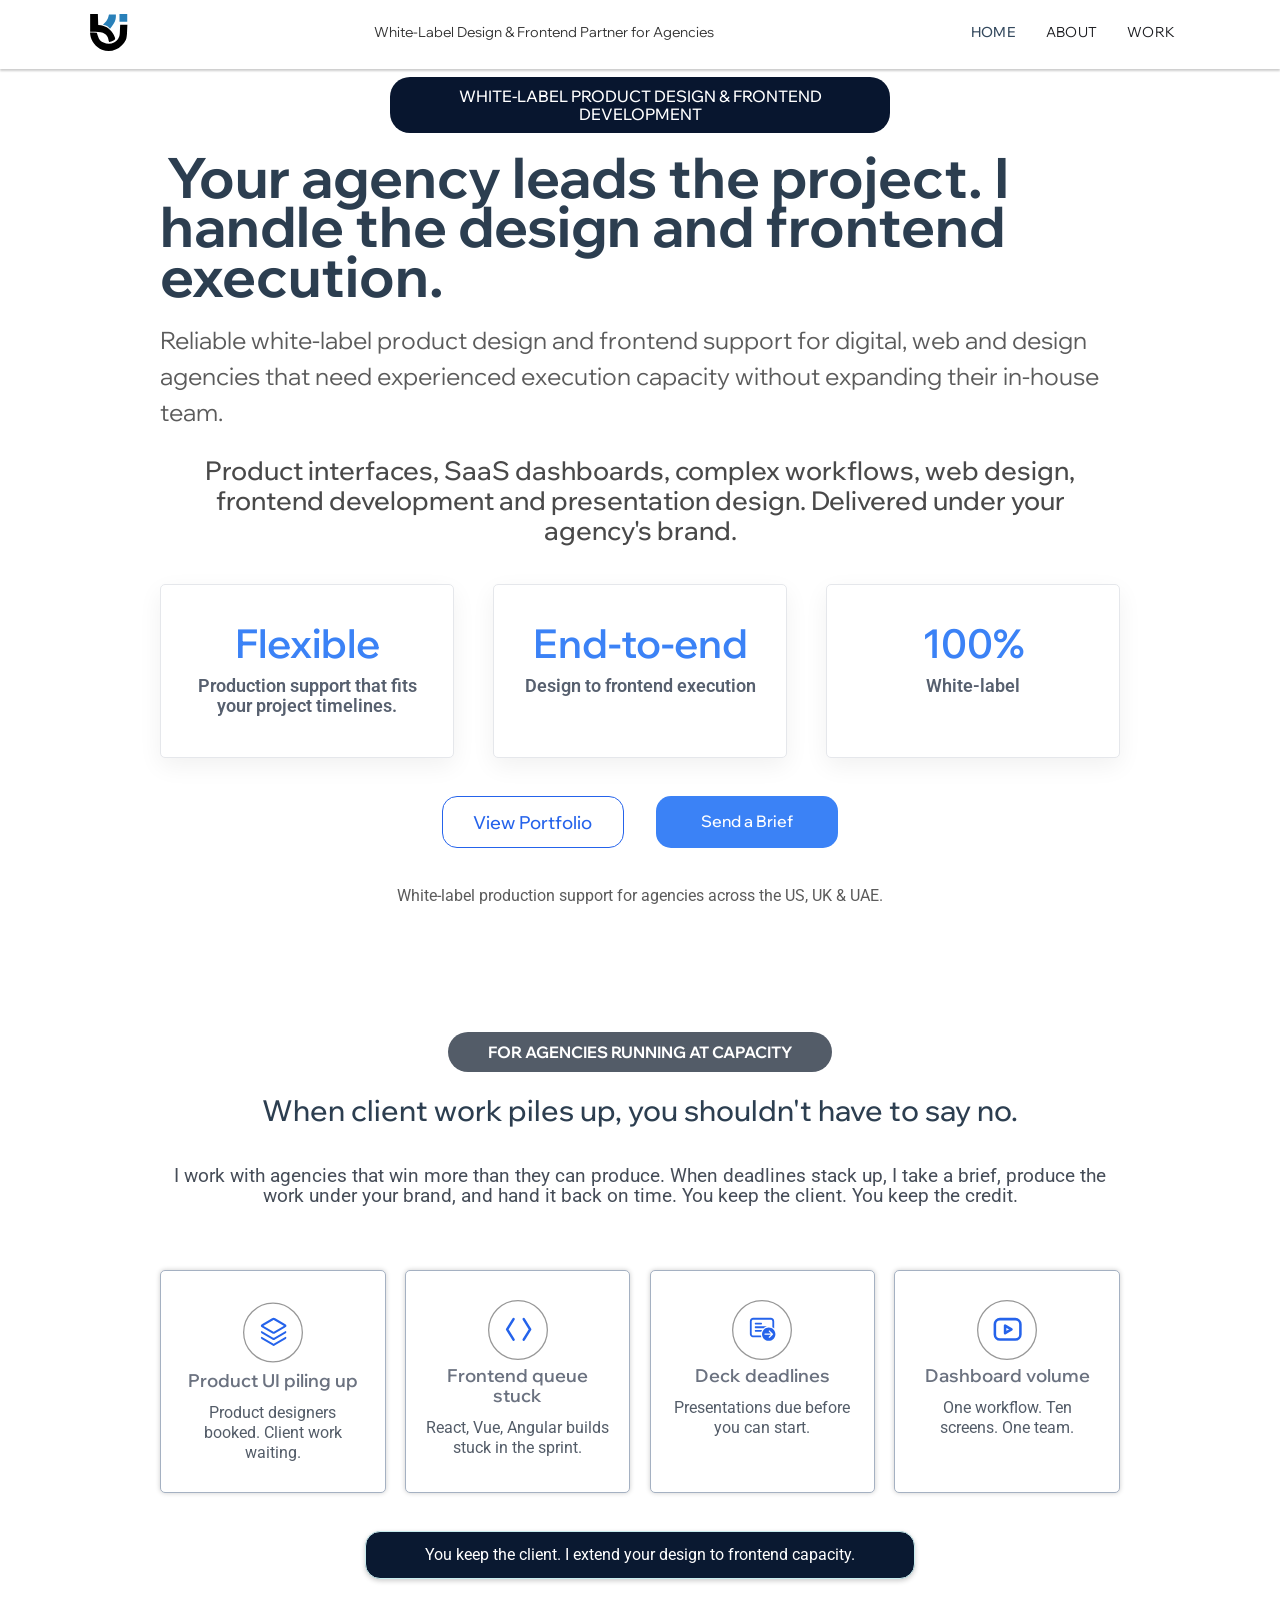
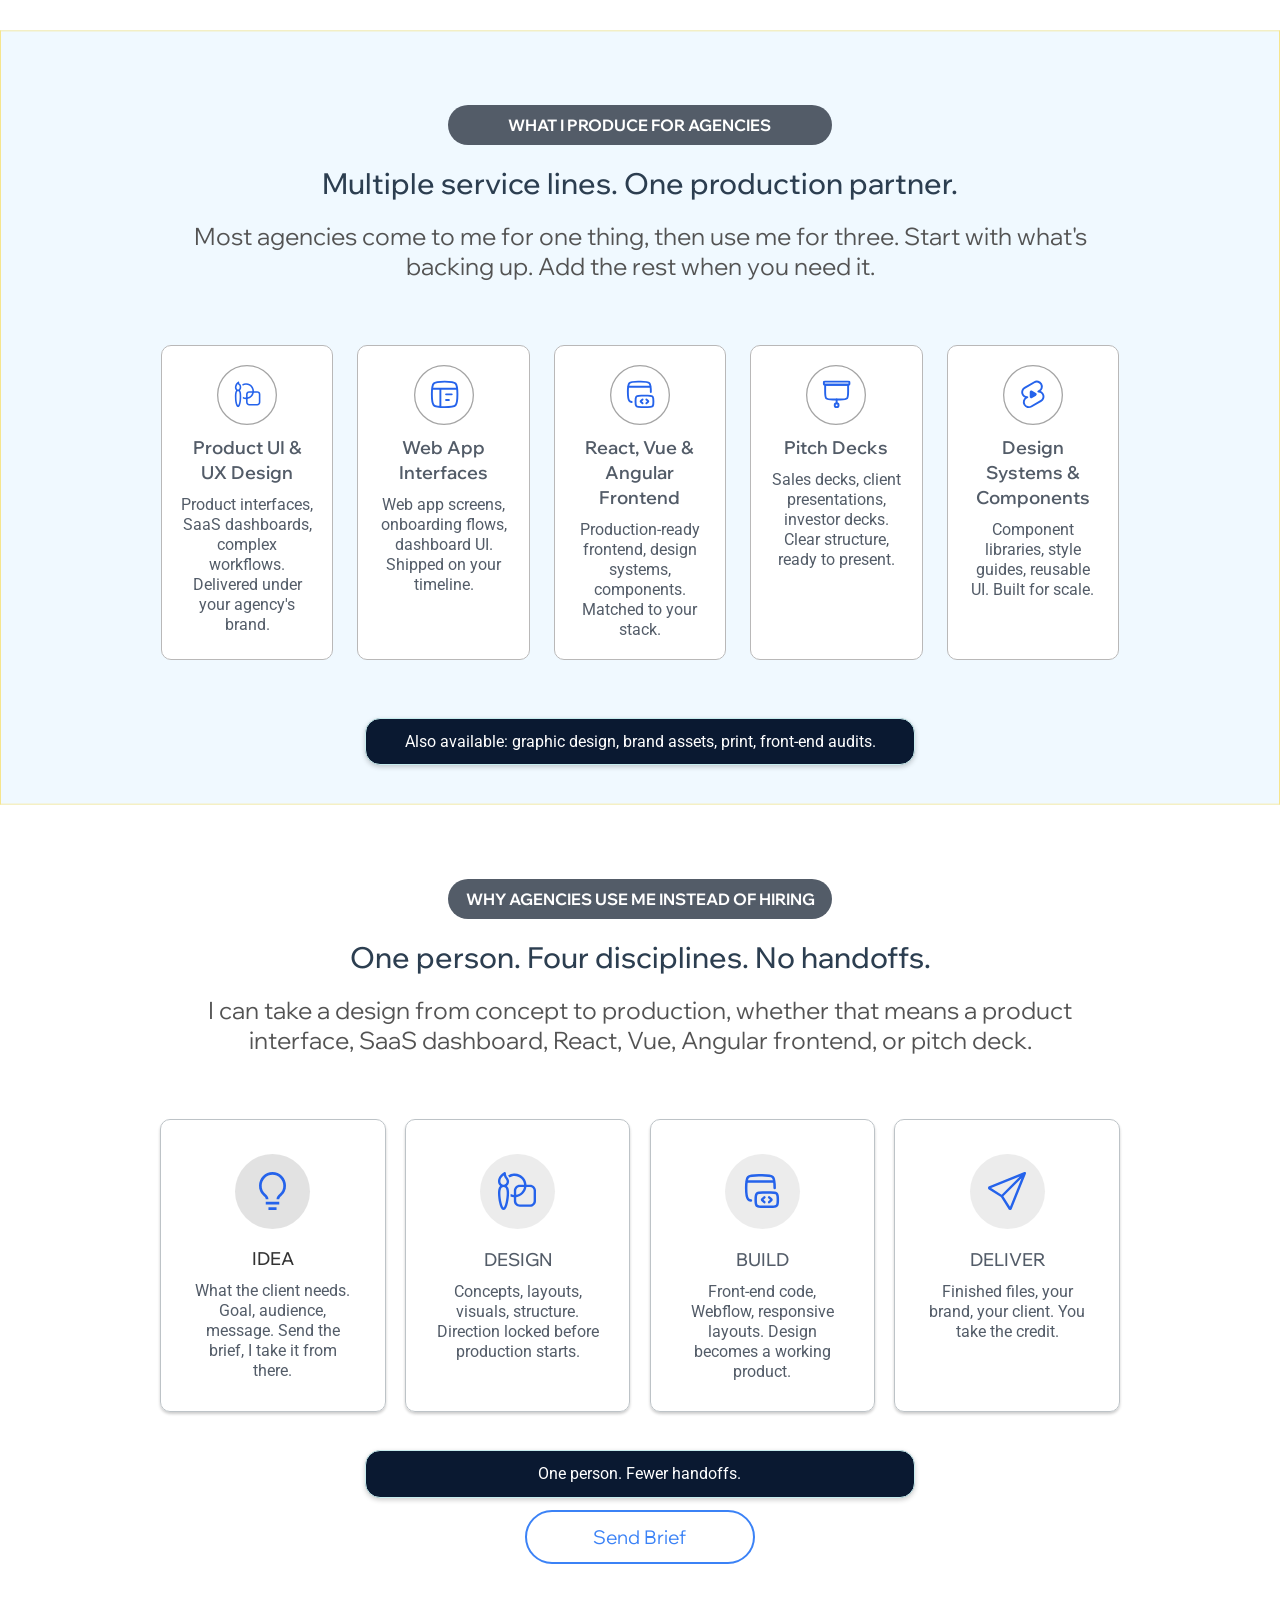
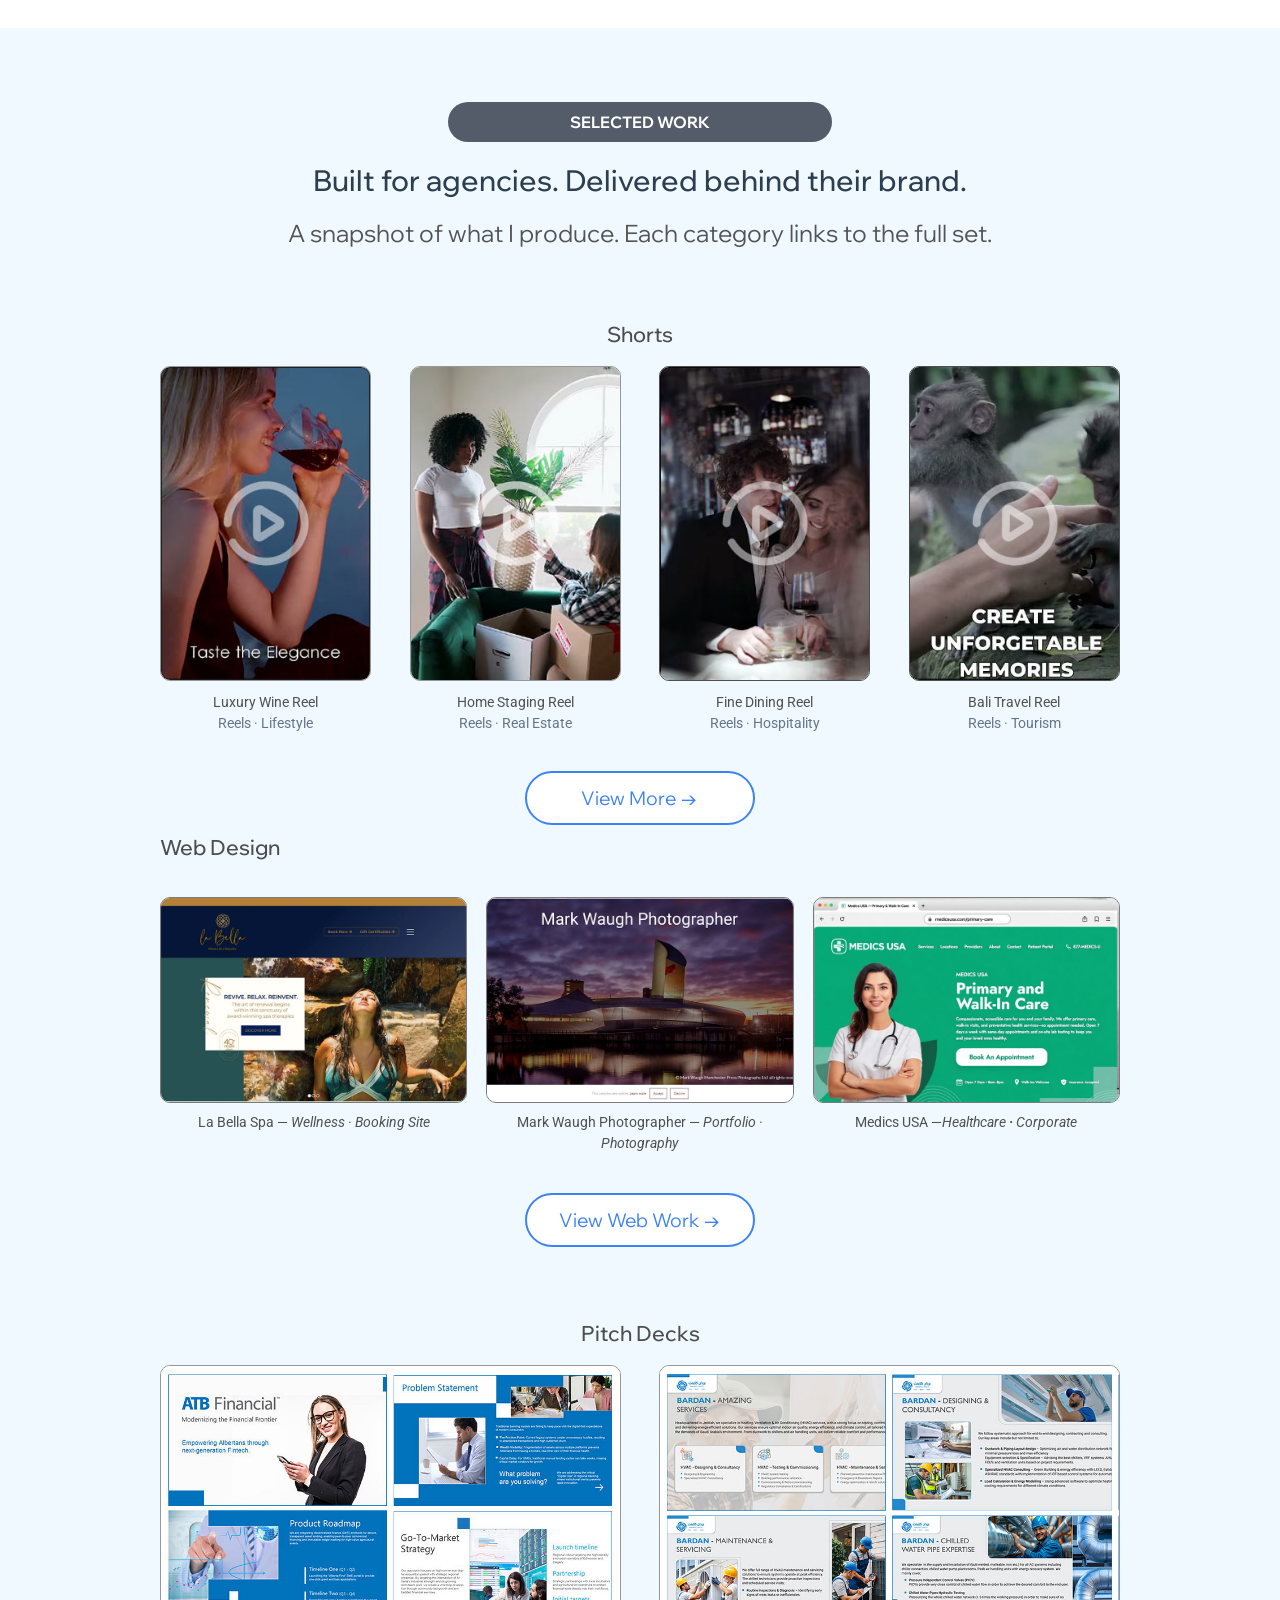
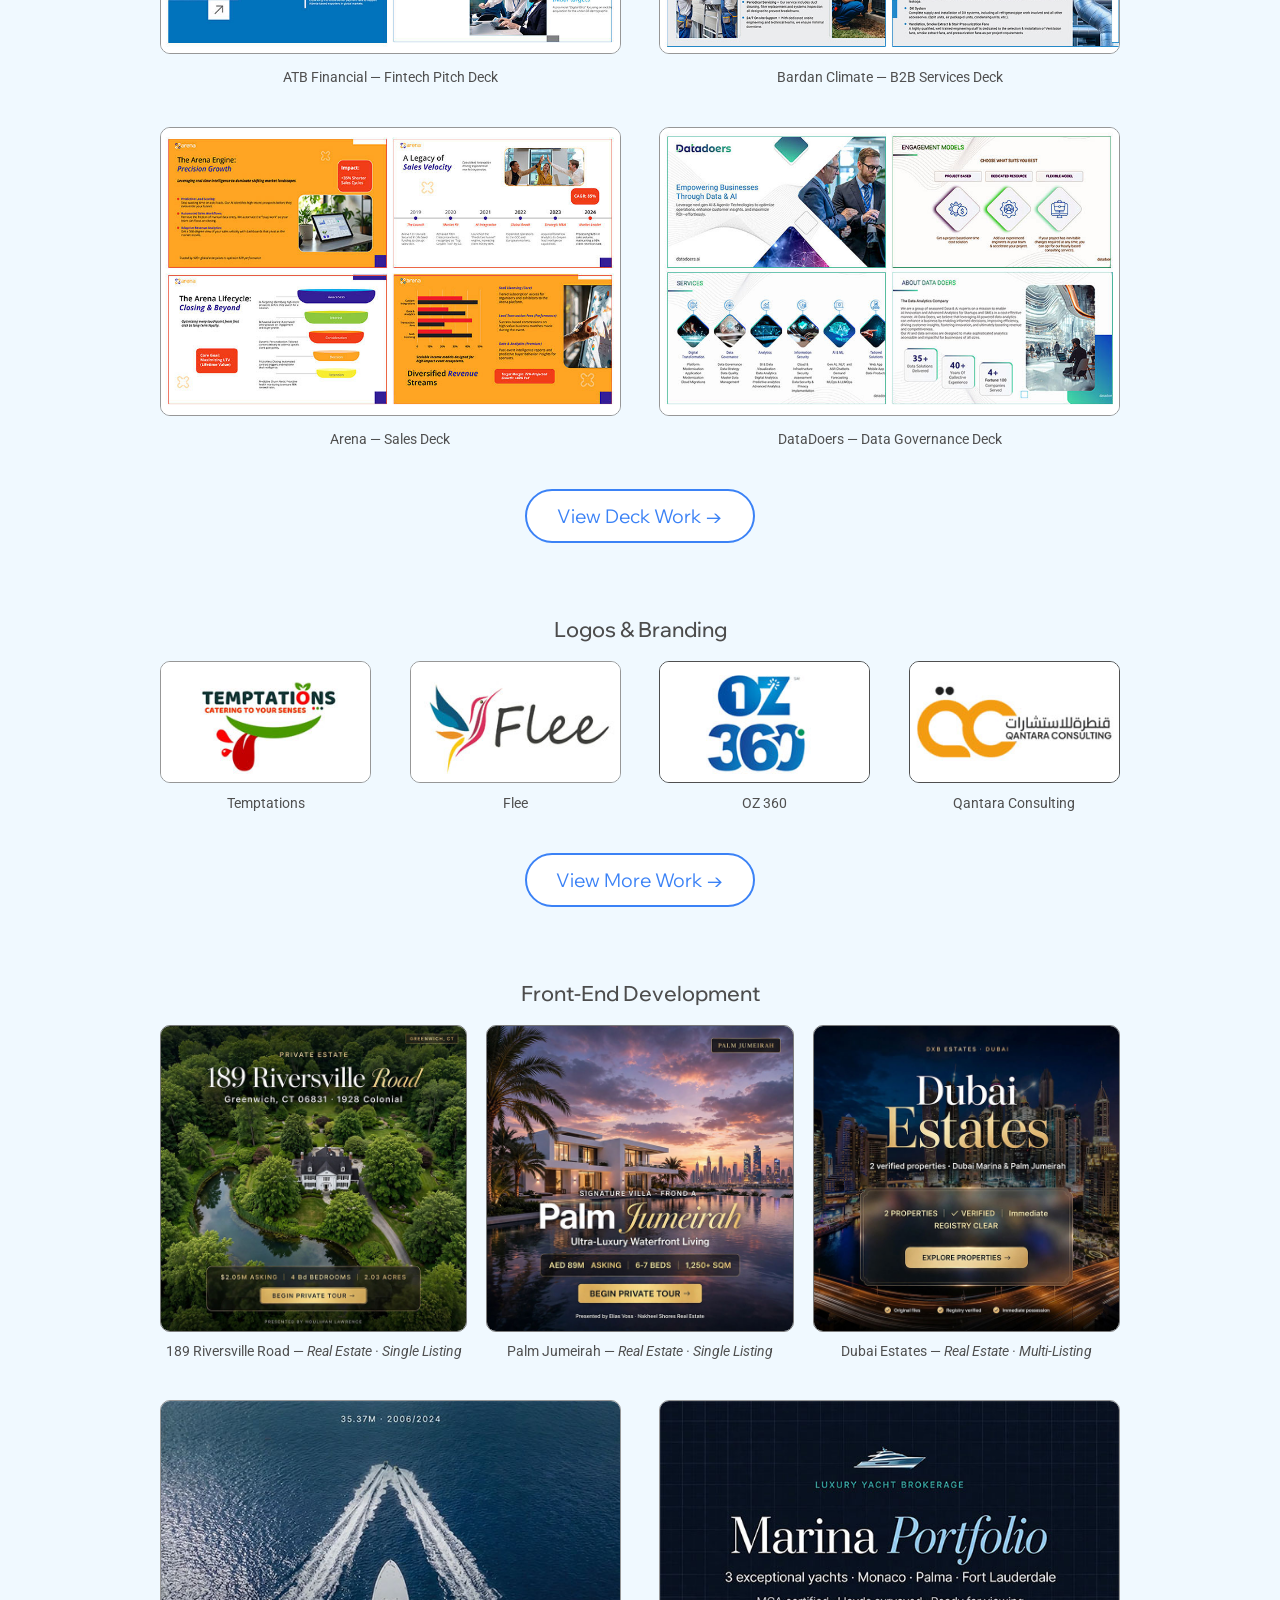
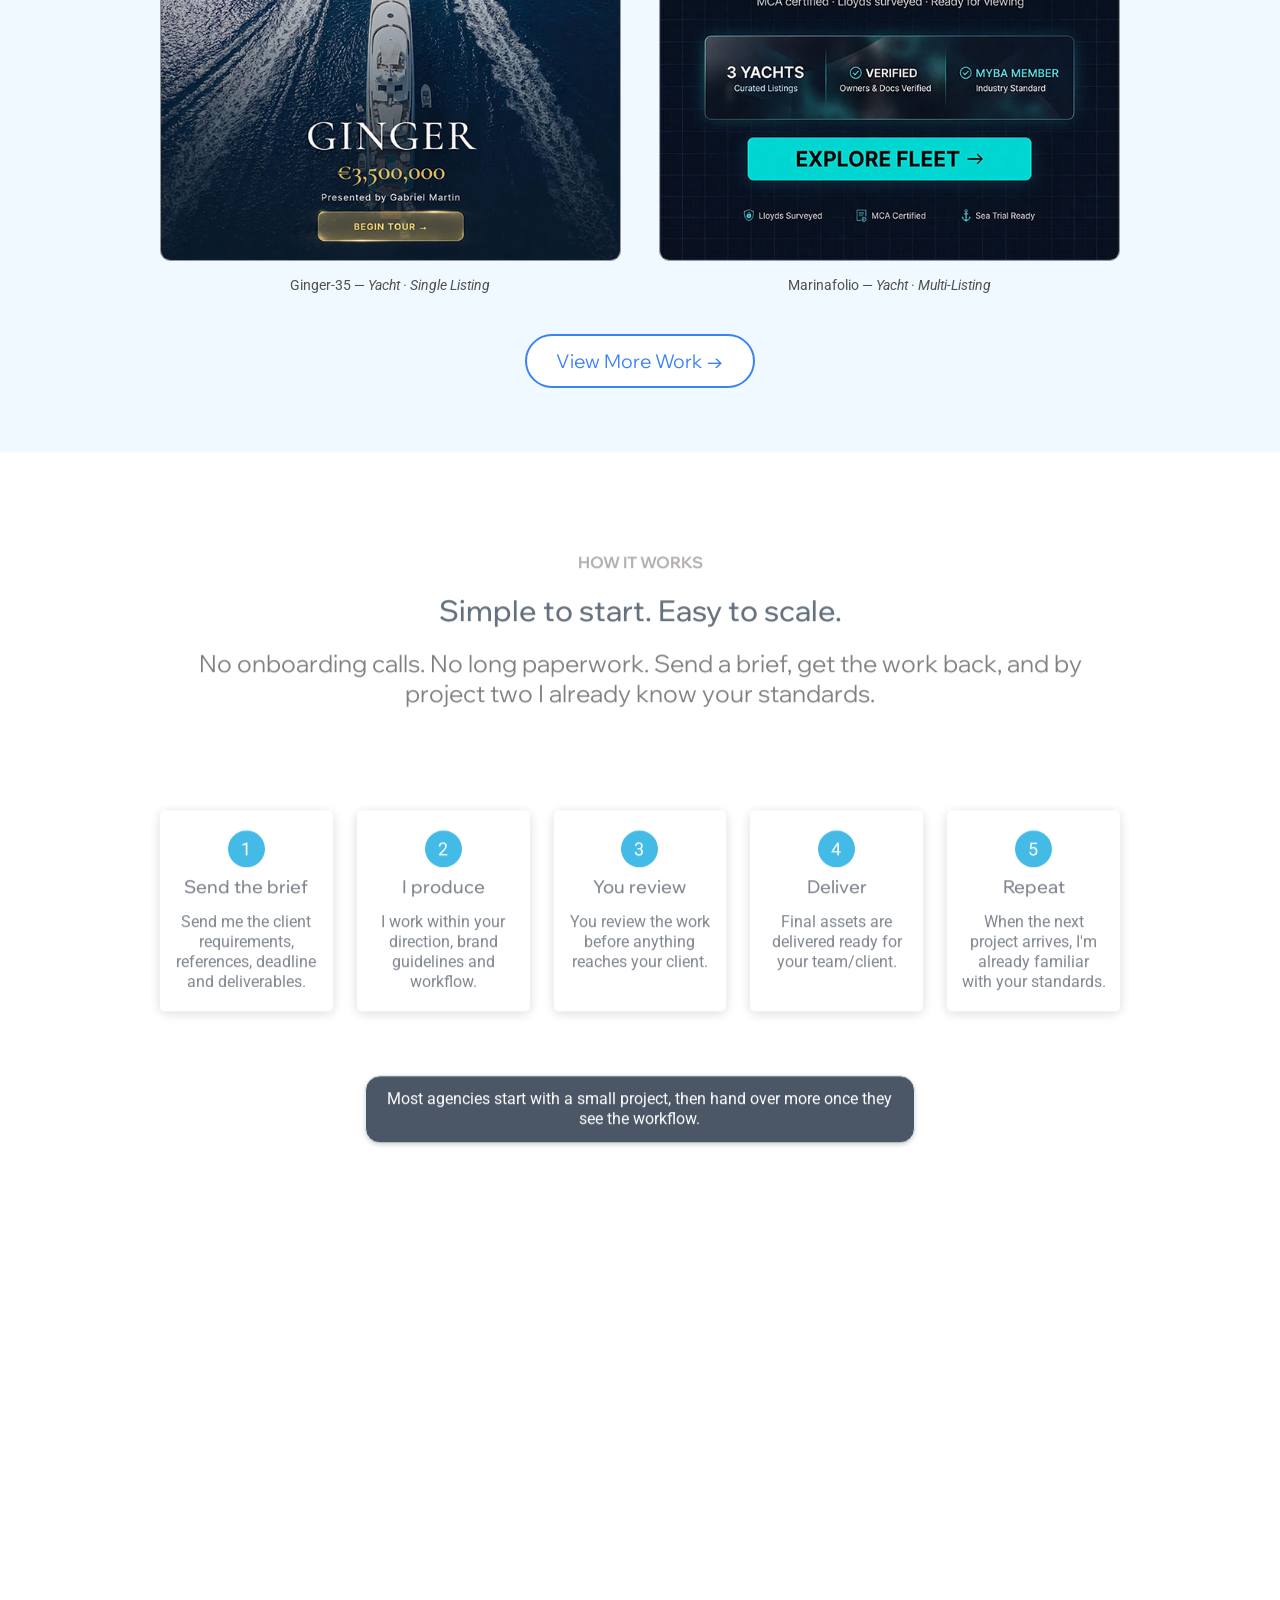
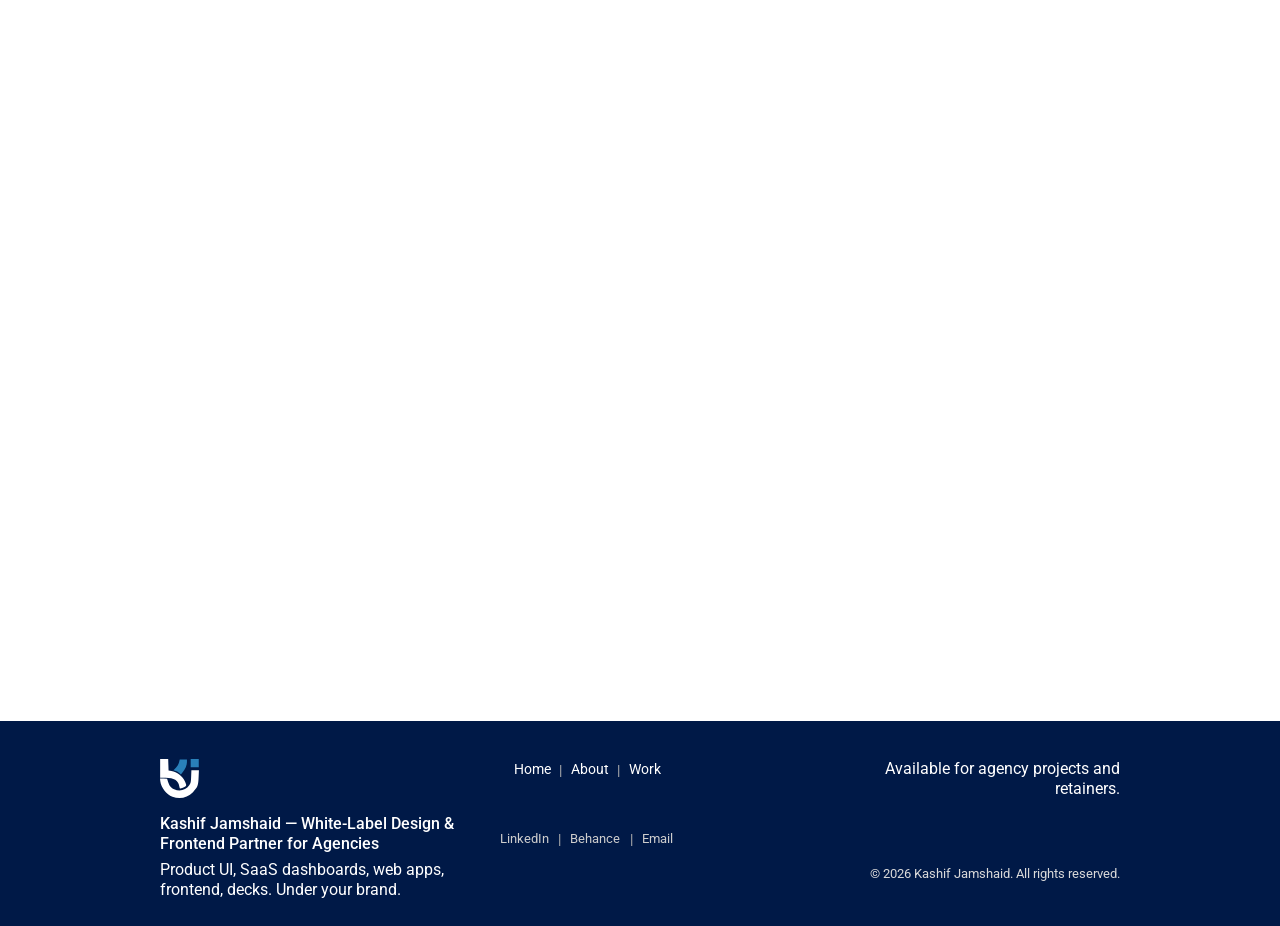
==== index.html @ 4bf3f047 "Add files via upload" ====
<!DOCTYPE html>

<html data-wf-domain="kashifjamshaid.webflow.io" data-wf-page="685d1b3999d178bec601efc9" data-wf-site="685d1b3999d178bec601efbf" data-wf-status="1" class="w-mod-js w-mod-ix wf-wixmadefordisplay-n7-active wf-wixmadefordisplay-n8-active wf-wixmadefordisplay-n6-active wf-wixmadefordisplay-n5-active wf-wixmadefordisplay-n4-active wf-roboto-n7-active wf-roboto-n5-active wf-roboto-n4-active wf-roboto-n8-active wf-roboto-n6-active wf-roboto-n9-active wf-wixmadefortext-n4-active wf-wixmadefortext-n5-active wf-wixmadefortext-n6-active wf-wixmadefortext-n7-active wf-active"><head><meta http-equiv="Content-Type" content="text/html; charset=UTF-8"><style>.wf-force-outline-none[tabindex="-1"]:focus{outline:none;}</style><link href="https://cdn.prod.website-files.com/" rel="preconnect" crossorigin="anonymous"><title>Kashif Jamshaid — Design &amp; Creative Production for Agencies</title><meta content="White-label design &amp; creative production for agencies. Web, front-end, pitch decks, reels, social content, graphics. 24-48h turnaround. Remote worldwide." name="description"><meta content="Kashif Jamshaid — Design &amp; Creative Production for Agencies" property="og:title"><meta content="White-label design &amp; creative production for agencies. Web, front-end, pitch decks, reels, social content, graphics. 24-48h turnaround. Remote worldwide." property="og:description"><meta content="https://cdn.prod.website-files.com/685d1b3999d178bec601efbf/6aba9b14bd0d2b30d4badbf5_0fe92220ddaea55a794698e4a331cbfa_OGI.jpg" property="og:image"><meta content="Kashif Jamshaid — Design &amp; Creative Production for Agencies" name="twitter:title"><meta content="White-label design &amp; creative production for agencies. Web, front-end, pitch decks, reels, social content, graphics. 24-48h turnaround. Remote worldwide." name="twitter:description"><meta property="og:type" content="website"><meta content="summary_large_image" name="twitter:card"><meta content="width=device-width, initial-scale=1" name="viewport"><meta content="Webflow" name="generator">
    <link href="style/kashifjamshaid.webflow.shared.ca302e17a.css" rel="stylesheet" type="text/css">
    
    <link href="https://fonts.googleapis.com/" rel="preconnect"><link href="https://fonts.gstatic.com/" rel="preconnect" crossorigin="anonymous"><script src="js/webfont.js" type="text/javascript"></script><link rel="stylesheet" href="style/css" media="all"><script type="text/javascript">WebFont.load({  google: {    families: ["Roboto:400,500,600,700,800,900","Wix Madefor Display:400,500,600,700,800","Wix Madefor Text:400,500,600,700"]  }});</script><script type="text/javascript">!function(o,c){var n=c.documentElement,t=" w-mod-";n.className+=t+"js",("ontouchstart"in o||o.DocumentTouch&&c instanceof DocumentTouch)&&(n.className+=t+"touch")}(window,document);</script><link href="https://cdn.prod.website-files.com/685d1b3999d178bec601efbf/6892f98ba7c33496df07ad7e_Fav.png" rel="shortcut icon" type="image/x-icon"><link href="https://cdn.prod.website-files.com/img/webclip.png" rel="apple-touch-icon"><link href="https://kashifjamshaid.webflow.io/" rel="canonical"><script src="chrome-extension://liecbddmkiiihnedobmlmillhodjkdmb/js/recordConsoleEvents.js"></script><style>.f1l1o3bf{font-family:Inter, -apple-system, BlinkMacSystemFont, 'Segoe UI', Roboto, Oxygen, Ubuntu, Cantarell, 'Helvetica Neue', sans-serif, Arial;font-style:normal;font-weight:400}.f1l1o3bf button, .f1l1o3bf input, .f1l1o3bf textarea{font-family:inherit}.f4ofdyf{border:0.5px solid var(--origin-color-border-base-subdued);border-radius:8px;cursor:pointer;height:24px;transition:width 150ms cubic-bezier(0.05, 0.6, 0, 1), height 150ms cubic-bezier(0.05, 0.6, 0, 1), border-radius 150ms cubic-bezier(0.05, 0.6, 0, 1);width:24px}.f137tu7e{flex-shrink:0;transform:scale(1);transition:transform 150ms cubic-bezier(0.05, 0.6, 0, 1)}[data-origin-mode="dark"] .f137tu7e{--origin-color-logo-grammarly-light:var(--origin-color-logo-grammarly-dark);--origin-color-logo-grammarly-primary:var(--origin-color-logo-grammarly-default)}.ftwgcg0{-moz-appearance:none;-webkit-appearance:none;align-items:flex-start;appearance:none;background:transparent;border:none;color:inherit;cursor:pointer;display:flex;font:inherit;height:32px;justify-content:flex-start;padding:0;width:32px}.ftwgcg0:hover .f4ofdyf{border-radius:12px;height:32px;width:32px}.ftwgcg0:hover .f137tu7e{transform:scale(1.25)}.f13cnbb7 .f4ofdyf{border-radius:12px;height:32px;width:32px}.f13cnbb7 .f137tu7e{transform:scale(1.25)}.f8ia88a{--origin-color-button-ghost-content-default:#714cb6;--origin-color-button-ghost-content-states:#533192;--origin-color-button-primary-fill-active:#3f256f;--origin-color-button-primary-fill-default:#714cb6;--origin-color-button-primary-fill-hover:#533192;--origin-font-weight-heading-xsmall:600}[data-origin-mode="dark"] .f8ia88a{--origin-color-button-ghost-content-default:#d4c7ff;--origin-color-button-ghost-content-states:#bea1f5;--origin-color-button-primary-content-default:#141413;--origin-color-button-primary-fill-active:#e8e0ff;--origin-color-button-primary-fill-default:#bea1f5;--origin-color-button-primary-fill-hover:#d4c7ff}.f347vxz{font-weight:600}</style></head><body class="body" data-new-gr-c-s-check-loaded="14.1344.0" data-gr-ext-installed=""><div class="navbar-no-shadow"><div data-animation="over-left" data-collapse="medium" data-duration="400" data-easing="ease" data-easing2="ease" role="banner" class="navbar-no-shadow-container w-nav"><div class="container-regular"><div class="navbar-wrapper"><a href="index.html" aria-current="page" class="navbar-brand w-nav-brand w--current" aria-label="home"><img src="images/685d1e4daf87cfb0cd6b408d_c4a777b29526315dcf622f88a6740777_logo-kjuiux.svg" loading="lazy" alt="Kashif Jamshaid" class="image-12"></a><div class="text-block-30">White-Label Design &amp; Frontend Partner for Agencies</div><nav role="navigation" class="nav-menu-wrapper w-nav-menu"><ul role="list" class="nav-menu w-list-unstyled"><li><a href="index.html" aria-current="page" class="nav-link w--current">Home</a></li><li><a href="about.html" class="nav-link">About</a></li><li><a href="work.html" class="nav-link">work</a></li></ul></nav><div class="menu-button w-nav-button" style="-webkit-user-select: text;" aria-label="menu" role="button" tabindex="0" aria-controls="w-nav-overlay-0" aria-haspopup="menu" aria-expanded="false"><div class="icon w-icon-nav-menu"></div></div></div></div><div class="w-nav-overlay" data-wf-ignore="" id="w-nav-overlay-0"></div></div></div><section data-w-id="18d14e07-4c05-92c7-d1db-86e9da027831" style="opacity: 1; transform: translate3d(0px, 0px, 0px) scale3d(1, 1, 1) rotateX(0deg) rotateY(0deg) rotateZ(0deg) skew(0deg, 0deg); transform-style: preserve-3d;" class="hero"><h6 class="heading-51">WHITE-LABEL PRODUCT DESIGN &amp; FRONTEND DEVELOPMENT</h6><h2 id="top" class="heading-28">Your agency leads the project. I handle the design and frontend execution.</h2><h2 class="heading-62">Reliable white-label product design and frontend support for digital, web and design agencies that need experienced execution capacity without expanding their in-house team.</h2><h3 class="heading-29">Product interfaces, SaaS dashboards, complex workflows, web design, frontend development and presentation design. Delivered under your agency's brand.</h3><div class="hero-tiles"><div class="hero-tile"><div class="div-block-83"><div class="text-block-47">Flexible</div><div class="text-block-48">Production support that fits your project timelines.</div></div></div><div class="hero-tile"><div class="div-block-83"><div class="text-block-47">End-to-end</div><div class="text-block-48">Design to frontend execution</div></div></div><div class="hero-tile"><div class="div-block-83"><div class="text-block-47">100%</div><div class="text-block-48">White-label</div></div></div></div><div class="div-block-116"><a href="index.html#portfolio" class="button-17 w-button">View Portfolio</a><a href="mailto:kashifjamshaid@gmail.com?subject=Project%20Inquiry%20%E2%80%94%20Kashif%20Jamshaid" class="button-18 w-button">Send a Brief</a></div><div class="text-block-71">White-label production support for agencies across the US, UK &amp; UAE.</div><div class="div-block-80"></div></section><section data-w-id="6a25ee80-6094-5978-5a41-313133c0f32c" style="opacity: 1; transform: translate3d(0px, 0px, 0px) scale3d(1, 1, 1) rotateX(0deg) rotateY(0deg) rotateZ(0deg) skew(0deg, 0deg); transform-style: preserve-3d;" class="section-2-panels"><h5 class="heading-53">FOR AGENCIES RUNNING AT CAPACITY</h5><h2 class="heading-32">When client work piles up, you shouldn't have to say no.</h2><div class="text-block-52">I work with agencies that win more than they can produce. When deadlines stack up, I take a brief, produce the work under your brand, and hand it back on time. You keep the client. You keep the credit.</div><div class="div-panels-main"><div class="div-block-85"><img src="images/6ac0b995d46e0009ca05ab9a_71f7d42baf55319f1b0b56475d9ed01c_icon-CP.svg" loading="lazy" width="60" height="65" alt="Creative piling up"><div class="text-block-54">Product UI piling up</div><div class="text-block-55">Product designers booked. Client work waiting.</div></div><div class="div-block-85"><img src="images/6ac0b995da4745a95bd22865_9fb70815adf03000dc6964b774becb67_icon-DQ.svg" loading="lazy" width="60" alt="Dev queue stuck"><div class="text-block-54">Frontend queue stuck</div><div class="text-block-53">React, Vue, Angular builds stuck in the sprint.</div></div><div class="div-block-85"><img src="images/6ac0b995be85aba7df0de644_57d822e8a3e1b456bb8ec6de87797335_icon-DD.svg" loading="lazy" width="60" alt="Deck deadlines"><div class="text-block-54">Deck deadlines</div><div class="text-block-51">Presentations due before you can start.</div></div><div class="div-block-85"><img src="images/6ac0b995f973fcb3fbfe12f2_62360fa5d587443b3cdd2aefd14a21d5_icon-CV.svg" loading="lazy" width="60" alt="Content volume"><div class="text-block-54">Dashboard volume</div><div class="text-block-55">One workflow. Ten screens. One team.</div></div></div><div class="text-block-46">You keep the client. I extend your design to frontend capacity.</div></section><section id="Section-3-Services" data-w-id="c18ff7e8-27b8-fc92-3f75-94d51f5e7254" style="opacity: 1; transform: translate3d(0px, 0px, 0px) scale3d(1, 1, 1) rotateX(0deg) rotateY(0deg) rotateZ(0deg) skew(0deg, 0deg); transform-style: preserve-3d;" class="section-9 section-3-services"><h5 class="heading-53">WHAT I PRODUCE FOR AGENCIES</h5><h2 class="heading-32">Multiple service lines. One production partner.</h2><h3 class="heading-52">Most agencies come to me for one thing, then use me for three. Start with what's backing up. Add the rest when you need it.</h3><div class="div-block-128"><div class="div-block-130"><img src="images/6ac0b1a2cb441c0defc8756f_bd502b641acb30a8703ed48e4a23f52d_icon-CD.svg" loading="lazy" width="60" alt="Creative Design"><h4 class="heading-54"><strong class="bold-text-21">Product UI &amp; UX Design</strong></h4><div class="text-block-72">Product interfaces, SaaS dashboards, complex workflows. Delivered under your agency's brand.</div></div><div class="div-block-130"><img src="images/6ac0b1a1f973fcb3fbfd072b_484c9442740426b4c3e1d4f4a87c791c_icon-WD.svg" loading="lazy" width="60" alt="Web Design &amp; Build"><h4 class="heading-54"><strong class="bold-text-21">Web App Interfaces</strong></h4><div class="text-block-72">Web app screens, onboarding flows, dashboard UI. Shipped on your timeline.</div></div><div class="div-block-130"><img src="images/6ac0b1a293b442b828ffbc2b_80b370a514af98598375109a0d447de8_icon-FED.svg" loading="lazy" width="60" alt="Front-end Development"><h4 class="heading-54"><strong class="bold-text-21">React, Vue &amp; Angular Frontend</strong></h4><div class="text-block-72">Production-ready frontend, design systems, components. Matched to your stack.</div></div><div class="div-block-130"><img src="images/6ac0b1a1e8b593358e8a17c1_3c650acf7dffb2703adb60d824ae173f_icon-PD.svg" loading="lazy" width="60" alt="Pitch Decks"><h4 class="heading-54"><strong class="bold-text-21">Pitch Decks</strong></h4><div class="text-block-72">Sales decks, client presentations, investor decks. Clear structure, ready to present.</div></div><div class="div-block-130"><img src="images/6ac0b1a1e1bdf8eccc12b69d_0b70e47ef8b81cee78e0a4333717cd70_icon-Shorts.svg" loading="lazy" width="60" alt="Short-form Video"><h4 class="heading-54"><strong class="bold-text-21">Design Systems &amp; Components</strong></h4><div class="text-block-72">Component libraries, style guides, reusable UI. Built for scale.</div></div></div><div class="text-block-46">Also available: graphic design, brand assets, print, front-end audits.</div></section><section data-w-id="2f285211-24da-ca35-e448-c2ba5167f0a5" style="opacity: 1; transform: translate3d(0px, 0px, 0px) scale3d(1, 1, 1) rotateX(0deg) rotateY(0deg) rotateZ(0deg) skew(0deg, 0deg); transform-style: preserve-3d;" class="section-10"><h5 class="heading-53">WHY AGENCIES USE ME INSTEAD OF HIRING</h5><h2 class="heading-32">One person. Four disciplines. No handoffs.</h2><h3 class="heading-52">I can take a design from concept to production, whether that means a product interface, SaaS dashboard, React, Vue, Angular frontend, or pitch deck.</h3><div class="div-block-131"><div class="div-block-132"><img src="images/6abf5fdf4d34c8b421649b50_icon-idea.svg" loading="lazy" alt="Idea" class="image-35"><h4 class="heading-55"><strong class="bold-text-23">IDEA</strong></h4><div class="text-block-74">What the client needs. Goal, audience, message. Send the brief, I take it from there.</div></div><div class="div-block-132"><img src="images/6abf60007c8f61c6315738e2_icon-design.svg" loading="lazy" alt="Design" class="image-35"><h4 class="heading-55"><strong class="bold-text-22">DESIGN</strong></h4><div class="text-block-74">Concepts, layouts, visuals, structure. Direction locked before production starts.</div></div><div class="div-block-132"><img src="images/6abf5a96174e7779a8dae689_2dd3e5e2b54996f66284a9f9771c1940_icon-produce.svg" loading="lazy" alt="Build" class="image-35"><h4 class="heading-55"><strong class="bold-text-22">BUILD</strong></h4><div class="text-block-74">Front-end code, Webflow, responsive layouts. Design becomes a working product.</div></div><div class="div-block-132"><img src="images/6abf5a962777ec6aef3ece60_f1eab0ebbc08d1458d9e7bd08dfc8045_icon-ship.svg" loading="lazy" alt="Deliver" class="image-35"><h4 class="heading-55"><strong class="bold-text-22">DELIVER</strong></h4><div class="text-block-74">Finished files, your brand, your client. You take the credit.</div></div></div><div class="text-block-46">One person. Fewer handoffs.</div><a href="mailto:kashifjamshaid@gmail.com?subject=Project%20Inquiry" class="button-19 w-button">Send Brief</a></section><section id="portfolio" data-w-id="e01caf0e-e2c3-2ea6-71af-b5be336cae65" style="opacity: 1; transform: translate3d(0px, 0px, 0px) scale3d(1, 1, 1) rotateX(0deg) rotateY(0deg) rotateZ(0deg) skew(0deg, 0deg); transform-style: preserve-3d;" class="section-5-selected-work"><h5 class="heading-53">SELECTED WORK</h5><h2 class="heading-50">Built for agencies. Delivered behind their brand.</h2><h3 class="heading-52">A snapshot of what I produce. Each category links to the full set.</h3><h1 class="heading-56">Shorts</h1><div id="logos-branding" class="div-pitchdecks"><div class="div-block-118"><a href="https://www.youtube.com/shorts/GSlEmQocCHQ" target="_blank" class="link-block-3 w-inline-block"><img src="images/6ab7d0d945ff2d1bd14eadc0_8edd43b08821ecc01701331b51d8091b_Short-1.jpg" loading="lazy" alt="Indulge In A Luxurious Red Wine Adventure" height="Auto" class="image-29"></a><a href="https://www.youtube.com/shorts/GSlEmQocCHQ" target="_blank" class="link-6">Luxury Wine Reel</a><div class="text-block-69">Reels · Lifestyle</div></div><div class="div-block-118"><a href="https://www.youtube.com/shorts/izXYQ3fx9ag" target="_blank" class="link-block-2 w-inline-block"><img src="images/6ab7d34088002367654df253_e4b380302877502d0510985510a61fd2_Short-4.jpg" loading="lazy" alt="Transform Your Space: The Power of Property Staging" class="image-30"></a><a href="https://www.youtube.com/shorts/izXYQ3fx9ag" target="_blank" class="link-6">Home Staging Reel</a><div class="text-block-69">Reels · Real Estate</div></div><div class="div-block-118"><a href="https://www.youtube.com/shorts/GMjNDViV6qw" target="_blank" class="link-block-4 w-inline-block"><img src="images/6ab7d341b1c156bb441190e4_d29d2e33513e3195e6cb70f0687293e5_Short-2.jpg" loading="lazy" alt="Romantic Dining Experience | Cherishing Moments" class="image-31"></a><a href="https://www.youtube.com/shorts/GMjNDViV6qw" target="_blank" class="link-6">Fine Dining Reel</a><div class="text-block-69">Reels · Hospitality</div></div><div class="div-block-118"><a href="https://www.youtube.com/shorts/8m_slnRpg8s" target="_blank" class="link-block-5 w-inline-block"><img src="images/6ab7d3405c6be6656bd4b917_b8cfb99d1bde00544657e5cad44770c0_Short-3.jpg" loading="lazy" alt="Bali Travel Reel" class="image-32 image-31"></a><a href="https://www.youtube.com/shorts/8m_slnRpg8s" target="_blank" class="link-6">Bali Travel Reel</a><div class="text-block-69">Reels · Tourism</div></div></div><a href="work.html#video" class="button-19 w-button">View More →</a><h4 class="pitch-decks otherworkhdg">Web Design</h4><div class="div-block-124"><div class="div-block-125"><a href="https://www.labellaspa.com/" target="_blank" class="link-block-14 w-inline-block"><img src="images/6abb71a11a9ffd53e07e895c_68d7cfc453b1f14cb0c1e87b02d4bc72_thb-web-01.jpg" loading="lazy" alt="La Bella Spa | FL" class="image-33"></a><a href="https://www.labellaspa.com/" target="_blank" class="link-7">La Bella Spa — <em>Wellness · Booking Site</em></a></div><div class="div-block-125"><a href="https://www.markwaugh.net/" target="_blank" class="link-block-14 w-inline-block"><img src="images/6abb733d1de79f8ca955a1d7_a441f90d8fbe016c0faba9d2350dd152_thb-web-03.jpg" loading="lazy" alt="Mark Waugh Photographer" class="image-33"></a><a href="https://www.markwaugh.net/" target="_blank" class="link-7">Mark Waugh Photographer — <em>Portfolio · Photography</em></a></div><div class="div-block-125"><a href="https://medicsusa.com/" target="_blank" class="link-block-14 w-inline-block"><img src="images/6abb73381de79f8ca9559fb9_fd9270d101133f466fa45707af5fdf6b_thb-web-02.jpg" loading="lazy" alt="Medics USA" class="image-33"></a><a href="https://medicsusa.com/" target="_blank" class="link-7">Medics USA —<em>Healthcare</em><strong><em> · </em></strong><em>Corporate</em></a></div></div><a data-w-id="3386df58-2f20-13e7-bf18-59d2493234a3" href="work.html#website" class="button-19 w-button" style="will-change: transform; transform-style: preserve-3d;">View Web Work →</a><h1 class="heading-56">Pitch Decks</h1><div class="div-pitchdecks"><div class="div-block-118"><a href="https://drive.google.com/file/d/1Ibv5d8C9iGn8TJ_ZpySh_C26aq6p9_t1/view?usp=drive_link" target="_blank" class="link-block-12 w-inline-block"><img src="images/6ab7fa7cb1b6eb96b4011650_PD-02.jpg" loading="lazy" alt="ATB Financial | The Proactive Banking Ecosystem" class="image-29"></a><a href="https://drive.google.com/file/d/1Ibv5d8C9iGn8TJ_ZpySh_C26aq6p9_t1/view?usp=drive_link" target="_blank" class="link-6">ATB Financial — Fintech Pitch Deck</a></div><div class="div-block-118"><a href="https://drive.google.com/file/d/1VQufTpYHHB_ZyHgMCYSWz0PRSBSh8RfG/view?usp=drive_link" target="_blank" class="link-block-13 w-inline-block"><img src="images/6ab809de345451158dedaa35_Bardan.jpg" loading="lazy" height="Auto" alt="Bardan Climate" class="image-30"></a><a href="https://drive.google.com/file/d/1VQufTpYHHB_ZyHgMCYSWz0PRSBSh8RfG/view?usp=drive_link" target="_blank" class="link-6">Bardan Climate — B2B Services Deck</a></div></div><div class="div-pitchdecks"><div class="div-block-118"><a href="https://drive.google.com/file/d/1hKv2LBQlT16aa1bwwQ6B_IEbMTjsaPTU/view?usp=drive_link" target="_blank" class="link-block-10 w-inline-block"><img src="images/6ab7fa7c745a194597536c2f_PD-03.jpg" loading="lazy" alt="Areana | Sales Velocity &amp; AI Orchestration" class="image-29"></a><a href="https://drive.google.com/file/d/1hKv2LBQlT16aa1bwwQ6B_IEbMTjsaPTU/view?usp=drive_link" target="_blank" class="link-6">Arena — Sales Deck</a></div><div class="div-block-118"><a href="https://drive.google.com/file/d/12wH4fwkbooibU8GGXt1q7qCmK_cALGIi/view?usp=drive_link" target="_blank" class="link-block-11 w-inline-block"><img src="images/6ab7fa7c599f8e93c923ec4e_PD-01.jpg" loading="lazy" alt="Data Doers" class="image-30"></a><a href="https://drive.google.com/file/d/12wH4fwkbooibU8GGXt1q7qCmK_cALGIi/view?usp=drive_link" target="_blank" class="link-6">DataDoers — Data Governance Deck</a></div></div><a href="work.html#pitch-decks" class="button-19 w-button">View Deck Work →</a><h1 class="heading-56">Logos &amp; Branding</h1><div id="pitch-decks" class="div-pitchdecks"><div class="div-block-118"><a href="https://www.behance.net/gallery/90618683/Temptations" target="_blank" class="link-block-6 w-inline-block"><img src="images/6ab7f680d16264f148415040_Logo-01.jpg" loading="lazy" alt="Temptations Catering" height="Auto" class="image-29"></a><a href="https://www.behance.net/gallery/90618683/Temptations" target="_blank" class="link-6">Temptations</a></div><div class="div-block-118"><a href="https://www.behance.net/gallery/93883395/Flee-Logo-Design" target="_blank" class="link-block-7 w-inline-block"><img src="images/6ab7f680394b229a3fa9ddd6_e060fc8996adf9f1d0a95628269e89e5_Logo-02.jpg" loading="lazy" alt="Flee" class="image-30"></a><a href="https://www.behance.net/gallery/90618683/Temptations" target="_blank" class="link-6">Flee</a></div><div class="div-block-118"><a href="https://www.behance.net/gallery/221427295/OZ-360-Logo-Design-Visual-Identity" target="_blank" class="link-block-8 w-inline-block"><img src="images/6ab7f680ff4bdf6aafdb20d2_a681c674599c059ec427dea664962309_Logo-03.jpg" loading="lazy" alt="OZ 360" class="image-31"></a><a href="work.html#creative" class="link-6">OZ 360</a></div><div class="div-block-118"><a href="work.html#creative" class="link-block-9 w-inline-block"><img src="images/6ab7f6bf00af945014f4d587_d376cb29e54d82da85aaead6a5928ecf_Logo-04.jpg" loading="lazy" alt="Qantara Consulting" class="image-32 image-31"></a><a href="ork.html#creative" class="link-6">Qantara Consulting</a></div></div><a href="ork.html" class="button-19 w-button">View More Work →</a><h1 class="heading-56">Front-End Development</h1><div class="div-block-124"><div class="div-block-125"><a href="https://riversville.vercel.app/" target="_blank" class="link-block-14 w-inline-block"><img src="images/6abb561eff7ad128aeb74dad_7173cbede21bd61f5a1f4dd809277f13_RE-01.jpg" loading="lazy" alt="189 Riversville Road — Real Estate · Single Listing" class="image-33"></a><a href="https://riversville.vercel.app/" target="_blank" class="link-7">189 Riversville Road — <em>Real Estate · Single Listing</em></a></div><div class="div-block-125"><a href="https://palmjumeirah.vercel.app/" target="_blank" class="link-block-14 w-inline-block"><img src="images/6abb561db3edd7525ef1c7cb_b20f6248501be63a535b7e63610ad1fa_RE-02.jpg" loading="lazy" alt="Palm Jumeirah — Real Estate · Single Listing" class="image-33"></a><a href="https://palmjumeirah.vercel.app/" target="_blank" class="link-7">Palm Jumeirah — <em>Real Estate · Single Listing</em></a></div><div class="div-block-125"><a href="https://dxb-estates.vercel.app/" target="_blank" class="link-block-14 w-inline-block"><img src="images/6abb561dff7ad128aeb74d4b_c7546da0227574e2af0fea243f333c9d_RE-03.jpg" loading="lazy" alt="Medics USA" class="image-33"></a><a href="https://dxb-estates.vercel.app/" target="_blank" class="link-7">Dubai Estates — <em>Real Estate · Multi-Listing</em></a></div></div><div class="div-pitchdecks"><div class="div-block-118"><a href="http://ginger-35.vercel.app/" target="_blank" class="link-block-12 w-inline-block"><img src="images/6abb561df9b5bcdccfff31e9_8e8e5bbe4d8056ba24f6df9f2db42d82_YA-01.jpg" loading="lazy" alt="ATB Financial | The Proactive Banking Ecosystem" class="image-29"></a><a href="http://ginger-35.vercel.app/" target="_blank" class="link-6">Ginger-35 — <em>Yacht · Single Listing</em></a></div><div class="div-block-118"><a href="https://marinafolio.vercel.app/" target="_blank" class="link-block-13 w-inline-block"><img src="images/6abb561c9b5a419950bae056_6bfba2cfc67ee77c92704e8b075c0fc3_YA-02.jpg" loading="lazy" height="Auto" alt="Bardan Climate" class="image-30"></a><a href="https://marinafolio.vercel.app/" target="_blank" class="link-6">Marinafolio — <em>Yacht · Multi-Listing</em></a></div></div><a href="work.html#frontend" class="button-19 w-button">View More Work →</a></section><section data-w-id="d2fff200-03b1-a96a-4b9c-7cf9fd4c7a1b" style="opacity: 1;" class="section-howiwork"><h5 class="heading-57">HOW IT WORKS</h5><h2 class="hdgotherwork">Simple to start. Easy to scale.</h2><h3 class="heading-52">No onboarding calls. No long paperwork. Send a brief, get the work back, and by project two I already know your standards.</h3><div class="div-block-109"><div class="div-block-110"><img src="images/6ac0771117c04dbca5057aef_1.svg" loading="lazy" alt="1"><h6 class="heading-58">Send the brief</h6><div class="text-block-68">Send me the client requirements, references, deadline and deliverables.</div></div><div class="div-block-110"><img src="images/6ac077119465518f1236ddf4_2.svg" loading="lazy" alt="2"><h6 class="heading-58">I produce</h6><div class="text-block-68">I work within your direction, brand guidelines and workflow.</div></div><div class="div-block-110"><img src="images/6ac077119f3d34c66666d886_3.svg" loading="lazy" alt="3"><h6 class="heading-58">You review</h6><div class="text-block-68">You review the work before anything reaches your client.</div></div><div class="div-block-110"><img src="images/6ac0771141c8920e092b5ec4_4.svg" loading="lazy" alt="4"><h6 class="heading-58">Deliver</h6><div class="text-block-68">Final assets are delivered ready for your team/client.</div></div><div class="div-block-110"><img src="images/6ac077113b58576098b0536a_5.svg" loading="lazy" alt="5"><h6 class="heading-58">Repeat</h6><div class="text-block-68">When the next project arrives, I'm already familiar with your standards.</div></div></div><div class="text-block-46">Most agencies start with a small project, then hand over more once they see the workflow.</div></section><section data-w-id="111ab684-ee8a-0e36-2be7-ea6d4e20e0bf" style="opacity: 1;" class="section-11"><h5 class="heading-57">WHY AGENCIES WORK WITH ME</h5><h2 class="hdgotherwork">Not another freelancer to manage.</h2><h3 class="heading-52">A production partner that fits inside how you already work.</h3><div class="div-block-134"><div class="div-block-133"><img src="images/6ac08643be85aba7df070795_01.svg" loading="lazy" width="45" alt="01"><h5 class="heading-59">White-label by default</h5><div class="text-block-75">Your client never knows I'm involved. Everything ships under your brand.</div></div><div class="div-block-133"><img src="images/6ac088927889adb27ec7d75d_02.svg" loading="lazy" width="45" alt="02"><h5 class="heading-59">Capacity on demand</h5><div class="text-block-75">Use me when your team is overloaded. Scale up and down without hiring.</div></div></div><div class="div-block-134"><div class="div-block-133"><img src="images/6ac08dd493c31641544c23bb_03.svg" loading="lazy" width="45" alt="01"><h5 class="heading-59">Multi-disciplinary</h5><div class="text-block-75">Design, web, front-end, decks, content. One brief, multiple outputs.</div></div><div class="div-block-133"><img src="images/6ac08dfa97ebd2aa1d071eef_04.svg" loading="lazy" width="45" alt="04"><h5 class="heading-59">Direct communication</h5><div class="text-block-75">You talk to the person doing the work. No account manager. No middleman.</div></div></div><div class="text-block-46">Simple enough to start today. Reliable enough to keep on speed dial.</div></section><section data-w-id="b389da38-cda9-82c2-8c0a-a029148c2b1a" style="opacity: 1;" class="section-cta-2"><h2 class="heading-48">Your agency leads the project. I handle the design and frontend execution.</h2><h3 class="heading-49">White-label product design and frontend support for agencies. Project or retainer. Remote worldwide.</h3><div class="div-block-113"><div class="div-block-114"><a href="mailto:kashifjamshaid@gmail.com?subject=Project%20Inquiry%20%E2%80%94%20Kashif%20Jamshaid" class="button-16 w-button">Send a Brief</a></div><div class="div-block-115"><a href="work.html" class="button-15 w-button">View Work</a></div></div></section><a href="index.html#top" class="scroll-up w-inline-block"></a><a href="https://api.whatsapp.com/send?phone=971507234941" target="_blank" class="whatsapp w-inline-block"></a><section class="section-7 linkedin"><div class="div-block-70"><div class="div-block-71"><a href="index.html" aria-current="page" class="link-block w-inline-block w--current"><img src="images/68aaafd456eccb06cc26a601_logo-footer.svg" loading="lazy" alt="KJ - Kashif Jamshaid" height="39" class="image-17"></a><div class="text-block-41">Kashif Jamshaid — White-Label Design &amp; Frontend Partner for Agencies</div><div class="text-block-42">Product UI, SaaS dashboards, web apps, frontend, decks. Under your brand.</div></div><div class="div-block-73"><div class="div-block-7"><a href="index.html" aria-current="page" class="link-2 hme w--current">Home</a><div class="text-block-9">|</div><a href="about.html" class="link-3">About</a><div class="text-block-9">|</div><a href="work.html" class="link-3">Work</a></div><div class="div-block-74"><div class="div-block-7 socials"><a href="https://www.linkedin.com/in/kashif-jamshaid/" target="_blank" class="link-2 linked">LinkedIn</a><div class="text-block-9">|</div><a href="https://behance.net/kjuiux/" target="_blank" class="link-3 be">Behance</a><div class="text-block-9">|</div><a href="mailto:kashifjamshaid@gmail.com?subject=Inquiry" class="link-3 email">Email</a></div></div></div><div class="div-block-75"><div class="text-block-44">Available for agency projects and retainers.</div><div class="text-block-43">© 2026 Kashif Jamshaid. All rights reserved.</div></div></div></section><script src="js/jquery-3.5.1.min.dc5e7f18c8.js" type="text/javascript"></script><script src="js/webflow.schunk.36b8fb49256177c8.js" type="text/javascript"></script><script src="js/webflow.schunk.56cc6380bad280e6.js" type="text/javascript"></script><script src="js/webflow.f6f92b1a.8646ae4e3d009bab.js" type="text/javascript"></script>

</body><grammarly-desktop-integration data-grammarly-shadow-root="true" style="visibility: visible !important;"><template shadowrootmode="open"><style>
      div.grammarly-desktop-integration {
        position: absolute;
        width: 1px;
        height: 1px;
        padding: 0;
        margin: -1px;
        overflow: hidden;
        clip: rect(0, 0, 0, 0);
        white-space: nowrap;
        border: 0;
        -moz-user-select: none;
        -webkit-user-select: none;
        -ms-user-select:none;
        user-select:none;
      }

      div.grammarly-desktop-integration:before {
        content: attr(data-content);
      }
    </style><div aria-label="grammarly-integration" role="group" tabindex="-1" class="grammarly-desktop-integration" data-content="{&quot;mode&quot;:&quot;full&quot;,&quot;isActive&quot;:true,&quot;isUserDisabled&quot;:false}"></div></template></grammarly-desktop-integration></html>
---- style/kashifjamshaid.webflow.shared.ca302e17a.css ----
html {
  -webkit-text-size-adjust: 100%;
  -ms-text-size-adjust: 100%;
  font-family: sans-serif;
}

body {
  margin: 0;
}

article, aside, details, figcaption, figure, footer, header, hgroup, main, menu, nav, section, summary {
  display: block;
}

audio, canvas, progress, video {
  vertical-align: baseline;
  display: inline-block;
}

audio:not([controls]) {
  height: 0;
  display: none;
}

[hidden], template {
  display: none;
}

a {
  background-color: #0000;
}

a:active, a:hover {
  outline: 0;
}

abbr[title] {
  border-bottom: 1px dotted;
}

b, strong {
  font-weight: bold;
}

dfn {
  font-style: italic;
}

h1 {
  margin: .67em 0;
  font-size: 2em;
}

mark {
  color: #000;
  background: #ff0;
}

small {
  font-size: 80%;
}

sub, sup {
  vertical-align: baseline;
  font-size: 75%;
  line-height: 0;
  position: relative;
}

sup {
  top: -.5em;
}

sub {
  bottom: -.25em;
}

img {
  border: 0;
}

svg:not(:root) {
  overflow: hidden;
}

hr {
  box-sizing: content-box;
  height: 0;
}

pre {
  overflow: auto;
}

code, kbd, pre, samp {
  font-family: monospace;
  font-size: 1em;
}

button, input, optgroup, select, textarea {
  color: inherit;
  font: inherit;
  margin: 0;
}

button {
  overflow: visible;
}

button, select {
  text-transform: none;
}

button, html input[type="button"], input[type="reset"] {
  -webkit-appearance: button;
  cursor: pointer;
}

button[disabled], html input[disabled] {
  cursor: default;
}

button::-moz-focus-inner, input::-moz-focus-inner {
  border: 0;
  padding: 0;
}

input {
  line-height: normal;
}

input[type="checkbox"], input[type="radio"] {
  box-sizing: border-box;
  padding: 0;
}

input[type="number"]::-webkit-inner-spin-button, input[type="number"]::-webkit-outer-spin-button {
  height: auto;
}

input[type="search"] {
  -webkit-appearance: none;
}

input[type="search"]::-webkit-search-cancel-button, input[type="search"]::-webkit-search-decoration {
  -webkit-appearance: none;
}

legend {
  border: 0;
  padding: 0;
}

textarea {
  overflow: auto;
}

optgroup {
  font-weight: bold;
}

table {
  border-collapse: collapse;
  border-spacing: 0;
}

td, th {
  padding: 0;
}

@font-face {
  font-family: webflow-icons;
  src: url("[data-uri]") format("truetype");
  font-weight: normal;
  font-style: normal;
}

[class^="w-icon-"], [class*=" w-icon-"] {
  speak: none;
  font-variant: normal;
  text-transform: none;
  -webkit-font-smoothing: antialiased;
  -moz-osx-font-smoothing: grayscale;
  font-style: normal;
  font-weight: normal;
  line-height: 1;
  font-family: webflow-icons !important;
}

.w-icon-slider-right:before {
  content: "";
}

.w-icon-slider-left:before {
  content: "";
}

.w-icon-nav-menu:before {
  content: "";
}

.w-icon-arrow-down:before, .w-icon-dropdown-toggle:before {
  content: "";
}

.w-icon-file-upload-remove:before {
  content: "";
}

.w-icon-file-upload-icon:before {
  content: "";
}

* {
  box-sizing: border-box;
}

html {
  height: 100%;
}

body {
  color: #333;
  background-color: #fff;
  min-height: 100%;
  margin: 0;
  font-family: Arial, sans-serif;
  font-size: 14px;
  line-height: 20px;
}

img {
  vertical-align: middle;
  max-width: 100%;
  display: inline-block;
}

html.w-mod-touch * {
  background-attachment: scroll !important;
}

.w-block {
  display: block;
}

.w-inline-block {
  max-width: 100%;
  display: inline-block;
}

.w-clearfix:before, .w-clearfix:after {
  content: " ";
  grid-area: 1 / 1 / 2 / 2;
  display: table;
}

.w-clearfix:after {
  clear: both;
}

.w-hidden {
  display: none;
}

.w-button {
  color: #fff;
  line-height: inherit;
  cursor: pointer;
  background-color: #3898ec;
  border: 0;
  border-radius: 0;
  padding: 9px 15px;
  text-decoration: none;
  display: inline-block;
}

input.w-button {
  -webkit-appearance: button;
}

:where(button.w-popover-trigger), :where(button.w-modal-trigger) {
  color: inherit;
  cursor: pointer;
  font: inherit;
  line-height: inherit;
  text-align: inherit;
  -webkit-text-decoration: inherit;
  text-decoration: inherit;
  background-color: #0000;
  border: 0;
  margin: 0;
  padding: 0;
}

:where(.w-popover) {
  position-anchor: auto;
  position-area: top;
}

:where(.w-popover[data-w-popover-backdrop-animated], .w-modal[data-w-popover-backdrop-animated])::backdrop {
  animation: var(--w-backdrop-animation, none);
}

:where(.w-popover, .w-modal) {
  --w-backdrop-animation: initial;
}

.w-popover-mask {
  opacity: 0 !important;
  clip-path: none !important;
  pointer-events: auto !important;
  border: 0 !important;
  width: auto !important;
  max-width: none !important;
  height: auto !important;
  max-height: none !important;
  margin: 0 !important;
  padding: 0 !important;
  position: fixed !important;
  inset: 0 !important;
  transform: none !important;
}

.w-popover-mask[popover] {
  translate: none !important;
  rotate: none !important;
  scale: none !important;
}

.w-popover-mask::backdrop {
  display: none !important;
}

.w-popover-mask:not(:popover-open) {
  display: none !important;
}

@supports not selector(:popover-open) {
  .w-popover-mask {
    display: none !important;
  }
}

.w-popover[popover]:not(:popover-open) {
  display: none;
}

.w-modal:not([open]):not([popover]) {
  display: none;
}

.w-modal[popover]:not(:popover-open) {
  display: none;
}

:where(.w-modal[data-w-modal-lock-scroll]) {
  overscroll-behavior: contain;
}

html[data-w-dynpage] [data-w-cloak] {
  color: #0000 !important;
}

.w-code-block {
  margin: unset;
}

pre.w-code-block code {
  all: inherit;
}

pre.w-code-block code > span {
  display: block !important;
}

.w-optimization {
  display: contents;
}

.w-webflow-badge, .w-webflow-badge > img {
  box-sizing: unset;
  width: unset;
  height: unset;
  max-height: unset;
  max-width: unset;
  min-height: unset;
  min-width: unset;
  margin: unset;
  padding: unset;
  float: unset;
  clear: unset;
  border: unset;
  border-radius: unset;
  background: unset;
  background-image: unset;
  background-position: unset;
  background-size: unset;
  background-repeat: unset;
  background-origin: unset;
  background-clip: unset;
  background-attachment: unset;
  background-color: unset;
  box-shadow: unset;
  transform: unset;
  direction: unset;
  font-family: unset;
  font-weight: unset;
  color: unset;
  font-size: unset;
  line-height: unset;
  font-style: unset;
  font-variant: unset;
  text-align: unset;
  letter-spacing: unset;
  -webkit-text-decoration: unset;
  text-decoration: unset;
  text-indent: unset;
  text-transform: unset;
  list-style-type: unset;
  text-shadow: unset;
  vertical-align: unset;
  cursor: unset;
  white-space: unset;
  word-break: unset;
  word-spacing: unset;
  word-wrap: unset;
  transition: unset;
}

.w-webflow-badge {
  white-space: nowrap;
  cursor: pointer;
  box-shadow: 0 0 0 1px #0000001a, 0 1px 3px #0000001a;
  visibility: visible !important;
  opacity: 1 !important;
  z-index: 2147483647 !important;
  color: #aaadb0 !important;
  width: auto !important;
  height: auto !important;
  overflow: unset !important;
  background-color: #fff !important;
  border-radius: 3px !important;
  margin: 0 !important;
  padding: 6px !important;
  font-size: 12px !important;
  line-height: 14px !important;
  text-decoration: none !important;
  display: inline-block !important;
  position: fixed !important;
  inset: auto 12px 12px auto !important;
  transform: none !important;
     display: none !important;
}

.w-webflow-badge > img {
  position: unset;
  visibility: unset !important;
  opacity: 1 !important;
  vertical-align: middle !important;
  display: inline-block !important;
}

h1, h2, h3, h4, h5, h6 {
  margin-bottom: 10px;
  font-weight: bold;
}

h1 {
  margin-top: 20px;
  font-size: 38px;
  line-height: 44px;
}

h2 {
  margin-top: 20px;
  font-size: 32px;
  line-height: 36px;
}

h3 {
  margin-top: 20px;
  font-size: 24px;
  line-height: 30px;
}

h4 {
  margin-top: 10px;
  font-size: 18px;
  line-height: 24px;
}

h5 {
  margin-top: 10px;
  font-size: 14px;
  line-height: 20px;
}

h6 {
  margin-top: 10px;
  font-size: 12px;
  line-height: 18px;
}

p {
  margin-top: 0;
  margin-bottom: 10px;
}

blockquote {
  border-left: 5px solid #e2e2e2;
  margin: 0 0 10px;
  padding: 10px 20px;
  font-size: 18px;
  line-height: 22px;
}

figure {
  margin: 0 0 10px;
}

figcaption {
  text-align: center;
  margin-top: 5px;
}

ul, ol {
  margin-top: 0;
  margin-bottom: 10px;
  padding-left: 40px;
}

.w-list-unstyled {
  padding-left: 0;
  list-style: none;
}

.w-embed:before, .w-embed:after {
  content: " ";
  grid-area: 1 / 1 / 2 / 2;
  display: table;
}

.w-embed:after {
  clear: both;
}

.w-video {
  width: 100%;
  padding: 0;
  position: relative;
}

.w-video iframe, .w-video object, .w-video embed {
  border: none;
  width: 100%;
  height: 100%;
  position: absolute;
  top: 0;
  left: 0;
}

fieldset {
  border: 0;
  margin: 0;
  padding: 0;
}

button, [type="button"], [type="reset"] {
  cursor: pointer;
  -webkit-appearance: button;
  border: 0;
}

.w-form {
  margin: 0 0 15px;
}

.w-form-done {
  text-align: center;
  background-color: #ddd;
  padding: 20px;
  display: none;
}

.w-form-fail {
  background-color: #ffdede;
  margin-top: 10px;
  padding: 10px;
  display: none;
}

label {
  margin-bottom: 5px;
  font-weight: bold;
  display: block;
}

.w-input, .w-select {
  color: #333;
  vertical-align: middle;
  background-color: #fff;
  border: 1px solid #ccc;
  width: 100%;
  height: 38px;
  margin-bottom: 10px;
  padding: 8px 12px;
  font-size: 14px;
  line-height: 1.42857;
  display: block;
}

.w-input::placeholder, .w-select::placeholder {
  color: #999;
}

.w-input:focus, .w-select:focus {
  border-color: #3898ec;
  outline: 0;
}

.w-input[disabled], .w-select[disabled], .w-input[readonly], .w-select[readonly], fieldset[disabled] .w-input, fieldset[disabled] .w-select {
  cursor: not-allowed;
}

.w-input[disabled]:not(.w-input-disabled), .w-select[disabled]:not(.w-input-disabled), .w-input[readonly], .w-select[readonly], fieldset[disabled]:not(.w-input-disabled) .w-input, fieldset[disabled]:not(.w-input-disabled) .w-select {
  background-color: #eee;
}

textarea.w-input, textarea.w-select {
  height: auto;
}

.w-select {
  background-color: #f3f3f3;
}

.w-select[multiple] {
  height: auto;
}

.w-form-label {
  cursor: pointer;
  margin-bottom: 0;
  font-weight: normal;
  display: inline-block;
}

.w-radio {
  margin-bottom: 5px;
  padding-left: 20px;
  display: block;
}

.w-radio:before, .w-radio:after {
  content: " ";
  grid-area: 1 / 1 / 2 / 2;
  display: table;
}

.w-radio:after {
  clear: both;
}

.w-radio-input {
  float: left;
  margin: 3px 0 0 -20px;
  line-height: normal;
}

.w-file-upload {
  margin-bottom: 10px;
  display: block;
}

.w-file-upload-input {
  opacity: 0;
  z-index: -100;
  width: .1px;
  height: .1px;
  position: absolute;
  overflow: hidden;
}

.w-file-upload-default, .w-file-upload-uploading, .w-file-upload-success {
  color: #333;
  display: inline-block;
}

.w-file-upload-error {
  margin-top: 10px;
  display: block;
}

.w-file-upload-default.w-hidden, .w-file-upload-uploading.w-hidden, .w-file-upload-error.w-hidden, .w-file-upload-success.w-hidden {
  display: none;
}

.w-file-upload-uploading-btn {
  cursor: pointer;
  background-color: #fafafa;
  border: 1px solid #ccc;
  margin: 0;
  padding: 8px 12px;
  font-size: 14px;
  font-weight: normal;
  display: flex;
}

.w-file-upload-file {
  background-color: #fafafa;
  border: 1px solid #ccc;
  flex-grow: 1;
  justify-content: space-between;
  margin: 0;
  padding: 8px 9px 8px 11px;
  display: flex;
}

.w-file-upload-file-name {
  font-size: 14px;
  font-weight: normal;
  display: block;
}

.w-file-remove-link {
  cursor: pointer;
  width: auto;
  height: auto;
  margin-top: 3px;
  margin-left: 10px;
  padding: 3px;
  display: block;
}

.w-icon-file-upload-remove {
  margin: auto;
  font-size: 10px;
}

.w-file-upload-error-msg {
  color: #ea384c;
  padding: 2px 0;
  display: inline-block;
}

.w-file-upload-info {
  padding: 0 12px;
  line-height: 38px;
  display: inline-block;
}

.w-file-upload-label {
  cursor: pointer;
  background-color: #fafafa;
  border: 1px solid #ccc;
  margin: 0;
  padding: 8px 12px;
  font-size: 14px;
  font-weight: normal;
  display: inline-block;
}

.w-icon-file-upload-icon, .w-icon-file-upload-uploading {
  width: 20px;
  margin-right: 8px;
  display: inline-block;
}

.w-icon-file-upload-uploading {
  height: 20px;
}

.w-container {
  max-width: 940px;
  margin-left: auto;
  margin-right: auto;
}

.w-container:before, .w-container:after {
  content: " ";
  grid-area: 1 / 1 / 2 / 2;
  display: table;
}

.w-container:after {
  clear: both;
}

.w-container .w-row {
  margin-left: -10px;
  margin-right: -10px;
}

.w-row:before, .w-row:after {
  content: " ";
  grid-area: 1 / 1 / 2 / 2;
  display: table;
}

.w-row:after {
  clear: both;
}

.w-row .w-row {
  margin-left: 0;
  margin-right: 0;
}

.w-col {
  float: left;
  width: 100%;
  min-height: 1px;
  padding-left: 10px;
  padding-right: 10px;
  position: relative;
}

.w-col .w-col {
  padding-left: 0;
  padding-right: 0;
}

.w-col-1 {
  width: 8.33333%;
}

.w-col-2 {
  width: 16.6667%;
}

.w-col-3 {
  width: 25%;
}

.w-col-4 {
  width: 33.3333%;
}

.w-col-5 {
  width: 41.6667%;
}

.w-col-6 {
  width: 50%;
}

.w-col-7 {
  width: 58.3333%;
}

.w-col-8 {
  width: 66.6667%;
}

.w-col-9 {
  width: 75%;
}

.w-col-10 {
  width: 83.3333%;
}

.w-col-11 {
  width: 91.6667%;
}

.w-col-12 {
  width: 100%;
}

.w-hidden-main {
  display: none !important;
}

@media screen and (max-width: 991px) {
  .w-container {
    max-width: 728px;
  }

  .w-hidden-main {
    display: inherit !important;
  }

  .w-hidden-medium {
    display: none !important;
  }

  .w-col-medium-1 {
    width: 8.33333%;
  }

  .w-col-medium-2 {
    width: 16.6667%;
  }

  .w-col-medium-3 {
    width: 25%;
  }

  .w-col-medium-4 {
    width: 33.3333%;
  }

  .w-col-medium-5 {
    width: 41.6667%;
  }

  .w-col-medium-6 {
    width: 50%;
  }

  .w-col-medium-7 {
    width: 58.3333%;
  }

  .w-col-medium-8 {
    width: 66.6667%;
  }

  .w-col-medium-9 {
    width: 75%;
  }

  .w-col-medium-10 {
    width: 83.3333%;
  }

  .w-col-medium-11 {
    width: 91.6667%;
  }

  .w-col-medium-12 {
    width: 100%;
  }

  .w-col-stack {
    width: 100%;
    left: auto;
    right: auto;
  }
}

@media screen and (max-width: 767px) {
  .w-hidden-main, .w-hidden-medium {
    display: inherit !important;
  }

  .w-hidden-small {
    display: none !important;
  }

  .w-row, .w-container .w-row {
    margin-left: 0;
    margin-right: 0;
  }

  .w-col {
    width: 100%;
    left: auto;
    right: auto;
  }

  .w-col-small-1 {
    width: 8.33333%;
  }

  .w-col-small-2 {
    width: 16.6667%;
  }

  .w-col-small-3 {
    width: 25%;
  }

  .w-col-small-4 {
    width: 33.3333%;
  }

  .w-col-small-5 {
    width: 41.6667%;
  }

  .w-col-small-6 {
    width: 50%;
  }

  .w-col-small-7 {
    width: 58.3333%;
  }

  .w-col-small-8 {
    width: 66.6667%;
  }

  .w-col-small-9 {
    width: 75%;
  }

  .w-col-small-10 {
    width: 83.3333%;
  }

  .w-col-small-11 {
    width: 91.6667%;
  }

  .w-col-small-12 {
    width: 100%;
  }
}

@media screen and (max-width: 479px) {
  .w-container {
    max-width: none;
  }

  .w-hidden-main, .w-hidden-medium, .w-hidden-small {
    display: inherit !important;
  }

  .w-hidden-tiny {
    display: none !important;
  }

  .w-col {
    width: 100%;
  }

  .w-col-tiny-1 {
    width: 8.33333%;
  }

  .w-col-tiny-2 {
    width: 16.6667%;
  }

  .w-col-tiny-3 {
    width: 25%;
  }

  .w-col-tiny-4 {
    width: 33.3333%;
  }

  .w-col-tiny-5 {
    width: 41.6667%;
  }

  .w-col-tiny-6 {
    width: 50%;
  }

  .w-col-tiny-7 {
    width: 58.3333%;
  }

  .w-col-tiny-8 {
    width: 66.6667%;
  }

  .w-col-tiny-9 {
    width: 75%;
  }

  .w-col-tiny-10 {
    width: 83.3333%;
  }

  .w-col-tiny-11 {
    width: 91.6667%;
  }

  .w-col-tiny-12 {
    width: 100%;
  }
}

.w-widget {
  position: relative;
}

.w-widget-map {
  width: 100%;
  height: 400px;
}

.w-widget-map label {
  width: auto;
  display: inline;
}

.w-widget-map img {
  max-width: inherit;
}

.w-widget-map .gm-style-iw {
  text-align: center;
}

.w-widget-map .gm-style-iw > button {
  display: none !important;
}

.w-widget-twitter {
  overflow: hidden;
}

.w-widget-twitter-count-shim {
  vertical-align: top;
  text-align: center;
  background: #fff;
  border: 1px solid #758696;
  border-radius: 3px;
  width: 28px;
  height: 20px;
  display: inline-block;
  position: relative;
}

.w-widget-twitter-count-shim * {
  pointer-events: none;
  -webkit-user-select: none;
  user-select: none;
}

.w-widget-twitter-count-shim .w-widget-twitter-count-inner {
  text-align: center;
  color: #999;
  font-family: serif;
  font-size: 15px;
  line-height: 12px;
  position: relative;
}

.w-widget-twitter-count-shim .w-widget-twitter-count-clear {
  display: block;
  position: relative;
}

.w-widget-twitter-count-shim.w--large {
  width: 36px;
  height: 28px;
}

.w-widget-twitter-count-shim.w--large .w-widget-twitter-count-inner {
  font-size: 18px;
  line-height: 18px;
}

.w-widget-twitter-count-shim:not(.w--vertical) {
  margin-left: 5px;
  margin-right: 8px;
}

.w-widget-twitter-count-shim:not(.w--vertical).w--large {
  margin-left: 6px;
}

.w-widget-twitter-count-shim:not(.w--vertical):before, .w-widget-twitter-count-shim:not(.w--vertical):after {
  content: " ";
  pointer-events: none;
  border: solid #0000;
  width: 0;
  height: 0;
  position: absolute;
  top: 50%;
  left: 0;
}

.w-widget-twitter-count-shim:not(.w--vertical):before {
  border-width: 4px;
  border-color: #75869600 #5d6c7b #75869600 #75869600;
  margin-top: -4px;
  margin-left: -9px;
}

.w-widget-twitter-count-shim:not(.w--vertical).w--large:before {
  border-width: 5px;
  margin-top: -5px;
  margin-left: -10px;
}

.w-widget-twitter-count-shim:not(.w--vertical):after {
  border-width: 4px;
  border-color: #fff0 #fff #fff0 #fff0;
  margin-top: -4px;
  margin-left: -8px;
}

.w-widget-twitter-count-shim:not(.w--vertical).w--large:after {
  border-width: 5px;
  margin-top: -5px;
  margin-left: -9px;
}

.w-widget-twitter-count-shim.w--vertical {
  width: 61px;
  height: 33px;
  margin-bottom: 8px;
}

.w-widget-twitter-count-shim.w--vertical:before, .w-widget-twitter-count-shim.w--vertical:after {
  content: " ";
  pointer-events: none;
  border: solid #0000;
  width: 0;
  height: 0;
  position: absolute;
  top: 100%;
  left: 50%;
}

.w-widget-twitter-count-shim.w--vertical:before {
  border-width: 5px;
  border-color: #5d6c7b #75869600 #75869600;
  margin-left: -5px;
}

.w-widget-twitter-count-shim.w--vertical:after {
  border-width: 4px;
  border-color: #fff #fff0 #fff0;
  margin-left: -4px;
}

.w-widget-twitter-count-shim.w--vertical .w-widget-twitter-count-inner {
  font-size: 18px;
  line-height: 22px;
}

.w-widget-twitter-count-shim.w--vertical.w--large {
  width: 76px;
}

.w-background-video {
  color: #fff;
  height: 500px;
  position: relative;
  overflow: hidden;
}

.w-background-video > video {
  object-fit: cover;
  z-index: -100;
  background-position: 50%;
  background-size: cover;
  width: 100%;
  height: 100%;
  margin: auto;
  position: absolute;
  inset: -100%;
}

.w-background-video > video::-webkit-media-controls-start-playback-button {
  -webkit-appearance: none;
  display: none !important;
}

.w-background-video--control {
  background-color: #0000;
  padding: 0;
  position: absolute;
  bottom: 1em;
  right: 1em;
}

.w-background-video--control > [hidden] {
  display: none !important;
}

.w-slider {
  text-align: center;
  clear: both;
  -webkit-tap-highlight-color: #0000;
  tap-highlight-color: #0000;
  background: #ddd;
  height: 300px;
  position: relative;
}

.w-slider-mask {
  z-index: 1;
  white-space: nowrap;
  height: 100%;
  display: block;
  position: relative;
  left: 0;
  right: 0;
  overflow: hidden;
}

.w-slide {
  vertical-align: top;
  white-space: normal;
  text-align: left;
  width: 100%;
  height: 100%;
  display: inline-block;
  position: relative;
}

.w-slider-nav {
  z-index: 2;
  text-align: center;
  -webkit-tap-highlight-color: #0000;
  tap-highlight-color: #0000;
  height: 40px;
  margin: auto;
  padding-top: 10px;
  position: absolute;
  inset: auto 0 0;
}

.w-slider-nav.w-round > div {
  border-radius: 100%;
}

.w-slider-nav.w-num > div {
  width: auto;
  height: auto;
  font-size: inherit;
  line-height: inherit;
  padding: .2em .5em;
}

.w-slider-nav.w-shadow > div {
  box-shadow: 0 0 3px #3336;
}

.w-slider-nav-invert {
  color: #fff;
}

.w-slider-nav-invert > div {
  background-color: #2226;
}

.w-slider-nav-invert > div.w-active {
  background-color: #222;
}

.w-slider-dot {
  cursor: pointer;
  background-color: #fff6;
  width: 1em;
  height: 1em;
  margin: 0 3px .5em;
  transition: background-color .1s, color .1s;
  display: inline-block;
  position: relative;
}

.w-slider-dot.w-active {
  background-color: #fff;
}

.w-slider-dot:focus {
  outline: none;
  box-shadow: 0 0 0 2px #fff;
}

.w-slider-dot:focus.w-active {
  box-shadow: none;
}

.w-slider-arrow-left, .w-slider-arrow-right {
  cursor: pointer;
  color: #fff;
  -webkit-tap-highlight-color: #0000;
  tap-highlight-color: #0000;
  -webkit-user-select: none;
  user-select: none;
  width: 80px;
  margin: auto;
  font-size: 40px;
  position: absolute;
  inset: 0;
  overflow: hidden;
}

.w-slider-arrow-left [class^="w-icon-"], .w-slider-arrow-right [class^="w-icon-"], .w-slider-arrow-left [class*=" w-icon-"], .w-slider-arrow-right [class*=" w-icon-"] {
  position: absolute;
}

.w-slider-arrow-left:focus, .w-slider-arrow-right:focus {
  outline: 0;
}

.w-slider-arrow-left {
  z-index: 3;
  right: auto;
}

.w-slider-arrow-right {
  z-index: 4;
  left: auto;
}

.w-icon-slider-left, .w-icon-slider-right {
  width: 1em;
  height: 1em;
  margin: auto;
  inset: 0;
}

.w-slider-aria-label {
  clip: rect(0 0 0 0);
  border: 0;
  width: 1px;
  height: 1px;
  margin: -1px;
  padding: 0;
  position: absolute;
  overflow: hidden;
}

.w-slider-force-show {
  display: block !important;
}

.w-dropdown {
  text-align: left;
  z-index: 900;
  margin-left: auto;
  margin-right: auto;
  display: inline-block;
  position: relative;
}

.w-dropdown-btn, .w-dropdown-toggle, .w-dropdown-link {
  vertical-align: top;
  color: #222;
  text-align: left;
  white-space: nowrap;
  margin-left: auto;
  margin-right: auto;
  padding: 20px;
  text-decoration: none;
  position: relative;
}

.w-dropdown-toggle {
  -webkit-user-select: none;
  user-select: none;
  cursor: pointer;
  padding-right: 40px;
  display: inline-block;
}

.w-dropdown-toggle:focus {
  outline: 0;
}

.w-icon-dropdown-toggle {
  width: 1em;
  height: 1em;
  margin: auto 20px auto auto;
  position: absolute;
  top: 0;
  bottom: 0;
  right: 0;
}

.w-dropdown-list {
  background: #ddd;
  min-width: 100%;
  display: none;
  position: absolute;
}

.w-dropdown-list.w--open {
  display: block;
}

.w-dropdown-link {
  color: #222;
  padding: 10px 20px;
  display: block;
}

.w-dropdown-link.w--current {
  color: #0082f3;
}

.w-dropdown-link:focus {
  outline: 0;
}

.w-lightbox-backdrop {
  cursor: auto;
  letter-spacing: normal;
  text-indent: 0;
  text-shadow: none;
  text-transform: none;
  visibility: visible;
  white-space: normal;
  word-break: normal;
  word-spacing: normal;
  word-wrap: normal;
  color: #fff;
  text-align: center;
  z-index: 2000;
  opacity: 0;
  -webkit-user-select: none;
  -moz-user-select: none;
  -webkit-tap-highlight-color: transparent;
  background: #000000e6;
  outline: 0;
  font-family: Helvetica Neue, Helvetica, Ubuntu, Segoe UI, Verdana, sans-serif;
  font-size: 17px;
  font-style: normal;
  font-weight: 300;
  line-height: 1.2;
  list-style: disc;
  position: fixed;
  inset: 0;
  -webkit-transform: translate(0);
}

.w-lightbox-backdrop, .w-lightbox-container {
  -webkit-overflow-scrolling: touch;
  height: 100%;
  overflow: auto;
}

.w-lightbox-content {
  height: 100vh;
  position: relative;
  overflow: hidden;
}

.w-lightbox-view {
  opacity: 0;
  width: 100vw;
  height: 100vh;
  position: absolute;
}

.w-lightbox-view:before {
  content: "";
  height: 100vh;
}

.w-lightbox-group, .w-lightbox-group .w-lightbox-view, .w-lightbox-group .w-lightbox-view:before {
  height: 86vh;
}

.w-lightbox-frame, .w-lightbox-view:before {
  vertical-align: middle;
  display: inline-block;
}

.w-lightbox-figure {
  margin: 0;
  position: relative;
}

.w-lightbox-group .w-lightbox-figure {
  cursor: pointer;
}

.w-lightbox-img {
  width: auto;
  max-width: none;
  height: auto;
}

.w-lightbox-image {
  float: none;
  max-width: 100vw;
  max-height: 100vh;
  display: block;
}

.w-lightbox-group .w-lightbox-image {
  max-height: 86vh;
}

.w-lightbox-caption {
  text-align: left;
  text-overflow: ellipsis;
  white-space: nowrap;
  background: #0006;
  padding: .5em 1em;
  position: absolute;
  bottom: 0;
  left: 0;
  right: 0;
  overflow: hidden;
}

.w-lightbox-embed {
  width: 100%;
  height: 100%;
  position: absolute;
  inset: 0;
}

.w-lightbox-control {
  cursor: pointer;
  background-position: center;
  background-repeat: no-repeat;
  background-size: 24px;
  width: 4em;
  transition: all .3s;
  position: absolute;
  top: 0;
}

.w-lightbox-left {
  background-image: url("[data-uri]");
  display: none;
  bottom: 0;
  left: 0;
}

.w-lightbox-right {
  background-image: url("[data-uri]");
  display: none;
  bottom: 0;
  right: 0;
}

.w-lightbox-close {
  background-image: url("[data-uri]");
  background-size: 18px;
  height: 2.6em;
  right: 0;
}

.w-lightbox-strip {
  white-space: nowrap;
  padding: 0 1vh;
  line-height: 0;
  position: absolute;
  bottom: 0;
  left: 0;
  right: 0;
  overflow: auto hidden;
}

.w-lightbox-item {
  box-sizing: content-box;
  cursor: pointer;
  width: 10vh;
  padding: 2vh 1vh;
  display: inline-block;
  -webkit-transform: translate3d(0, 0, 0);
}

.w-lightbox-active {
  opacity: .3;
}

.w-lightbox-thumbnail {
  background: #222;
  height: 10vh;
  position: relative;
  overflow: hidden;
}

.w-lightbox-thumbnail-image {
  position: absolute;
  top: 0;
  left: 0;
}

.w-lightbox-thumbnail .w-lightbox-tall {
  width: 100%;
  top: 50%;
  transform: translate(0, -50%);
}

.w-lightbox-thumbnail .w-lightbox-wide {
  height: 100%;
  left: 50%;
  transform: translate(-50%);
}

.w-lightbox-spinner {
  box-sizing: border-box;
  border: 5px solid #0006;
  border-radius: 50%;
  width: 40px;
  height: 40px;
  margin-top: -20px;
  margin-left: -20px;
  animation: .8s linear infinite spin;
  position: absolute;
  top: 50%;
  left: 50%;
}

.w-lightbox-spinner:after {
  content: "";
  border: 3px solid #0000;
  border-bottom-color: #fff;
  border-radius: 50%;
  position: absolute;
  inset: -4px;
}

.w-lightbox-hide {
  display: none;
}

.w-lightbox-noscroll {
  overflow: hidden;
}

@media (min-width: 768px) {
  .w-lightbox-content {
    height: 96vh;
    margin-top: 2vh;
  }

  .w-lightbox-view, .w-lightbox-view:before {
    height: 96vh;
  }

  .w-lightbox-group, .w-lightbox-group .w-lightbox-view, .w-lightbox-group .w-lightbox-view:before {
    height: 84vh;
  }

  .w-lightbox-image {
    max-width: 96vw;
    max-height: 96vh;
  }

  .w-lightbox-group .w-lightbox-image {
    max-width: 82.3vw;
    max-height: 84vh;
  }

  .w-lightbox-left, .w-lightbox-right {
    opacity: .5;
    display: block;
  }

  .w-lightbox-close {
    opacity: .8;
  }

  .w-lightbox-control:hover {
    opacity: 1;
  }
}

.w-lightbox-inactive, .w-lightbox-inactive:hover {
  opacity: 0;
}

.w-richtext:before, .w-richtext:after {
  content: " ";
  grid-area: 1 / 1 / 2 / 2;
  display: table;
}

.w-richtext:after {
  clear: both;
}

.w-richtext[contenteditable="true"]:before, .w-richtext[contenteditable="true"]:after {
  white-space: initial;
}

.w-richtext ol, .w-richtext ul {
  overflow: hidden;
}

.w-richtext .w-richtext-figure-selected.w-richtext-figure-type-video div:after, .w-richtext .w-richtext-figure-selected[data-rt-type="video"] div:after, .w-richtext .w-richtext-figure-selected.w-richtext-figure-type-image div, .w-richtext .w-richtext-figure-selected[data-rt-type="image"] div {
  outline: 2px solid #2895f7;
}

.w-richtext figure.w-richtext-figure-type-video > div:after, .w-richtext figure[data-rt-type="video"] > div:after {
  content: "";
  display: none;
  position: absolute;
  inset: 0;
}

.w-richtext figure {
  max-width: 60%;
  position: relative;
}

.w-richtext figure > div:before {
  cursor: default !important;
}

.w-richtext figure img {
  width: 100%;
}

.w-richtext figure figcaption.w-richtext-figcaption-placeholder {
  opacity: .6;
}

.w-richtext figure div {
  color: #0000;
  font-size: 0;
}

.w-richtext figure.w-richtext-figure-type-image, .w-richtext figure[data-rt-type="image"] {
  display: table;
}

.w-richtext figure.w-richtext-figure-type-image > div, .w-richtext figure[data-rt-type="image"] > div {
  display: inline-block;
}

.w-richtext figure.w-richtext-figure-type-image > figcaption, .w-richtext figure[data-rt-type="image"] > figcaption {
  caption-side: bottom;
  display: table-caption;
}

.w-richtext figure.w-richtext-figure-type-video, .w-richtext figure[data-rt-type="video"] {
  width: 60%;
  height: 0;
}

.w-richtext figure.w-richtext-figure-type-video iframe, .w-richtext figure[data-rt-type="video"] iframe {
  width: 100%;
  height: 100%;
  position: absolute;
  top: 0;
  left: 0;
}

.w-richtext figure.w-richtext-figure-type-video > div, .w-richtext figure[data-rt-type="video"] > div {
  width: 100%;
}

.w-richtext figure.w-richtext-align-center {
  clear: both;
  margin-left: auto;
  margin-right: auto;
}

.w-richtext figure.w-richtext-align-center.w-richtext-figure-type-image > div, .w-richtext figure.w-richtext-align-center[data-rt-type="image"] > div {
  max-width: 100%;
}

.w-richtext figure.w-richtext-align-normal {
  clear: both;
}

.w-richtext figure.w-richtext-align-fullwidth {
  text-align: center;
  clear: both;
  width: 100%;
  max-width: 100%;
  margin-left: auto;
  margin-right: auto;
  display: block;
}

.w-richtext figure.w-richtext-align-fullwidth > div {
  padding-bottom: inherit;
  display: inline-block;
}

.w-richtext figure.w-richtext-align-fullwidth > figcaption {
  display: block;
}

.w-richtext figure.w-richtext-align-floatleft {
  float: left;
  clear: none;
  margin-right: 15px;
}

.w-richtext figure.w-richtext-align-floatright {
  float: right;
  clear: none;
  margin-left: 15px;
}

.w-nav {
  z-index: 1000;
  background: #ddd;
  position: relative;
}

.w-nav:before, .w-nav:after {
  content: " ";
  grid-area: 1 / 1 / 2 / 2;
  display: table;
}

.w-nav:after {
  clear: both;
}

.w-nav-brand {
  float: left;
  color: #333;
  text-decoration: none;
  position: relative;
}

.w-nav-link {
  vertical-align: top;
  color: #222;
  text-align: left;
  margin-left: auto;
  margin-right: auto;
  padding: 20px;
  text-decoration: none;
  display: inline-block;
  position: relative;
}

.w-nav-link.w--current {
  color: #0082f3;
}

.w-nav-menu {
  float: right;
  position: relative;
}

[data-nav-menu-open] {
  text-align: center;
  background: #c8c8c8;
  min-width: 200px;
  position: absolute;
  top: 100%;
  left: 0;
  right: 0;
  overflow: visible;
  display: block !important;
}

.w--nav-link-open {
  display: block;
  position: relative;
}

.w-nav-overlay {
  width: 100%;
  display: none;
  position: absolute;
  top: 100%;
  left: 0;
  right: 0;
  overflow: hidden;
}

.w-nav-overlay [data-nav-menu-open] {
  top: 0;
}

.w-nav[data-animation="over-left"] .w-nav-overlay {
  width: auto;
}

.w-nav[data-animation="over-left"] .w-nav-overlay, .w-nav[data-animation="over-left"] [data-nav-menu-open] {
  z-index: 1;
  top: 0;
  right: auto;
}

.w-nav[data-animation="over-right"] .w-nav-overlay {
  width: auto;
}

.w-nav[data-animation="over-right"] .w-nav-overlay, .w-nav[data-animation="over-right"] [data-nav-menu-open] {
  z-index: 1;
  top: 0;
  left: auto;
}

.w-nav-button {
  float: right;
  cursor: pointer;
  -webkit-tap-highlight-color: #0000;
  tap-highlight-color: #0000;
  -webkit-user-select: none;
  user-select: none;
  padding: 18px;
  font-size: 24px;
  display: none;
  position: relative;
}

.w-nav-button:focus {
  outline: 0;
}

.w-nav-button.w--open {
  color: #fff;
  background-color: #c8c8c8;
}

.w-nav[data-collapse="all"] .w-nav-menu {
  display: none;
}

.w-nav[data-collapse="all"] .w-nav-button, .w--nav-dropdown-open, .w--nav-dropdown-toggle-open {
  display: block;
}

.w--nav-dropdown-list-open {
  position: static;
}

@media screen and (max-width: 991px) {
  .w-nav[data-collapse="medium"] .w-nav-menu {
    display: none;
  }

  .w-nav[data-collapse="medium"] .w-nav-button {
    display: block;
  }
}

@media screen and (max-width: 767px) {
  .w-nav[data-collapse="small"] .w-nav-menu {
    display: none;
  }

  .w-nav[data-collapse="small"] .w-nav-button {
    display: block;
  }

  .w-nav-brand {
    padding-left: 10px;
  }
}

@media screen and (max-width: 479px) {
  .w-nav[data-collapse="tiny"] .w-nav-menu {
    display: none;
  }

  .w-nav[data-collapse="tiny"] .w-nav-button {
    display: block;
  }
}

.w-tabs {
  position: relative;
}

.w-tabs:before, .w-tabs:after {
  content: " ";
  grid-area: 1 / 1 / 2 / 2;
  display: table;
}

.w-tabs:after {
  clear: both;
}

.w-tab-menu {
  position: relative;
}

.w-tab-link {
  vertical-align: top;
  text-align: left;
  cursor: pointer;
  color: #222;
  background-color: #ddd;
  padding: 9px 30px;
  text-decoration: none;
  display: inline-block;
  position: relative;
}

.w-tab-link.w--current {
  background-color: #c8c8c8;
}

.w-tab-link:focus {
  outline: 0;
}

.w-tab-content {
  display: block;
  position: relative;
  overflow: hidden;
}

.w-tab-pane {
  display: none;
  position: relative;
}

.w--tab-active {
  display: block;
}

@media screen and (max-width: 479px) {
  .w-tab-link {
    display: block;
  }
}

.w-ix-emptyfix:after {
  content: "";
}

@keyframes spin {
  0% {
    transform: rotate(0);
  }

  100% {
    transform: rotate(360deg);
  }
}

.w-dyn-empty {
  background-color: #ddd;
  padding: 10px;
}

.w-dyn-hide, .w-dyn-bind-empty, .w-condition-invisible {
  display: none !important;
}

.wf-layout-layout {
  display: grid;
}

.w-layout-grid {
  grid-row-gap: 16px;
  grid-column-gap: 16px;
  grid-template-rows: auto auto;
  grid-template-columns: 1fr 1fr;
  grid-auto-columns: 1fr;
  display: grid;
}

.image {
  margin-left: 2rem;
}

.section {
  background-color: #ecf0f1;
  border: 1px solid #ccc;
  justify-content: center;
  align-items: center;
  display: flex;
}

.div-block {
  width: 10%;
  margin-top: 1%;
  margin-bottom: 1%;
}

.div-block-2 {
  flex: 0 auto;
  width: 69%;
  margin-bottom: 0%;
}

.text-block {
  text-align: center;
  font-family: Roboto, sans-serif;
  font-size: 1rem;
}

.div-block-3 {
  flex: 1;
  justify-content: flex-end;
  align-items: center;
  padding-right: 1rem;
  display: flex;
}

.home {
  color: #000;
  text-transform: uppercase;
  margin-right: .5rem;
  font-family: Roboto, sans-serif;
  text-decoration: none;
}

.home:hover {
  color: #c30000;
  text-decoration: none;
}

.text-block-2 {
  margin-right: .2rem;
}

.text-block-3 {
  font-size: 12px;
}

.section-2 {
  cursor: pointer;
  background-color: #000;
  margin-top: 1rem;
  padding-top: 1rem;
  padding-bottom: 1rem;
  padding-left: 2rem;
}

.section-about-me {
  background-color: #f6f6f7;
  background-image: url("https://cdn.prod.website-files.com/685d1b3999d178bec601efbf/693461e6b7880b2b60d4c464_6fe2152ab46c1feac6372cca97338172_bg-hero.jpg");
  background-position: 50% 100%;
  background-size: auto;
  border-style: none;
  border-color: #0000;
  margin-top: 3rem;
  margin-bottom: 3rem;
  padding-top: 5%;
  padding-bottom: 5%;
}

.text-block-4 {
  font-size: 24px;
  line-height: 20px;
}

.text-block-5 {
  font-size: 24px;
}

.text-block-about {
  color: #fff;
  text-align: center;
  justify-content: center;
  align-items: flex-start;
  margin-top: 1rem;
  font-family: Roboto, sans-serif;
  font-size: 3rem;
  line-height: 63px;
  display: block;
}

.utility-page-wrap {
  justify-content: center;
  align-items: center;
  width: 100vw;
  max-width: 100%;
  height: 100vh;
  max-height: 100%;
  display: flex;
}

.utility-page-content {
  text-align: center;
  flex-direction: column;
  width: 260px;
  display: flex;
}

.utility-page-form {
  flex-direction: column;
  align-items: stretch;
  display: flex;
}

.case-studies-thumbnails {
  background-color: #cad3c8;
  border: 1px solid #2c3e50;
  margin-top: 0;
  margin-bottom: 6rem;
  padding-top: 3rem;
  padding-bottom: 4rem;
}

.container {
  display: flex;
}

.div-block-4 {
  text-align: center;
  cursor: pointer;
  background-color: #fff;
  border: 1px solid #7f7f7f;
  border-radius: 5px;
  width: 30%;
  margin-right: 2%;
  padding-top: 1.5%;
  padding-bottom: 1.5%;
}

.div-block-4:hover {
  background-color: #e3e3e3;
}

.div-block-5 {
  text-align: center;
  background-color: #fff;
  border: 1px solid #7f7f7f;
  border-radius: 5px;
  width: 30%;
  margin-right: 2%;
  padding-top: 1rem;
  padding-bottom: 1rem;
}

.div-block-6 {
  text-align: center;
  background-color: #fff;
  border: 1px solid #7f7f7f;
  border-radius: 5px;
  width: 30%;
  padding-top: 1rem;
  padding-bottom: 1rem;
}

.text-block-7 {
  text-align: center;
  margin-right: 2%;
  padding-top: 1rem;
  padding-bottom: 1rem;
}

.link {
  color: #4e4e4e;
  text-align: center;
  font-family: Roboto, sans-serif;
  font-size: 16px;
  text-decoration: none;
}

.link:hover {
  color: #c03137;
}

.container-2 {
  border: 1px #0000;
  display: flex;
}

.div-block-7 {
  text-align: center;
  border: 1px solid #0000;
  order: 0;
  width: 91%;
  margin-left: auto;
  margin-right: auto;
  display: flex;
}

.div-block-7.socials {
  width: 100%;
}

.div-block-8 {
  text-align: right;
  order: 1;
  width: 50%;
}

.text-block-8 {
  font-size: 12px;
}

.link-2 {
  color: #cdcdcd;
  margin-right: 3%;
  font-family: Roboto, sans-serif;
  font-size: .9rem;
  text-decoration: none;
}

.link-2:hover {
  color: #acdeff;
  text-decoration: underline;
}

.link-2.linked {
  font-size: .8rem;
}

.link-2.hme {
  color: #fff;
}

.text-block-9 {
  color: #b0b0b0;
  margin-right: 3%;
}

.link-3 {
  color: #fff;
  margin-right: 3%;
  font-family: Roboto, sans-serif;
  font-size: .9rem;
  text-decoration: none;
}

.link-3:hover {
  color: #acdeff;
  text-decoration: underline;
}

.link-3.be, .link-3.email, .link-3.whatsapp {
  color: #cdcdcd;
  font-size: .8rem;
}

.text-block-10 {
  color: #a6a6a6;
  font-family: Roboto, sans-serif;
  font-size: 13px;
}

.div-block-skill-icons {
  text-align: center;
  margin-top: 2%;
  margin-bottom: 5%;
  display: flex;
}

.div-block-9 {
  text-align: center;
  width: 25%;
}

.div-block-10, .div-block-11 {
  width: 25%;
}

.div-block-skills {
  grid-column-gap: 2%;
  grid-row-gap: 2%;
  width: 75%;
  margin-left: auto;
  margin-right: auto;
  display: flex;
}

.heading-skills {
  color: #34495e;
  text-align: center;
  max-width: 940px;
  margin-bottom: 5%;
  margin-left: auto;
  margin-right: auto;
  font-family: Roboto, sans-serif;
  font-weight: 400;
}

.heading-skills.hdg-lw {
  color: #fff;
  margin-bottom: 2%;
}

.div-block-12 {
  width: 25%;
  height: 0;
}

.text-block-11 {
  font-family: Roboto, sans-serif;
}

.text-block-12, .text-block-13, .text-block-14 {
  font-family: Roboto, sans-serif;
  font-size: 13px;
}

.image-2, .image-3, .image-4, .image-5 {
  margin-bottom: 3%;
}

.div-block-13 {
  width: 25%;
}

.image-6 {
  margin-bottom: 3%;
}

.text-block-15 {
  font-family: Roboto, sans-serif;
  font-size: 13px;
}

.section-4 {
  cursor: pointer;
  background-color: #0000;
  background-image: url("https://cdn.prod.website-files.com/685d1b3999d178bec601efbf/688fa864e6dcb5f1e1f9aab9_bg-2.jpg");
  background-position: 0 0;
  background-size: auto;
  margin-top: 4%;
  padding-top: 4rem;
  padding-bottom: 5rem;
}

.text-block-16 {
  color: #ecf0f1;
  text-align: center;
  margin-bottom: 2%;
  font-family: Roboto, sans-serif;
  font-size: 1.8rem;
  font-weight: 400;
  line-height: 38px;
}

.link-4 {
  text-align: center;
}

.text-block-17 {
  margin-bottom: 4%;
  font-family: Roboto, sans-serif;
  font-weight: 500;
}

.div-block-14 {
  text-align: center;
  justify-content: center;
  align-items: center;
  display: flex;
}

.button {
  background-color: #3498db;
  padding-top: 15px;
  padding-bottom: 15px;
  font-family: Roboto, sans-serif;
}

.button:hover {
  color: #000;
  background-color: #fff;
}

.section-intro {
  text-align: center;
  background-image: url("https://cdn.prod.website-files.com/685d1b3999d178bec601efbf/6ac31d44cad381b6da60abcf_b33e120c58cc6e34078585b1a2324a3e_bg-dots.webp");
  background-position: 100% 0;
  background-size: contain;
  padding-top: 12%;
  padding-bottom: 2%;
  font-family: Roboto, sans-serif;
}

.heading {
  color: #2d3436;
  text-align: center;
  font-family: Roboto, sans-serif;
  font-size: 4.1rem;
  font-weight: 600;
  line-height: 3rem;
}

.text-block-18 {
  font-family: Roboto, sans-serif;
  font-size: 1.2rem;
  line-height: 28px;
}

.container-3 {
  border-top: 1px solid #d2dae2;
}

.heading-2 {
  text-align: center;
  font-family: Roboto, sans-serif;
}

.heading-3 {
  text-align: center;
  font-family: Roboto, sans-serif;
  font-weight: 400;
}

.section-6 {
  background-color: #0000;
}

.image-7 {
  text-align: center;
  margin-top: 5%;
}

.div-block-15 {
  background-color: #ecf0f1;
  border: 1px solid #bdc3c7;
  border-radius: 11px;
  justify-content: center;
  align-items: flex-start;
  margin-bottom: 5%;
  padding: 2%;
  display: flex;
}

.div-block-16 {
  width: 25%;
}

.text-block-19 {
  font-family: Roboto, sans-serif;
  font-size: 1rem;
  font-weight: 500;
}

.heading-4 {
  font-family: Roboto, sans-serif;
  font-weight: 400;
}

.text-block-20 {
  margin-bottom: 5%;
  font-family: Roboto, sans-serif;
  font-weight: 400;
}

.div-block-17 {
  flex-flow: wrap;
  justify-content: flex-start;
  align-items: flex-start;
  margin-bottom: 5%;
  display: flex;
}

.div-block-18 {
  order: -1;
  width: 49%;
  padding-top: 2%;
}

.div-block-19 {
  text-align: center;
  order: 1;
  width: 49%;
}

.bold-text, .bold-text-2 {
  font-weight: 400;
}

.text-block-21 {
  font-family: Roboto, sans-serif;
  font-size: 14px;
}

.div-block-20 {
  grid-column-gap: 2%;
  grid-row-gap: 2%;
  justify-content: center;
  align-items: flex-start;
  display: flex;
}

.div-block-21, .div-block-22, .div-block-23 {
  width: 33%;
}

.div-block-24 {
  justify-content: center;
  align-items: flex-start;
  display: flex;
}

.div-block-25, .div-block-26 {
  width: 49%;
}

.heading-5 {
  font-family: Roboto, sans-serif;
  font-weight: 400;
}

.list-item {
  font-family: Roboto, sans-serif;
}

.heading-6 {
  font-family: Roboto, sans-serif;
  font-weight: 400;
}

.div-block-27 {
  order: -1;
  width: 48%;
  font-family: Roboto, sans-serif;
}

.div-block-28 {
  text-align: center;
  order: 1;
  width: 48%;
  font-family: Roboto, sans-serif;
}

.div-block-29 {
  text-align: center;
}

.heading-7 {
  font-family: Roboto, sans-serif;
  font-size: 25px;
  font-weight: 400;
}

.list-item-2, .list-item-3, .list-item-4 {
  text-align: left;
}

.text-block-22 {
  color: #2c3e50;
  margin-bottom: 2%;
}

.text-block-23 {
  color: #2c3e50;
  margin-bottom: 1rem;
}

.section-cta {
  text-align: center;
  background-color: #fff;
  border: 1px solid #0000;
  padding-top: 7%;
  padding-bottom: 7%;
  font-family: Roboto, sans-serif;
}

.section-cta.cta-new {
  background-color: #fff;
  background-image: none;
  margin-top: 0%;
  padding-top: 5%;
  padding-bottom: 5%;
}

.heading-8 {
  color: #2d3436;
  margin-bottom: 10px;
  font-family: Wix Madefor Display, sans-serif;
  font-size: 2rem;
  font-weight: 600;
}

.heading-9 {
  color: #333;
  width: 75%;
  margin: auto auto 2rem;
  font-size: 1.4rem;
  font-weight: 400;
}

.button-2 {
  border-radius: 20rem;
  margin-left: auto;
  margin-right: auto;
  padding: 15px 25px;
  font-family: Wix Madefor Display, sans-serif;
  font-size: 1.1rem;
  font-weight: 500;
}

.button-2:hover {
  background-color: #2980b9;
}

.button-2.view-all {
  background-color: #34495e;
}

.button-2.view-all:hover {
  background-color: #3498db;
}

.div-block-30 {
  margin-bottom: 1.5%;
  display: flex;
}

.div-block-31 {
  margin-right: 3%;
}

.div-block-32 {
  padding-top: 1.5%;
}

.text-block-24, .text-block-25 {
  font-size: 16px;
}

.text-block-26 {
  font-size: 17px;
}

.tab-link-medsync {
  background-color: #ecf0f1;
}

.heading-10 {
  color: #bdc3c7;
  text-align: center;
  font-family: Roboto, sans-serif;
  font-size: 4.1rem;
  font-weight: 600;
  line-height: 3rem;
}

.text-block-27 {
  color: #34495e;
  text-align: center;
  margin-top: 2%;
  margin-bottom: 5%;
  font-family: Roboto, sans-serif;
  font-size: 1.1rem;
  line-height: 1.5rem;
}

.text-block-27.desc-all-projects {
  margin-top: 0%;
  margin-bottom: 4%;
}

.heading-11 {
  color: #2d3436;
  text-align: center;
  text-transform: none;
  border: 1px solid #0000;
  margin-bottom: 2%;
  font-family: Wix Madefor Display, sans-serif;
  font-size: 1.6rem;
  font-weight: 600;
}

.heading-11.latest-projects {
  color: #2d3436;
  text-align: center;
  text-transform: none;
  margin-top: 4rem;
  margin-bottom: 4%;
  font-family: Wix Madefor Display, sans-serif;
  font-size: 1.8rem;
  font-weight: 600;
}

.heading-11.all-projects {
  margin-top: 20px;
  margin-bottom: 2%;
  font-size: 2rem;
}

.div-block-fd {
  grid-column-gap: 2%;
  grid-row-gap: 2%;
  flex-flow: row;
  display: flex;
}

.div-block-fd.fd-2 {
  margin-top: 5%;
  margin-bottom: 15%;
}

.div-block-34 {
  order: -1;
  width: 48%;
}

.div-block-35 {
  order: 1;
  width: 48%;
}

.div-block-ap {
  grid-column-gap: 10%;
  grid-row-gap: 10%;
  margin-bottom: 5%;
  display: flex;
}

.div-block-36 {
  text-align: center;
  order: -1;
  width: 30%;
}

.container-4 {
  max-width: 1140px;
}

.btn-view-details:hover {
  background-color: #2980b9;
}

.section-featured {
  background-color: #ecf0f1;
  background-image: url("https://cdn.prod.website-files.com/685d1b3999d178bec601efbf/689bb9e6abd745e7436906a8_e538e0c598de9726b1d79a10b0663bb8_white-background-with-wavy-line_361591-1216.jpg");
  background-position: 50% 0;
  background-size: cover;
  padding-top: 5%;
  padding-bottom: 5%;
  font-family: Roboto, sans-serif;
}

.container-5 {
  grid-column-gap: 2%;
  grid-row-gap: 2%;
  flex-flow: row;
  justify-content: flex-start;
  align-items: flex-start;
  max-width: 1140px;
  margin-bottom: 5%;
  font-family: Roboto, sans-serif;
  display: flex;
}

.div-block-37 {
  background-color: #a2d9ff;
  border-radius: 3%;
  flex: 0 auto;
  width: 45%;
  padding-top: 1.75%;
  padding-bottom: 1.75%;
  padding-left: 2%;
  display: flex;
}

.image-8 {
  max-width: 95%;
}

.div-block-38 {
  width: 52%;
  padding-top: 0%;
}

.text-block-28 {
  color: #34495e;
  margin-bottom: 4%;
  font-size: 1.1rem;
  line-height: 23px;
}

.div-block-39 {
  max-width: 1140px;
  margin-left: auto;
  margin-right: auto;
}

.button-3 {
  cursor: pointer;
  border-radius: 3rem;
  padding: 3% 5%;
  font-family: Wix Madefor Display, sans-serif;
  font-size: 1rem;
  font-weight: 500;
}

.button-3:hover {
  background-color: #2980b9;
}

.container-6 {
  grid-column-gap: 2%;
  grid-row-gap: 2%;
  max-width: 1140px;
  display: flex;
}

.div-block-40 {
  width: 52%;
  padding-top: 4%;
}

.div-block-41 {
  background-color: #4834d4;
  border-radius: 3%;
  width: 45%;
  padding-top: 1.75%;
  padding-bottom: 1.75%;
  padding-left: 2%;
  display: flex;
}

.div-block-42 {
  background-color: #0000;
  width: 1062px;
  min-height: 250px;
  margin-left: auto;
  margin-right: auto;
}

.section-all-projects {
  background-color: #0000;
  padding-top: 5%;
  padding-bottom: 5%;
  font-family: Roboto, sans-serif;
}

.div-block-43 {
  width: 1140px;
  margin-left: auto;
  margin-right: auto;
}

.div-fp {
  grid-column-gap: 4%;
  grid-row-gap: 4%;
  margin-bottom: 5%;
  display: flex;
}

.div-fp.latest-work {
  grid-column-gap: 1%;
  grid-row-gap: 1%;
  width: 75%;
  margin-left: auto;
  margin-right: auto;
}

.div-project-1 {
  text-align: center;
  background-color: #f7f7f7;
  border: 1px solid #7f8c8d;
  border-radius: 11px;
  width: 33%;
  padding-top: .5%;
  padding-bottom: 1.75%;
}

.div-project-1.project-4, .div-project-1.project-10, .div-project-1.project-13, .div-project-1.project-7 {
  background-color: #f7f7f7;
}

.div-project-2 {
  text-align: center;
  background-color: #f7f7f7;
  border: 1px solid #7f8c8d;
  border-radius: 11px;
  width: 33%;
  padding-top: .5%;
  padding-bottom: 1.75%;
}

.div-project-2.project-5, .div-project-2.project-8, .div-project-2.project-14, .div-project-2.project-11 {
  background-color: #f7f7f7;
}

.div-project-3 {
  text-align: center;
  background-color: #f7f7f7;
  border: 1px solid #7f8c8d;
  border-radius: 11px;
  width: 33%;
  padding-top: .5%;
  padding-bottom: 1.75%;
}

.div-project-3.project-6, .div-project-3.project-9, .div-project-3.project-15, .div-project-3.project-12 {
  background-color: #f7f7f7;
}

.div-block-48 {
  display: flex;
}

.image-9 {
  border-style: solid;
  border-color: #3498db;
  margin-bottom: 3%;
}

.text-block-29 {
  color: #34495e;
  text-align: left;
  border: 0 solid #0000;
  width: 95%;
  margin: 2% auto 3%;
  padding-left: 4%;
  padding-right: 4%;
  font-size: 1rem;
}

.button-4 {
  color: #3898ec;
  background-color: #fff;
  border: 1px solid #3898ec;
  border-radius: 20px;
  margin-top: 3%;
  margin-bottom: 3%;
  padding: 3% 5%;
  font-family: Wix Madefor Display, sans-serif;
  font-size: 1rem;
  font-weight: 600;
}

.button-4:hover {
  color: #fff;
  background-color: #2980b9;
}

.image-10, .image-11 {
  padding-bottom: 3%;
}

.div-block-49 {
  text-align: center;
}

.heading-12 {
  color: #2d3436;
  font-family: Wix Madefor Display, sans-serif;
  font-weight: 600;
}

.navbar-logo-left {
  width: 100%;
  max-width: 100%;
  margin-left: auto;
  margin-right: auto;
}

.navbar-logo-left-container {
  z-index: 5;
  background-color: #0000;
  width: 1030px;
  max-width: 100%;
  margin-left: auto;
  margin-right: auto;
  padding: 15px 20px;
}

.navbar-logo-left-container.shadow-three {
  background-color: #ecf0f1;
  width: 100%;
  max-width: 1140px;
  margin-bottom: 0;
  padding-top: 20px;
  padding-bottom: 20px;
  position: fixed;
}

.container-7 {
  width: 100%;
  max-width: 940px;
  margin-left: auto;
  margin-right: auto;
}

.navbar-wrapper {
  justify-content: space-between;
  align-items: center;
  display: flex;
}

.nav-menu-two {
  justify-content: space-between;
  align-items: center;
  margin-bottom: 0;
  display: flex;
}

.nav-link {
  color: #1a1b1f;
  letter-spacing: .25px;
  text-transform: uppercase;
  margin-left: 5px;
  margin-right: 5px;
  padding: 5px 10px;
  font-family: Wix Madefor Display, sans-serif;
  font-size: 14px;
  line-height: 20px;
  text-decoration: none;
}

.nav-link:hover {
  color: #1a1b1fbf;
}

.nav-link:focus-visible, .nav-link[data-wf-focus-visible] {
  outline-offset: 0px;
  color: #0050bd;
  border-radius: 4px;
  outline: 2px solid #0050bd;
}

.nav-link.w--current {
  color: #34495e;
  font-family: Wix Madefor Display, sans-serif;
  font-weight: 500;
}

.nav-link.current {
  color: #34495e;
  font-weight: 500;
}

.nav-dropdown {
  margin-left: 5px;
  margin-right: 5px;
}

.nav-dropdown-toggle {
  letter-spacing: .25px;
  padding: 5px 30px 5px 10px;
  font-size: 14px;
  line-height: 20px;
}

.nav-dropdown-toggle:hover {
  color: #1a1b1fbf;
}

.nav-dropdown-toggle:focus-visible, .nav-dropdown-toggle[data-wf-focus-visible] {
  outline-offset: 0px;
  color: #0050bd;
  border-radius: 5px;
  outline: 2px solid #0050bd;
}

.nav-dropdown-icon {
  margin-right: 10px;
}

.nav-dropdown-list {
  background-color: #fff;
  border-radius: 12px;
}

.nav-dropdown-list.w--open {
  padding-top: 10px;
  padding-bottom: 10px;
}

.nav-dropdown-link {
  padding-top: 5px;
  padding-bottom: 5px;
  font-size: 14px;
}

.nav-dropdown-link:focus-visible, .nav-dropdown-link[data-wf-focus-visible] {
  outline-offset: 0px;
  color: #0050bd;
  border-radius: 5px;
  outline: 2px solid #0050bd;
}

.nav-divider {
  background-color: #e4ebf3;
  width: 1px;
  height: 22px;
  margin-left: 15px;
  margin-right: 15px;
}

.nav-link-accent {
  color: #1a1b1f;
  letter-spacing: .25px;
  margin-left: 5px;
  margin-right: 20px;
  padding: 5px 10px;
  font-size: 14px;
  font-weight: 700;
  line-height: 20px;
  text-decoration: none;
}

.nav-link-accent:hover {
  color: #1a1b1fbf;
}

.button-primary {
  color: #fff;
  letter-spacing: 2px;
  text-transform: uppercase;
  background-color: #1a1b1f;
  padding: 12px 25px;
  font-size: 12px;
  line-height: 20px;
  transition: all .2s;
}

.button-primary:hover {
  color: #fff;
  background-color: #32343a;
}

.button-primary:active {
  background-color: #43464d;
}

.navbar-no-shadow {
  z-index: 1000;
  background-color: #fff;
  margin-top: -.5%;
  font-family: Roboto, sans-serif;
  position: fixed;
  inset: 0% 0% auto;
  box-shadow: 0 2px 2px #0003;
}

.navbar-no-shadow-container {
  z-index: 5;
  background-color: #0000;
  width: 100%;
  max-width: 1140px;
  height: 75px;
  margin-left: auto;
  margin-right: auto;
  padding: 20px;
}

.container-regular {
  width: 100%;
  max-width: 1260px;
  min-height: 30px;
  margin-left: auto;
  margin-right: auto;
}

.nav-menu {
  justify-content: space-between;
  align-items: center;
  margin-bottom: 0;
  padding-bottom: 0;
  padding-left: 0;
  font-size: 1rem;
  display: flex;
}

.nav-button-wrapper {
  margin-left: 120px;
}

.text-block-30 {
  font-family: Wix Madefor Display, sans-serif;
}

.bold-text-3 {
  color: #2d3436;
  font-family: Wix Madefor Display, sans-serif;
  font-weight: 600;
}

.image-12 {
  max-width: 90%;
}

.body {
  font-family: Roboto, sans-serif;
}

.container-8 {
  max-width: 1140px;
}

.heading-14 {
  color: #34495e;
  margin-top: 20px;
  font-family: Wix Madefor Display, sans-serif;
  font-size: 1.3rem;
  font-weight: 700;
}

.heading-15 {
  color: #34495e;
  font-family: Wix Madefor Display, sans-serif;
  font-size: 1.3rem;
  font-weight: 700;
}

.section-hero {
  opacity: .74;
  backface-visibility: visible;
  transform-origin: 50%;
  color: #fff;
  -webkit-text-stroke-color: transparent;
  mix-blend-mode: normal;
  background-color: #fff;
  background-image: url("https://cdn.prod.website-files.com/685d1b3999d178bec601efbf/693461e6b7880b2b60d4c464_6fe2152ab46c1feac6372cca97338172_bg-hero.jpg");
  background-position: 100%;
  background-repeat: repeat;
  background-size: auto;
  background-attachment: scroll;
  border-style: none;
  border-color: #b2bec3;
  border-radius: 11px;
  width: 100%;
  margin-top: 4%;
  margin-left: auto;
  margin-right: auto;
  padding-top: 2rem;
  padding-bottom: 2rem;
}

.heading-16 {
  text-align: center;
  -webkit-text-stroke-color: white;
  width: 100%;
  font-size: 0;
  line-height: 250px;
}

.bold-text-4 {
  -webkit-text-stroke-color: white;
  font-size: 2.5rem;
  line-height: 20px;
}

.heading-17 {
  color: #000;
  text-align: center;
  font-family: Wix Madefor Display, sans-serif;
  font-size: 2.4rem;
  font-weight: 600;
}

.heading-18 {
  color: #000;
  text-align: center;
  padding-left: 2rem;
  padding-right: 2rem;
  font-size: 1.9rem;
  font-weight: 800;
}

.bold-text-5 {
  color: #000;
  font-family: Wix Madefor Display, sans-serif;
  font-size: 1.5rem;
  font-weight: 500;
}

.link-5 {
  color: #1a1b1f;
  font-size: 1.2rem;
}

.link-5:hover {
  color: #1a1b1fbf;
}

.container-9 {
  background-color: #dddee0;
  max-width: 1140px;
  margin-top: 7%;
  font-family: Roboto, sans-serif;
}

.div-block-50 {
  grid-column-gap: 1%;
  grid-row-gap: 1%;
  max-width: 1024px;
  margin-top: 2%;
  margin-bottom: 5%;
  display: flex;
}

.div-block-51 {
  order: 9999;
  width: 74%;
  margin-top: 0%;
}

.div-block-52 {
  width: 25%;
}

.text-block-31 {
  text-indent: 0;
  white-space: pre-line;
  margin-bottom: 2rem;
  font-size: 1rem;
  line-height: 1.3rem;
}

.text-block-32 {
  width: 100%;
  padding-top: 2%;
  font-size: 1rem;
  line-height: 1.3rem;
}

.list-2 {
  margin-top: 1%;
  font-size: 1rem;
  line-height: 1.8rem;
}

.list-item-5 {
  margin-bottom: 1%;
  font-size: 1rem;
}

.heading-19 {
  text-align: left;
  font-family: Wix Madefor Display, sans-serif;
  font-size: 1.8rem;
  font-weight: 500;
}

.heading-19.hdg-services {
  text-align: center;
}

.heading-20 {
  font-family: Wix Madefor Display, sans-serif;
  font-size: 2rem;
  font-weight: 500;
}

.section-about-1 {
  background-color: #f3f4f4;
  background-image: url("https://cdn.prod.website-files.com/685d1b3999d178bec601efbf/6ac31d44cad381b6da60abcf_b33e120c58cc6e34078585b1a2324a3e_bg-dots.webp"), radial-gradient(circle, #c2e0f5, #fff);
  background-position: 0 0, 0 0;
  background-size: contain, auto;
  border: 1px solid #0000;
  margin-top: 4.5%;
  padding-top: 2%;
  padding-bottom: 3%;
  font-family: Roboto, sans-serif;
}

.div-block-53 {
  width: 75%;
  margin-left: auto;
  margin-right: auto;
}

.section-panels-about-2 {
  padding-top: 5%;
  padding-bottom: 3%;
  font-family: Roboto, sans-serif;
}

.div-block-54 {
  grid-column-gap: 4%;
  grid-row-gap: 4%;
  width: 75%;
  margin: 5% auto;
  display: flex;
}

.div-block-55, .div-block-56 {
  text-align: center;
  background-color: #f9fafa;
  border: 1px solid #95afc0;
  border-radius: 1.6rem;
  width: 33%;
  padding: 3%;
  font-size: 1rem;
}

.heading-21 {
  font-family: Wix Madefor Display, sans-serif;
  font-size: 21px;
  font-weight: 500;
}

.list-item-6, .list-item-7, .list-item-8 {
  text-align: left;
  margin-bottom: 3%;
}

.section-values {
  background-color: #fafafb;
  padding-top: 5%;
  padding-bottom: 5%;
  font-family: Roboto, sans-serif;
}

.div-block-57 {
  width: 75%;
  margin-left: auto;
  margin-right: auto;
}

.heading-22 {
  font-family: Wix Madefor Display, sans-serif;
  font-size: 1.8rem;
  font-weight: 600;
}

.list-item-9 {
  margin-bottom: 1.5%;
  font-size: 1rem;
  line-height: 1.5rem;
}

.list-3 {
  line-height: 20px;
}

.text-block-33 {
  text-align: left;
  margin-bottom: 4%;
}

.div-block-58 {
  grid-column-gap: 2%;
  grid-row-gap: 2%;
  display: flex;
}

.div-block-59 {
  width: 68%;
}

.div-block-60 {
  width: 30%;
}

.image-13, .image-14 {
  border: 1px solid gray;
  border-radius: 30px;
}

.div-block-61 {
  width: 21%;
}

.div-block-62 {
  width: 69%;
}

.image-15 {
  border-radius: 25px;
  box-shadow: 0 2px 5px #0003;
}

.heading-23 {
  font-size: 1.6rem;
  font-weight: 500;
}

.text-block-34 {
  margin-bottom: 4%;
  font-size: 1rem;
}

.button-5 {
  border-radius: 20px;
  font-size: 1rem;
}

.button-5:hover {
  background-color: #2980b9;
}

.section-what-i-do {
  margin-bottom: 3rem;
}

.div-block-63 {
  grid-column-gap: 2%;
  grid-row-gap: 2%;
  width: 75%;
  margin-left: auto;
  margin-right: auto;
  display: flex;
}

.section-latest-work {
  background-color: #fbfcfc;
  margin-top: 3rem;
  margin-bottom: 3rem;
}

.div-block-64 {
  background-color: #f8f9fa;
  border: 1px solid #b2bec3;
  border-radius: 11px;
  width: 32.5%;
  padding: 2%;
}

.image-16 {
  margin-bottom: auto;
}

.text-block-35 {
  margin-bottom: 4%;
  font-size: 1rem;
  font-weight: 500;
}

.text-block-36 {
  font-size: 1rem;
}

.heading-24 {
  color: #000;
  text-align: center;
  width: 90%;
  margin-left: auto;
  margin-right: auto;
  font-size: 1.7rem;
  font-weight: 400;
}

.text-block-37 {
  color: #000;
  text-align: center;
  width: 75%;
  margin-left: auto;
  margin-right: auto;
  font-size: 1.2rem;
}

.heading-25 {
  font-size: 1rem;
  font-weight: 500;
  line-height: 21px;
}

.section-logos {
  margin-top: 5%;
  margin-bottom: 5%;
}

.div-block-65 {
  grid-column-gap: 2.5%;
  grid-row-gap: 2.5%;
  width: 75%;
  margin-left: auto;
  margin-right: auto;
  display: flex;
}

.div-block-66 {
  width: 19.5%;
}

.section-client-quotes {
  text-align: center;
  background-color: #f0f9ff;
  padding-top: 5%;
  padding-bottom: 5%;
  font-family: Roboto, sans-serif;
  font-size: 1rem;
}

.div-block-67 {
  grid-column-gap: 4%;
  grid-row-gap: 4%;
  text-align: center;
  width: 75%;
  margin-top: 2%;
  margin-left: auto;
  margin-right: auto;
  display: flex;
}

.div-block-68 {
  background-color: #ecf0f1;
  border: 1px solid #bdc3c7;
  border-radius: 1rem;
  width: 32%;
  padding: 2% 3%;
}

.text-block-38 {
  text-align: left;
  margin-bottom: 3%;
}

.text-block-39 {
  color: #636e72;
  text-align: left;
  font-style: italic;
  text-decoration: none;
}

.div-block-69 {
  background-color: #e7f2f6;
  border: 1px solid #8ddfff;
  border-radius: 1rem;
  width: 32%;
  padding: 2% 3% 5%;
}

.text-block-40 {
  color: #34495e;
  text-align: center;
  margin-bottom: 4%;
  font-size: 1rem;
  line-height: 23px;
}

.section-7 {
  background-color: #001947;
  font-family: Roboto, sans-serif;
}

.div-block-70 {
  grid-column-gap: 3%;
  grid-row-gap: 3%;
  width: 75%;
  margin-left: auto;
  margin-right: auto;
  padding-top: 3%;
  padding-bottom: 2%;
  display: flex;
}

.div-block-71 {
  width: 33%;
  font-size: 1rem;
}

.text-block-41 {
  color: #fff;
  margin-bottom: 2%;
  font-weight: 500;
}

.link-block {
  margin-bottom: 5%;
}

.text-block-42 {
  color: #fff;
}

.div-block-72, .div-block-73 {
  text-align: center;
  width: 33%;
}

.text-block-43 {
  color: #d9d9d9;
  text-align: right;
  font-size: 13px;
}

.div-block-74 {
  text-align: left;
  margin-top: 15%;
}

.div-block-75 {
  width: 30%;
}

.text-block-44 {
  color: #fff;
  text-align: right;
  margin-bottom: 23%;
  font-size: 1rem;
}

.heading-26 {
  color: #000;
  text-align: center;
  font-family: Wix Madefor Display, sans-serif;
  font-size: 1.3rem;
  font-weight: 500;
}

.div-block-76 {
  width: 75%;
  margin-left: auto;
  margin-right: auto;
  padding-top: 3%;
  padding-bottom: 3%;
}

.text-block-45 {
  text-align: center;
  margin-top: 3%;
  font-size: 1rem;
}

.heading-27 {
  color: #2d3436;
  font-family: Wix Madefor Display, sans-serif;
  font-size: 1.1rem;
  font-weight: 600;
}

.bold-text-6 {
  color: #34495e;
  font-family: Wix Madefor Display, sans-serif;
  font-size: 1.5rem;
}

.bold-text-7, .bold-text-8 {
  color: #34495e;
  font-family: Wix Madefor Display, sans-serif;
  font-size: 1.1rem;
}

.bold-text-9 {
  color: #34495e;
  font-family: Wix Madefor Display, sans-serif;
  font-size: 1.1rem;
  font-weight: 700;
}

.section-8 {
  background-image: radial-gradient(circle farthest-side, #d6fbf2, #fff);
  padding-top: 5%;
  padding-bottom: 5%;
}

.list-item-10, .list-item-11 {
  margin-bottom: 1%;
}

.list-item-12, .list-item-13 {
  text-align: left;
  margin-bottom: 3%;
}

.list-item-14 {
  text-align: left;
}

.cta-buttons-div {
  grid-column-gap: 2%;
  grid-row-gap: 2%;
  width: 43%;
  margin-left: auto;
  margin-right: auto;
  display: flex;
}

.div-block-78 {
  text-align: right;
  order: -9999;
  width: 49%;
  margin-left: auto;
  margin-right: auto;
}

.div-block-79 {
  text-align: center;
  order: 9999;
  width: 49%;
}

.button-6 {
  color: #3898ec;
  background-color: #fff;
  border: 2px solid #3898ec;
  border-radius: 20rem;
  padding: 15px 35px;
  font-family: Wix Madefor Display, sans-serif;
  font-size: 1.1rem;
  font-weight: 500;
}

.button-6:hover {
  color: #fff;
  -webkit-text-stroke-color: #3898ec;
  background-color: #3898ec;
}

.bold-text-10, .bold-text-11, .bold-text-12, .bold-text-13, .bold-text-14 {
  color: #1a73e8;
  font-size: 1.1rem;
}

.list-item-15, .list-item-16 {
  margin-bottom: 2%;
  font-size: 1rem;
}

.list-item-17 {
  font-size: 1rem;
}

.list-4 {
  margin-bottom: 5%;
}

.div-block-80 {
  padding-top: 1%;
}

.image-18 {
  mix-blend-mode: luminosity;
}

.text-block-46 {
  color: #fff;
  text-align: center;
  background-color: #0a1931;
  border: 1px solid #c7ecee;
  border-radius: 15px;
  width: auto;
  max-width: 43%;
  margin-bottom: 1%;
  margin-left: auto;
  margin-right: auto;
  padding: 1%;
  font-size: 1rem;
  box-shadow: 0 2px 5px #0003;
}

.text-block-46.hero-home {
  background-color: #fff;
  margin-bottom: 5%;
}

.div-block-81 {
  text-align: center;
  width: 100%;
  margin-top: 5%;
}

.heading-28 {
  color: #2c3e50;
  text-align: left;
  text-indent: 7px;
  width: 75%;
  margin-left: auto;
  margin-right: auto;
  padding-top: 0;
  font-family: Wix Madefor Display, sans-serif;
  font-size: 3.5rem;
  font-weight: 700;
  line-height: 3.1rem;
}

.heading-28.selectedwork {
  text-align: center;
  margin-top: 0;
  margin-bottom: 0;
  padding-top: 20px;
}

.heading-29 {
  color: #494949;
  text-align: center;
  width: 75%;
  margin-bottom: 1%;
  margin-left: auto;
  margin-right: auto;
  font-family: Wix Madefor Display, sans-serif;
  font-size: 1.6rem;
  font-weight: 500;
}

.tile-container {
  grid-column-gap: 1%;
  grid-row-gap: 1%;
  flex-flow: column;
  display: flex;
}

.text-block-47 {
  color: #3b82f6;
  margin-bottom: 2%;
  padding-top: 0%;
  padding-bottom: 8%;
  font-family: Wix Madefor Display, sans-serif;
  font-size: 2.5rem;
  font-weight: 600;
}

.button-7 {
  color: #2563eb;
  background-color: #fff;
  border: 1px solid #2563eb;
  border-radius: 30px;
  width: 46%;
  padding-top: 5%;
  padding-bottom: 5%;
  font-family: Wix Madefor Display, sans-serif;
  font-size: 1.2rem;
}

.button-7:hover {
  color: #fff;
  background-color: #2563eb;
}

.hero-tiles {
  grid-column-gap: 4%;
  grid-row-gap: 4%;
  width: 75%;
  margin: 3% auto 1%;
  display: flex;
}

.text-block-48 {
  color: #57606f;
  padding-bottom: 5%;
  font-size: 1.1rem;
  font-weight: 600;
}

.hero {
  color: #5b5b5b;
  text-align: center;
  background-image: url("https://cdn.prod.website-files.com/685d1b3999d178bec601efbf/6ac31d44cad381b6da60abcf_b33e120c58cc6e34078585b1a2324a3e_bg-dots.webp");
  background-position: 50% 0;
  background-repeat: repeat;
  background-size: contain;
  background-attachment: fixed;
  padding-top: 3%;
  padding-bottom: 3%;
}

.div-block-82 {
  text-align: center;
  width: 100%;
}

.heading-30 {
  width: 75%;
  margin-left: auto;
  margin-right: auto;
  font-family: Wix Madefor Display, sans-serif;
  font-size: 1.5rem;
  font-weight: 500;
}

.div-block-83 {
  margin-top: 0%;
}

.button-8 {
  background-color: #3b82f6;
  border-radius: 30px;
  padding-top: 2%;
  padding-bottom: 2%;
  font-family: Wix Madefor Display, sans-serif;
  font-size: 1.2rem;
}

.button-8:hover {
  background-color: #2563eb;
}

.div-block-84 {
  grid-column-gap: 8%;
  grid-row-gap: 8%;
  width: 40%;
  margin: 3% auto;
  display: flex;
}

.text-block-49 {
  color: #57606f;
  font-family: Roboto, sans-serif;
  font-size: 1rem;
  font-weight: 500;
}

.hero-tile {
  grid-column-gap: 5%;
  grid-row-gap: 5%;
  background-color: #fff;
  border: 1px solid #e5e7eb;
  border-radius: 5px;
  width: 32%;
  padding: 5% 3% 3%;
  display: block;
  box-shadow: 0 8px 24px #0000000f;
}

.div-panels-main {
  grid-column-gap: 2%;
  grid-row-gap: 2%;
  flex-flow: row;
  width: 75%;
  margin: 5% auto 3%;
  display: flex;
}

.text-block-50 {
  color: #2f3542;
  margin-bottom: 9%;
  font-size: 1.1rem;
}

.text-block-51 {
  color: #535c68;
  font-size: 1rem;
}

.section-2-panels {
  text-align: center;
  background-color: #fff;
  border: 0 #718093;
  padding-top: 5%;
  padding-bottom: 3%;
}

.text-block-52 {
  color: #464d58;
  width: 75%;
  margin-top: 3%;
  margin-left: auto;
  margin-right: auto;
  font-size: 1.2rem;
}

.div-block-85 {
  background-color: #fff;
  border: 1px solid #a5b1c2;
  border-radius: 5px;
  order: 9999;
  width: 24.5%;
  padding: 3% 2%;
  box-shadow: 0 0 5px #0003;
}

.heading-31 {
  color: #57606f;
  text-align: center;
  width: 70%;
  margin-bottom: 1%;
  margin-left: auto;
  margin-right: auto;
  padding-top: 0%;
  font-family: Wix Madefor Display, sans-serif;
  font-size: 1.7rem;
  font-weight: 400;
}

.heading-31.select-hdg {
  color: #000;
  margin-bottom: 2%;
}

.heading-32 {
  color: #2c3e50;
  text-align: center;
  width: 70%;
  margin-left: auto;
  margin-right: auto;
  font-family: Wix Madefor Display, sans-serif;
  font-size: 1.8rem;
  font-weight: 500;
}

.text-block-53 {
  color: #535c68;
  font-size: 1rem;
}

.text-block-54 {
  color: #6b7280;
  padding-top: 3%;
  padding-bottom: 7%;
  font-family: Wix Madefor Display, sans-serif;
  font-size: 1.1rem;
  font-weight: 600;
}

.text-block-55 {
  color: #535c68;
  font-size: 1rem;
}

.div-block-86 {
  grid-column-gap: 2%;
  grid-row-gap: 2%;
  margin-bottom: 5%;
  display: flex;
}

.bold-text-15 {
  color: #3b82f6;
}

.text-block-56 {
  color: #64748b;
  text-align: center;
  margin-bottom: 5%;
}

.bold-text-16 {
  color: #3b82f6;
}

.heading-33 {
  text-align: left;
  margin-top: 0;
  font-family: Wix Madefor Display, sans-serif;
  font-size: 1.3rem;
  font-weight: 500;
}

.list-item-18 {
  margin-bottom: 1%;
}

.list-5 {
  font-size: 1rem;
}

.bold-text-17 {
  color: #3b82f6;
}

.list-item-19 {
  margin-bottom: 1%;
}

.text-block-57 {
  text-align: left;
  margin-bottom: 3%;
  font-size: 1rem;
}

.div-block-87 {
  order: -9999;
  width: 49%;
  padding-left: 2%;
}

.text-block-58 {
  text-align: center;
  font-family: Wix Madefor Display, sans-serif;
  font-size: 1rem;
}

.div-case-1 {
  grid-column-gap: 2%;
  grid-row-gap: 2%;
  display: flex;
}

.image-19 {
  text-align: center;
  border-radius: 3%;
  margin-left: auto;
  margin-right: auto;
  box-shadow: 0 0 10px #0003;
}

.div-block-88 {
  background-color: #fff;
  border: 1px solid #ced6e0;
  border-radius: 3px;
  width: 32.67%;
  padding-top: 2%;
  padding-bottom: 3%;
  font-size: 1px;
  box-shadow: 0 0 3px #0003;
}

.button-9 {
  color: #2563eb;
  text-align: left;
  background-color: #fff;
  border: 1px solid #2563eb;
  border-radius: 1.5rem;
  padding: 2% 3%;
  font-family: Wix Madefor Display, sans-serif;
  font-size: 1.1rem;
  font-weight: 500;
}

.button-9:hover {
  color: #fff;
  background-color: #2563eb;
}

.section-3-cs-1 {
  background-color: #f0fbfd;
  padding-top: 5%;
  padding-bottom: 5%;
}

.div-block-89 {
  order: 9999;
  width: 49%;
  padding-right: 2%;
}

.heading-34 {
  color: #2f3542;
  text-align: center;
  font-family: Wix Madefor Display, sans-serif;
  font-size: 1.5rem;
  font-weight: 600;
}

.div-block-90 {
  grid-column-gap: 2%;
  grid-row-gap: 2%;
  margin-bottom: 5%;
  display: flex;
}

.list-6 {
  font-size: 1rem;
}

.text-block-59 {
  color: #64748b;
  text-align: center;
  margin-bottom: 5%;
}

.section-4-cs-2 {
  background-color: #fff;
  padding-top: 7%;
}

.bold-text-18 {
  color: #3b82f6;
}

.heading-35 {
  text-align: left;
  margin-top: 0;
  font-family: Wix Madefor Display, sans-serif;
  font-size: 1.3rem;
  font-weight: 500;
}

.list-item-20 {
  margin-bottom: 1%;
}

.div-block-91 {
  text-align: center;
  background-color: #f0fbfd;
  order: 9999;
  width: 49%;
}

.list-item-21 {
  margin-bottom: 1%;
}

.div-block-92 {
  order: -9999;
  width: 49%;
  padding-top: 2%;
  padding-bottom: 7%;
  padding-left: 3%;
}

.div-block-93 {
  grid-column-gap: 2%;
  grid-row-gap: 2%;
  background-color: #c7ecee;
  display: flex;
}

.text-block-60 {
  text-align: left;
  margin-bottom: 3%;
  font-size: 1rem;
}

.text-block-61 {
  text-align: center;
  font-family: Wix Madefor Display, sans-serif;
  font-size: 1rem;
}

.div-block-94 {
  background-color: #fff;
  border: 1px solid #ced6e0;
  border-radius: 5px;
  width: 32.67%;
  padding-top: 2%;
  padding-bottom: 3%;
  font-size: 1px;
  box-shadow: 0 0 3px #0003;
}

.button-10 {
  color: #2563eb;
  text-align: left;
  background-color: #fff;
  border: 1px solid #2563eb;
  border-radius: 1.5rem;
  padding: 2% 3%;
  font-family: Wix Madefor Display, sans-serif;
  font-size: 1.1rem;
  font-weight: 500;
}

.button-10:hover {
  color: #fff;
  background-color: #2563eb;
}

.image-20 {
  text-align: left;
}

.heading-36 {
  color: #2f3542;
  text-align: center;
  font-family: Wix Madefor Display, sans-serif;
  font-size: 1.5rem;
  font-weight: 600;
}

.section-5-cs-3 {
  background-color: #c8d6e5;
  padding-top: 5%;
  padding-bottom: 5%;
}

.div-block-95 {
  grid-column-gap: 2%;
  grid-row-gap: 2%;
  margin-bottom: 5%;
  display: flex;
}

.text-block-62 {
  color: #64748b;
  text-align: center;
  margin-bottom: 5%;
}

.div-block-96 {
  order: 9999;
  width: 49%;
  padding-right: 2%;
}

.heading-37 {
  text-align: left;
  margin-top: 0;
  font-family: Wix Madefor Display, sans-serif;
  font-size: 1.3rem;
  font-weight: 500;
}

.div-block-97 {
  order: -9999;
  width: 49%;
}

.div-block-98 {
  grid-column-gap: 2%;
  grid-row-gap: 2%;
  display: flex;
}

.list-item-22 {
  margin-bottom: 1%;
}

.list-7 {
  font-size: 1rem;
}

.text-block-63 {
  text-align: left;
  margin-bottom: 3%;
  font-size: 1rem;
}

.text-block-64 {
  text-align: center;
  font-family: Wix Madefor Display, sans-serif;
  font-size: 1rem;
}

.div-block-99 {
  background-color: #fff;
  border: 1px solid #ced6e0;
  border-radius: 5px;
  width: 32.67%;
  padding-top: 2%;
  padding-bottom: 3%;
  font-size: 1px;
  box-shadow: 0 0 3px #0003;
}

.list-item-23 {
  margin-bottom: 1%;
}

.button-11 {
  color: #2563eb;
  text-align: left;
  background-color: #fff;
  border: 1px solid #2563eb;
  border-radius: 1.5rem;
  padding: 2% 3%;
  font-family: Wix Madefor Display, sans-serif;
  font-size: 1.1rem;
  font-weight: 500;
}

.button-11:hover {
  color: #fff;
  background-color: #2563eb;
}

.heading-38 {
  color: #2f3542;
  text-align: center;
  font-family: Wix Madefor Display, sans-serif;
  font-size: 1.5rem;
  font-weight: 600;
}

.text-block-65 {
  color: #64748b;
  text-align: left;
  margin-bottom: 3%;
}

.div-block-100 {
  outline-offset: 0px;
  border: 1px #ced6e0;
  border-radius: 3%;
  outline: 3px #333;
  width: 24.5%;
  padding: 1.5% 1% 2%;
  transition: opacity .2s;
  box-shadow: 0 0 5px #0003;
}

.image-21 {
  text-align: center;
  border: 1px solid #a5b1c2;
  border-radius: 8px;
  margin-bottom: 3%;
}

.heading-39 {
  text-align: center;
  height: 51px;
  font-family: Wix Madefor Display, sans-serif;
  font-size: 1.1rem;
  font-weight: 500;
}

.heading-40 {
  color: #57606f;
  text-align: center;
  width: 70%;
  margin-bottom: 1%;
  margin-left: auto;
  margin-right: auto;
  font-family: Wix Madefor Display, sans-serif;
  font-size: 1.7rem;
  font-weight: 400;
}

.text-block-66 {
  text-align: left;
  height: 138px;
  margin-bottom: 3%;
  font-size: 1rem;
}

.button-12 {
  color: #2563eb;
  text-align: center;
  background-color: #fff;
  border: 1px solid #2563eb;
  border-radius: 30px;
  width: 85%;
  margin-bottom: 4%;
  font-family: Wix Madefor Display, sans-serif;
  font-size: 1rem;
  font-weight: 500;
}

.button-12:hover {
  color: #fff;
  background-color: #2563eb;
}

.div-block-101 {
  grid-column-gap: 2%;
  grid-row-gap: 2%;
  width: 75%;
  margin-left: auto;
  margin-right: auto;
  padding-top: 5%;
  display: flex;
}

.div-block-102 {
  text-align: center;
  margin-left: auto;
  margin-right: auto;
}

.heading-41 {
  color: #000;
  text-align: center;
  width: 70%;
  margin-left: auto;
  margin-right: auto;
  font-family: Wix Madefor Display, sans-serif;
  font-size: 2.2rem;
  font-weight: 500;
}

.section-more-work {
  padding-top: 5%;
  padding-bottom: 7%;
}

.list-item-30 {
  color: #000;
  text-align: left;
  background-color: #ff7979;
  border-radius: 30px;
  width: 65%;
  margin-bottom: 3%;
  padding-top: 4%;
  padding-bottom: 4%;
  padding-left: 5%;
  font-size: 1rem;
}

.list-item-30.list-6 {
  background-color: #f4a261;
  width: 45%;
}

.list-item-30.list-7 {
  color: #fff;
  background-color: #fda7df;
  width: 39%;
}

.list-item-30.list-8 {
  background-color: #9980fa;
  width: 40%;
}

.list-item-30.list-9 {
  color: #fff;
  background-color: #535c68;
  width: 41%;
}

.div-block-103 {
  order: -9999;
  width: 49%;
}

.list-item-25 {
  color: #fff;
  text-align: left;
  background-color: #1d3557;
  border-radius: 30px;
  width: 63%;
  margin-bottom: 3%;
  padding-top: 4%;
  padding-bottom: 4%;
  padding-left: 5%;
  font-size: 1rem;
}

.list-item-26 {
  color: #fff;
  text-align: left;
  background-color: #457b9d;
  border-radius: 30px;
  width: 53%;
  margin-bottom: 3%;
  padding-top: 4%;
  padding-bottom: 4%;
  padding-left: 5%;
  font-size: 1rem;
}

.image-22 {
  height: 75%;
}

.pitch-decks {
  text-align: left;
  width: 75%;
  margin-bottom: 3%;
  margin-left: auto;
  margin-right: auto;
  font-family: Wix Madefor Display, sans-serif;
}

.pitch-decks.otherworkhdg {
  color: #4d4d4d;
  font-size: 1.3rem;
  font-weight: 500;
}

.div-block-104 {
  text-align: center;
  order: -9999;
  width: 25%;
}

.section-skills-tools {
  background-color: #f0fbfd;
  padding-top: 5%;
  padding-bottom: 5%;
}

.div-block-105 {
  order: 9999;
  width: 73%;
  padding-top: 2%;
}

.heading-43 {
  color: #57606f;
  text-align: center;
  width: 70%;
  margin-bottom: 5%;
  margin-left: auto;
  margin-right: auto;
  font-family: Wix Madefor Display, sans-serif;
  font-size: 1.7rem;
  font-weight: 400;
}

.image-23 {
  height: 85%;
}

.div-block-106 {
  grid-column-gap: 3%;
  grid-row-gap: 3%;
  width: 50%;
  margin-top: 5%;
  margin-left: auto;
  margin-right: auto;
  display: flex;
}

.heading-44 {
  color: #000;
  text-align: center;
  width: 70%;
  margin-left: auto;
  margin-right: auto;
  font-family: Wix Madefor Display, sans-serif;
  font-size: 2.2rem;
  font-weight: 500;
}

.div-block-107 {
  order: 9999;
  width: 49%;
}

.list-item-27 {
  color: #000;
  text-align: left;
  background-color: #e9c46a;
  border-radius: 30px;
  width: 53%;
  margin-bottom: 3%;
  padding-top: 4%;
  padding-bottom: 4%;
  padding-left: 5%;
  font-size: 1rem;
}

.list-item-28 {
  color: #fff;
  text-align: left;
  background-color: #2a9d8f;
  border-radius: 30px;
  width: 51%;
  margin-bottom: 3%;
  padding-top: 4%;
  padding-bottom: 4%;
  padding-left: 5%;
  font-size: 1rem;
}

.list-item-29 {
  color: #000;
  text-align: left;
  background-color: #a8dadc;
  border-radius: 30px;
  width: 95%;
  margin-bottom: 3%;
  padding-top: 4%;
  padding-bottom: 4%;
  padding-left: 5%;
  font-size: 1rem;
}

.div-block-108 {
  grid-column-gap: 2%;
  grid-row-gap: 2%;
  margin-bottom: 2%;
  display: flex;
}

.image-24 {
  height: 75%;
}

.text-block-67 {
  font-family: Wix Madefor Display, sans-serif;
  font-size: 1rem;
  font-weight: 500;
}

.image-25, .image-26, .image-27, .image-28 {
  height: 75%;
}

.section-howiwork {
  background-color: #0000;
  padding-top: 5%;
  padding-bottom: 2%;
}

.hdgotherwork {
  color: #2c3e50;
  text-align: center;
  width: 70%;
  margin-left: auto;
  margin-right: auto;
  font-family: Wix Madefor Display, sans-serif;
  font-size: 1.8rem;
  font-weight: 500;
}

.div-block-109 {
  grid-column-gap: 2.5%;
  grid-row-gap: 2.5%;
  width: 75%;
  margin-bottom: 5%;
  margin-left: auto;
  margin-right: auto;
  padding-top: 3%;
  display: flex;
}

.div-block-110 {
  text-align: center;
  background-color: #fff;
  border: 0 #a1a3a1;
  border-radius: 5px;
  order: 9999;
  width: 19.5%;
  padding: 2% 1.5%;
  box-shadow: 0 2px 12px #0003;
}

.text-block-68 {
  color: #535c68;
  padding-top: 5%;
  font-size: 1rem;
}

.section-cta-2 {
  background-color: #fff;
  border: 1px solid #000;
  border-top-color: #718093;
  padding-top: 5%;
  padding-bottom: 5%;
}

.heading-46 {
  color: #000;
  text-align: center;
  width: 70%;
  margin-left: auto;
  margin-right: auto;
  font-family: Wix Madefor Display, sans-serif;
  font-size: 2.2rem;
  font-weight: 500;
}

.heading-47 {
  color: #57606f;
  text-align: center;
  width: 70%;
  margin-bottom: 1%;
  margin-left: auto;
  margin-right: auto;
  font-family: Wix Madefor Display, sans-serif;
  font-size: 1.7rem;
  font-weight: 400;
}

.div-block-111 {
  grid-column-gap: 4%;
  grid-row-gap: 4%;
  width: 50%;
  margin-left: auto;
  margin-right: auto;
  padding-top: 3%;
  display: flex;
}

.div-block-33 {
  text-align: right;
  width: 48%;
}

.button-13 {
  color: #2563eb;
  background-color: #fff;
  border: 1px solid #2563eb;
  border-radius: 45px;
  padding: 5% 18%;
  font-family: Wix Madefor Display, sans-serif;
  font-size: 1.2rem;
  font-weight: 500;
}

.button-13:hover {
  color: #fff;
  background-color: #2563eb;
}

.div-block-112 {
  width: 48%;
}

.button-14 {
  border: 1px solid #fff;
  border-radius: 45px;
  padding: 5% 15%;
  font-family: Wix Madefor Display, sans-serif;
  font-size: 1.2rem;
  font-weight: 500;
}

.button-14:hover {
  background-color: #2563eb;
}

.heading-48 {
  color: #2c3e50;
  text-align: center;
  width: 70%;
  margin-left: auto;
  margin-right: auto;
  font-family: Wix Madefor Display, sans-serif;
  font-size: 2rem;
  font-weight: 500;
}

.heading-49 {
  color: #57606f;
  text-align: center;
  width: 70%;
  margin-bottom: 1%;
  margin-left: auto;
  margin-right: auto;
  font-family: Wix Madefor Display, sans-serif;
  font-size: 1.7rem;
  font-weight: 400;
}

.div-block-113 {
  grid-column-gap: 4%;
  grid-row-gap: 4%;
  width: 50%;
  margin-left: auto;
  margin-right: auto;
  padding-top: 3%;
  display: flex;
}

.div-block-114 {
  text-align: right;
  width: 48%;
}

.button-15 {
  color: #2563eb;
  background-color: #fff;
  border: 1px solid #2563eb;
  border-radius: 45px;
  padding: 5% 18%;
  font-family: Wix Madefor Display, sans-serif;
  font-size: 1.2rem;
  font-weight: 500;
}

.button-15:hover {
  color: #fff;
  background-color: #2563eb;
}

.div-block-115 {
  width: 48%;
}

.button-16 {
  border: 1px solid #fff;
  border-radius: 45px;
  padding: 5% 15%;
  font-family: Wix Madefor Display, sans-serif;
  font-size: 1.2rem;
  font-weight: 500;
}

.button-16:hover {
  background-color: #2563eb;
}

.bold-text-19 {
  color: #000;
}

.div-block-116 {
  grid-column-gap: 8%;
  grid-row-gap: 8%;
  width: 31%;
  margin: 3% auto;
  display: flex;
}

.button-17 {
  color: #2563eb;
  background-color: #fff;
  border: 1px solid #2563eb;
  border-radius: 15px;
  width: 46%;
  padding-top: 15px;
  padding-bottom: 15px;
  font-family: Wix Madefor Display, sans-serif;
  font-size: 1.1rem;
  font-weight: 500;
}

.button-17:hover {
  color: #fff;
  background-color: #2563eb;
}

.button-18 {
  background-color: #3b82f6;
  border-radius: 15px;
  width: 46%;
  padding-top: 15px;
  padding-bottom: 15px;
  font-family: Wix Madefor Display, sans-serif;
  font-size: 1rem;
  font-weight: 500;
}

.button-18:hover {
  background-color: #2563eb;
}

.section-otherwork {
  padding-top: 5%;
  padding-bottom: 5%;
}

.div-pitchdecks {
  grid-column-gap: 4%;
  grid-row-gap: 4%;
  width: 75%;
  margin: 0% auto 3%;
  display: flex;
}

.div-block-118 {
  text-align: center;
  width: 49.5%;
}

.image-29 {
  -webkit-backdrop-filter: drop-shadow(0 2px 5px #000000b3);
  backdrop-filter: drop-shadow(0 2px 5px #000000b3);
  outline-offset: 0px;
  border: 1px solid #979797;
  border-radius: 10px;
  outline: 3px #00e;
}

.image-30 {
  -webkit-backdrop-filter: drop-shadow(0 2px 5px #000000b3);
  backdrop-filter: drop-shadow(0 2px 5px #000000b3);
  border: 1px solid #979797;
  border-radius: 10px;
}

.image-31 {
  -webkit-backdrop-filter: drop-shadow(0 2px 5px #000000b3);
  backdrop-filter: drop-shadow(0 2px 5px #000000b3);
  border: 1px solid #4f4f4f;
  border-radius: 10px;
}

.image-32 {
  border: 1px solid #4f4f4f;
  border-radius: 10px;
}

.link-6 {
  color: #505050;
  text-align: center;
  font-size: .9rem;
  text-decoration: none;
}

.link-block-2, .link-block-3, .link-block-4, .link-block-5, .link-block-6, .link-block-7, .link-block-8, .link-block-9 {
  margin-bottom: 5%;
}

.link-block-10, .link-block-11, .link-block-12, .link-block-13 {
  margin-bottom: 3%;
}

.text-block-69 {
  color: #64748b;
}

.self-select-strip {
  background-color: #bfedf9;
  border: 1px solid #718093;
  padding-top: 1%;
  padding-bottom: 3%;
}

.div-block-119 {
  grid-column-gap: 2%;
  grid-row-gap: 2%;
  background-color: #fff;
  border-radius: 0 0 1.3rem 1.3rem;
  max-width: 75%;
  margin-left: auto;
  margin-right: auto;
  padding: 1% 2%;
  display: flex;
  box-shadow: inset 0 -1px 3px 1px #0003;
}

.div-block-120 {
  text-align: center;
  width: 16.3%;
}

.button-product-ux {
  color: #3898ec;
  background-color: #fff;
  border: 2px solid #3898ec;
  border-radius: 2rem;
  width: 100%;
  padding: 10px 20px;
  font-size: 1.1rem;
}

.button-product-ux:hover {
  color: #fff;
  background-color: #3b82f6;
  box-shadow: 0 2px 5px #0003;
}

.text-block-70 {
  font-size: 1.1rem;
  font-weight: 500;
}

.scroll-up {
  z-index: 1000;
  opacity: .5;
  vertical-align: baseline;
  background-image: url("https://cdn.prod.website-files.com/685d1b3999d178bec601efbf/6ab8abe16a99bf64e5ba7bf4_036dd4a7608ed21d9aef0fed260b18a8_btn-top.svg");
  background-position: 50%;
  background-repeat: no-repeat;
  background-size: contain;
  width: 2.5rem;
  height: 2.5rem;
  margin-bottom: 1%;
  margin-right: 1%;
  position: fixed;
  inset: auto 0% 0% auto;
  transform: translate(0, -41px);
}

.scroll-up:hover {
  opacity: 100;
}

.scroll-up.w--current {
  opacity: .75;
  transform: translate(0, -41px);
}

.scroll-up.w--current:hover {
  opacity: 1;
}

.whatsapp {
  z-index: 1000;
  opacity: .75;
  background-image: url("https://cdn.prod.website-files.com/685d1b3999d178bec601efbf/6ab8ae86099df6fbd8ae6ac9_btn-WA.svg");
  background-position: 50%;
  background-repeat: no-repeat;
  background-size: contain;
  width: 3rem;
  height: 3rem;
  transition: all .4s;
  position: fixed;
  inset: auto 0% 0% auto;
  transform: translate(0, -115px);
}

.whatsapp:hover {
  opacity: 100;
  width: 4rem;
  transform: translate(-5px, -115px);
}

.pocket-showroom {
  padding-top: 5%;
  padding-bottom: 5%;
}

.heading-50 {
  color: #2c3e50;
  text-align: center;
  font-family: Wix Madefor Display, sans-serif;
  font-size: 1.8rem;
  font-weight: 500;
}

.bold-text-20 {
  color: #fff;
}

.div-block-124 {
  grid-column-gap: 2%;
  grid-row-gap: 2%;
  width: 75%;
  margin-bottom: 3%;
  margin-left: auto;
  margin-right: auto;
  display: flex;
}

.div-block-125 {
  text-align: center;
  width: 33%;
}

.link-block-14 {
  margin-bottom: 3%;
}

.link-7 {
  color: #505050;
  text-align: center;
  font-size: .9rem;
  text-decoration: none;
}

.image-33 {
  border: 1px solid #7b7b7b;
  border-radius: 10px;
}

.div-block-126 {
  grid-column-gap: 2%;
  grid-row-gap: 2%;
  width: 75%;
  margin-bottom: 5%;
  margin-left: auto;
  margin-right: auto;
  display: flex;
}

.image-34 {
  border-radius: 10px;
}

.div-block-127 {
  text-align: center;
  width: 49%;
}

.link-block-15 {
  margin-bottom: 3%;
}

.link-8 {
  color: #505050;
  font-size: 1rem;
  text-decoration: none;
}

.heading-51 {
  color: #fff;
  background-color: #08162f;
  border-radius: 20px;
  width: 39%;
  margin-top: 3%;
  margin-left: auto;
  margin-right: auto;
  padding: 10px;
  font-family: Wix Madefor Display, sans-serif;
  font-size: 1rem;
  font-weight: 500;
}

.heading-52 {
  color: #535353;
  text-align: center;
  width: 75%;
  margin-bottom: 5%;
  margin-left: auto;
  margin-right: auto;
  font-family: Wix Madefor Display, sans-serif;
  font-size: 1.5rem;
  font-weight: 400;
}

.text-block-71 {
  width: 41%;
  margin-left: auto;
  margin-right: auto;
  font-size: 1rem;
}

.heading-53 {
  color: #fff;
  background-color: #535c68;
  border-radius: 20px;
  width: auto;
  max-width: 30%;
  margin-left: auto;
  margin-right: auto;
  padding: 10px;
  font-family: Wix Madefor Display, sans-serif;
  font-size: 1rem;
}

.section-9 {
  text-align: center;
  background-color: #f0fbfd;
  padding-top: 5%;
  padding-bottom: 5%;
}

.div-block-128 {
  grid-column-gap: 2.5%;
  grid-row-gap: 2.5%;
  width: 75%;
  margin: 5% auto 3%;
  display: flex;
}

.section-3-services {
  text-align: center;
  background-color: #f0f9ff;
  border: 1px solid #f6e58d;
  padding-bottom: 2%;
}

.div-block-130 {
  background-color: #fff;
  border: 1px solid #b9b8b8;
  border-radius: 10px;
  width: 19.5%;
  margin-bottom: 2%;
  padding: 2%;
}

.heading-54 {
  font-family: Wix Madefor Display, sans-serif;
}

.text-block-72 {
  color: #535c68;
  font-size: 1rem;
}

.bold-text-21 {
  color: #535c68;
  font-size: 1.1rem;
  font-weight: 600;
}

.section-10 {
  text-align: center;
  padding-top: 5%;
  padding-bottom: 5%;
}

.div-block-131 {
  grid-column-gap: 2%;
  grid-row-gap: 2%;
  width: 75%;
  margin: 5% auto 3%;
  display: flex;
}

.div-block-132 {
  border: 1px solid #bdc3c7;
  border-radius: 10px;
  width: 24.5%;
  padding: 3%;
  box-shadow: 0 2px 3px #0003;
}

.image-35 {
  margin-bottom: 2%;
}

.heading-55 {
  font-family: Wix Madefor Display, sans-serif;
  font-weight: 500;
}

.bold-text-22 {
  color: #535c68;
  font-size: 1.1rem;
  font-weight: 500;
}

.text-block-73 {
  font-size: 14px;
}

.text-block-74 {
  color: #535c68;
  font-size: 1rem;
}

.bold-text-23 {
  font-weight: 500;
}

.section-5-selected-work {
  text-align: center;
  background-color: #f0f9ff;
  padding-top: 5%;
  padding-bottom: 5%;
}

.heading-56 {
  color: #4d4d4d;
  text-align: center;
  width: 75%;
  margin-top: 5%;
  margin-left: auto;
  margin-right: auto;
  font-family: Wix Madefor Display, sans-serif;
  font-size: 1.3rem;
  font-weight: 500;
}

.heading-57 {
  color: #9a9292;
  text-align: center;
  width: 75%;
  margin-left: auto;
  margin-right: auto;
  font-family: Wix Madefor Display, sans-serif;
  font-size: 1rem;
}

.heading-58 {
  color: #535c68;
  font-family: Wix Madefor Display, sans-serif;
  font-size: 1.1rem;
  font-weight: 500;
}

.button-19 {
  width: 18%;
  box-shadow: none;
  color: #3b82f6;
  background-color: #fff;
  border: 2px solid #3b82f6;
  border-radius: 30px;
  padding-top: 15px;
  padding-bottom: 15px;
  font-family: Wix Madefor Display, sans-serif;
  font-size: 1.2rem;
}

.button-19:hover {
  color: #fff;
  background-color: #2563eb;
}

.section-11 {
  background-color: #f0f9ff;
  padding-top: 5%;
  padding-bottom: 3%;
}

.div-block-133 {
  flex-flow: column;
  order: -9999;
  width: 49%;
  margin-bottom: 5%;
  margin-left: auto;
  margin-right: auto;
  display: block;
}

.heading-59 {
  font-family: Wix Madefor Display, sans-serif;
  font-size: 1.1rem;
}

.text-block-75 {
  font-size: 1rem;
}

.div-block-134 {
  grid-column-gap: 2rem;
  grid-row-gap: 2rem;
  width: 75%;
  margin-bottom: 2%;
  margin-left: auto;
  margin-right: auto;
  display: flex;
}

.section-creatives {
  text-align: center;
  padding-top: 5%;
  padding-bottom: 5%;
  font-family: Roboto, sans-serif;
}

.section-websites {
  text-align: center;
  background-color: #f0f9ff;
  padding-top: 5%;
  padding-bottom: 5%;
  font-family: Roboto, sans-serif;
}

.section-frontend {
  text-align: center;
  padding-top: 5%;
  padding-bottom: 5%;
}

.section-12 {
  text-align: center;
  background-color: #f0f9ff;
  padding-top: 5%;
  padding-bottom: 5%;
}

.section-stickybar {
  z-index: 99;
  justify-content: center;
  align-items: flex-start;
  width: 100%;
  font-family: Roboto, sans-serif;
  display: block;
  position: fixed;
  inset: 9% auto auto;
  overflow: auto;
}

.section-13 {
  text-align: center;
  padding-top: 5%;
  padding-bottom: 5%;
}

.div-block-135 {
  background-color: #fff;
  width: 75%;
  margin-left: auto;
  margin-right: auto;
  display: flex;
}

.section-14 {
  text-align: center;
  background-color: #f0f9ff;
  padding-top: 5%;
  padding-bottom: 5%;
}

.div-block-136 {
  grid-column-gap: 2%;
  grid-row-gap: 2%;
  width: 75%;
  margin-bottom: 2%;
  margin-left: auto;
  margin-right: auto;
  display: flex;
}

.div-block-137 {
  width: 24.5%;
}

.div-block-138 {
  grid-column-gap: 2%;
  grid-row-gap: 2%;
  width: 75%;
  margin-bottom: 5%;
  margin-left: auto;
  margin-right: auto;
  display: flex;
}

.div-block-139 {
  width: 24.5%;
}

.link-block-16 {
  margin-bottom: 3%;
}

.link-9 {
  color: #505050;
  font-size: 1rem;
  text-decoration: none;
}

.image-36 {
  border-radius: 10px;
}

.text-block-76 {
  color: #64748b;
  border: 1px solid #b9b9b9;
  border-radius: 15px;
  margin-top: 2%;
  font-size: 14px;
}

.div-block-140 {
  border: 1px solid #b9b9b9;
  border-radius: .5rem;
  width: 75%;
  margin-bottom: 2%;
  margin-left: auto;
  margin-right: auto;
  display: flex;
}

.div-block-141 {
  text-align: left;
  width: 31%;
  padding-top: 1%;
  padding-bottom: 1%;
  padding-left: 1%;
}

.div-block-142 {
  border: 1px #333;
  width: 69%;
  margin-bottom: 0%;
  padding: 2%;
}

.text-block-77 {
  text-align: left;
  margin-top: 5%;
  margin-bottom: 3%;
  font-size: .9rem;
}

.image-37 {
  border-radius: 10px;
}

.div-block-143 {
  text-align: left;
}

.button-20 {
  border-radius: 1.5rem;
  margin-top: 5%;
}

.button-20:hover {
  background-color: #2980b9;
}

.div-block-144 {
  grid-column-gap: 1.5%;
  grid-row-gap: 1.5%;
  width: 75%;
  margin-left: auto;
  margin-right: auto;
  display: flex;
}

.div-block-145 {
  width: 32.5%;
}

.link-block-17 {
  margin-bottom: 5%;
}

.text-block-78 {
  text-align: center;
  margin-bottom: 5%;
  font-size: 1rem;
}

.link-block-18, .link-block-19 {
  margin-bottom: 5%;
}

.image-38 {
  border-radius: 15px;
}

.image-39 {
  border: 15px #000;
  border-radius: 15px;
}

.image-40 {
  border: 1px solid #9a9a9a;
  border-radius: 15px;
}

.image-41, .image-42 {
  border-radius: 15px;
}

.link-block-20 {
  margin-bottom: 5%;
}

.text-block-79 {
  font-size: 1rem;
  text-decoration: none;
}

.link-block-21 {
  margin-bottom: 5%;
}

.image-43, .image-44 {
  border-radius: 15px;
}

.link-block-22, .link-block-23, .link-block-24, .link-block-25, .link-block-26 {
  margin-bottom: 5%;
}

.image-45 {
  border: 1px solid #9a9a9a;
  border-radius: 15px;
}

.image-46 {
  border-radius: 15px;
}

.link-block-27, .image-47, .image-48, .image-49 {
  margin-bottom: 5%;
}

.bold-text-24, .bold-text-25, .bold-text-26 {
  font-weight: 500;
}

.list-item-31, .list-item-32 {
  margin-bottom: 1%;
}

.heading-60 {
  font-family: Wix Madefor Display, sans-serif;
  font-size: 2rem;
  font-weight: 600;
}

.heading-61 {
  color: #535353;
  margin-bottom: 2%;
  font-family: Wix Madefor Display, sans-serif;
  font-weight: 500;
}

.heading-62 {
  text-align: left;
  width: 75%;
  margin-bottom: 2%;
  margin-left: auto;
  margin-right: auto;
  font-family: Wix Madefor Display, sans-serif;
  font-size: 1.5rem;
  font-weight: 400;
}

@media screen and (max-width: 991px) {
  .section-intro {
    margin-top: 10%;
  }

  .container-5 {
    width: 95%;
  }

  .div-block-38 {
    padding-top: 0%;
  }

  .text-block-28 {
    font-size: 1rem;
  }

  .container-6 {
    width: 95%;
  }

  .div-block-40 {
    padding-top: 0%;
  }

  .div-block-43 {
    width: 95%;
  }

  .container-7 {
    max-width: 728px;
  }

  .nav-menu-wrapper {
    background-color: #0000;
  }

  .nav-menu-two {
    background-color: #fff;
    border-radius: 50px;
    flex-wrap: wrap;
    justify-content: space-around;
    align-items: center;
    margin-top: 10px;
    padding: 20px;
    display: flex;
    box-shadow: 0 8px 50px #0000000d;
  }

  .nav-link {
    padding-left: 5px;
    padding-right: 5px;
  }

  .nav-dropdown-list.shadow-three.w--open {
    position: absolute;
  }

  .menu-button {
    padding: 12px;
  }

  .menu-button.w--open {
    color: #fff;
    background-color: #a6b1bf;
  }

  .navbar-no-shadow-container {
    height: 70px;
  }

  .nav-menu {
    background-color: #fff;
    flex-wrap: wrap;
    justify-content: space-around;
    align-items: center;
    padding-left: 0;
    display: flex;
  }

  .nav-button-wrapper {
    width: 100%;
    margin-left: 0;
  }

  .section-hero {
    margin-top: 9%;
  }

  .text-block-37 {
    width: 71%;
    height: auto;
  }

  .cta-buttons-div {
    width: 54%;
  }

  .text-block-46 {
    width: 75%;
  }

  .heading-28, .heading-29 {
    width: 90%;
  }

  .text-block-47 {
    font-size: 2rem;
    line-height: 35px;
  }

  .hero-tiles {
    width: 95%;
    margin-bottom: 3%;
  }

  .text-block-48 {
    padding-bottom: 8%;
  }

  .div-block-83 {
    margin-top: 0%;
  }

  .div-block-84 {
    width: 50%;
  }

  .hero-tile {
    padding-top: 3%;
  }

  .div-panels-main, .text-block-52, .heading-32 {
    width: 90%;
  }

  .div-block-101 {
    width: 95%;
  }

  .list-item-30 {
    width: 70%;
  }

  .list-item-25 {
    width: 66%;
  }

  .list-item-26 {
    width: 62%;
  }

  .div-block-106 {
    width: 63%;
  }

  .list-item-27 {
    width: 81%;
  }

  .list-item-28 {
    width: 91%;
  }

  .list-item-29 {
    width: 62%;
  }

  .div-block-109, .heading-48, .heading-49 {
    width: 90%;
  }

  .div-block-116 {
    width: 50%;
  }

  .div-pitchdecks {
    width: 90%;
  }

  .div-block-119 {
    max-width: 98%;
  }

  .div-block-124 {
    width: 90%;
  }

  .heading-51 {
    padding-top: 7%;
  }

  .heading-52 {
    width: 90%;
  }

  .text-block-71 {
    width: 32%;
  }

  .div-block-128, .div-block-131 {
    width: 90%;
  }

  .button-19 {
    width: 25%;
  }

  .div-block-134, .div-block-136, .div-block-138, .div-block-144 {
    width: 90%;
  }
}

@media screen and (max-width: 767px) {
  .text-block-10 {
    font-size: .7rem;
  }

  .div-block-skills {
    flex-flow: column;
  }

  .section-intro {
    margin-top: 13%;
  }

  .div-block-27, .div-block-28 {
    width: 95%;
    margin-left: auto;
    margin-right: auto;
  }

  .div-fp.latest-work {
    flex-flow: column;
  }

  .div-project-1, .div-project-2 {
    width: 95%;
    margin-bottom: 5%;
  }

  .div-project-3 {
    width: 95%;
  }

  .text-block-29 {
    font-size: .8rem;
  }

  .navbar-logo-left-container {
    max-width: 100%;
  }

  .navbar-brand {
    padding-left: 0;
  }

  .nav-menu-two {
    border-radius: 20px;
    flex-direction: column;
    padding-bottom: 30px;
  }

  .nav-link {
    padding-top: 10px;
    padding-bottom: 10px;
    display: inline-block;
  }

  .nav-dropdown {
    flex-direction: column;
    align-items: center;
    display: flex;
  }

  .nav-dropdown-toggle {
    padding-top: 10px;
    padding-bottom: 10px;
  }

  .nav-dropdown-list.shadow-three {
    box-shadow: 0 8px 50px #0000000d;
  }

  .nav-dropdown-list.shadow-three.w--open {
    position: relative;
  }

  .nav-dropdown-list.shadow-three.mobile-shadow-hide {
    box-shadow: none;
  }

  .nav-divider {
    width: 200px;
    max-width: 100%;
    height: 1px;
    margin-top: 10px;
    margin-bottom: 10px;
  }

  .nav-link-accent {
    margin-right: 5px;
    padding-top: 10px;
    padding-bottom: 10px;
    display: inline-block;
  }

  .mobile-margin-top-10 {
    margin-top: 10px;
  }

  .navbar-no-shadow-container {
    height: 68px;
  }

  .nav-menu {
    flex-direction: column;
    padding-bottom: 30px;
    padding-left: 0;
  }

  .container-8 {
    flex-flow: row;
    display: block;
  }

  .section-hero {
    margin-top: 12%;
  }

  .div-block-50 {
    flex-flow: column;
  }

  .div-block-51 {
    width: 100%;
    padding-left: 1rem;
    padding-right: 1rem;
  }

  .div-block-52 {
    text-align: center;
    order: -1;
    width: 95%;
    margin-bottom: 5%;
  }

  .section-about-1 {
    margin-top: 10%;
  }

  .div-block-53 {
    flex-flow: column;
    width: 95%;
    display: flex;
  }

  .div-block-54 {
    flex-flow: column;
    width: 95%;
  }

  .div-block-55 {
    width: 100%;
    margin-bottom: 5%;
  }

  .div-block-56 {
    width: 100%;
  }

  .text-block-37 {
    width: 96%;
  }

  .cta-buttons-div {
    width: 65%;
  }

  .text-block-46 {
    width: 75%;
  }

  .heading-29 {
    width: 90%;
  }

  .text-block-47 {
    font-size: 1.8rem;
  }

  .button-7 {
    font-size: 1.1rem;
  }

  .hero-tiles {
    grid-column-gap: 2%;
    grid-row-gap: 2%;
    width: 95%;
    margin-bottom: 3%;
  }

  .text-block-48 {
    padding-bottom: 8%;
  }

  .div-block-83 {
    margin-top: 0%;
  }

  .button-8 {
    font-size: 1.1rem;
  }

  .div-block-84 {
    width: 68%;
  }

  .hero-tile {
    border-radius: 7px;
    width: 32.5%;
  }

  .div-panels-main {
    flex-flow: column;
    width: 95%;
  }

  .div-block-85 {
    width: 100%;
    margin-bottom: 5%;
  }

  .div-block-87 {
    width: 95%;
    margin-left: auto;
    margin-right: auto;
  }

  .div-case-1 {
    flex-flow: column;
  }

  .div-block-89 {
    width: 93%;
    margin-top: 5%;
    margin-left: auto;
    margin-right: auto;
  }

  .div-block-91 {
    order: -9999;
    width: 100%;
  }

  .div-block-92 {
    order: 9999;
    width: 93%;
    margin-bottom: 5%;
    margin-left: auto;
    margin-right: auto;
  }

  .div-block-93 {
    flex-flow: column;
  }

  .div-block-94 {
    border-radius: 7px;
  }

  .text-block-62 {
    font-size: 1rem;
  }

  .div-block-96 {
    width: 93%;
    margin-top: 5%;
    margin-left: auto;
    margin-right: auto;
  }

  .div-block-97 {
    width: 95%;
    margin-left: auto;
    margin-right: auto;
  }

  .div-block-98 {
    flex-flow: column;
  }

  .div-block-99 {
    border-radius: 7px;
  }

  .text-block-65 {
    text-align: center;
    font-size: 1rem;
  }

  .div-block-100 {
    width: 100%;
    margin-bottom: 5%;
    margin-right: 5%;
    padding-left: 5%;
  }

  .text-block-66 {
    margin-bottom: 0%;
  }

  .div-block-101 {
    flex-flow: column;
    width: 95%;
  }

  .div-block-102 {
    padding-bottom: 5%;
  }

  .list-item-30 {
    width: 70%;
  }

  .list-item-25 {
    width: 65%;
  }

  .list-item-26 {
    width: 63%;
  }

  .pitch-decks.otherworkhdg, .div-block-106 {
    width: 85%;
  }

  .list-item-27 {
    width: 82%;
  }

  .list-item-28 {
    width: 58%;
  }

  .list-item-29 {
    width: 100%;
  }

  .hdgotherwork {
    width: 90%;
  }

  .div-block-109 {
    flex-flow: column;
    width: 90%;
  }

  .div-block-110 {
    border-color: #ccc;
    width: 100%;
    margin-bottom: 5%;
  }

  .div-block-111, .div-block-113 {
    width: 75%;
  }

  .div-block-116 {
    width: 68%;
  }

  .button-17, .button-18 {
    font-size: 1.1rem;
  }

  .div-pitchdecks {
    flex-flow: column;
  }

  .div-block-118 {
    text-align: center;
    flex-flow: column;
    flex: 0 auto;
    align-self: auto;
    width: 100%;
    margin-bottom: 5%;
    display: flex;
  }

  .link-6 {
    text-align: center;
  }

  .div-block-119 {
    grid-column-gap: 0%;
    grid-row-gap: 0%;
    flex-flow: row;
    width: 98%;
  }

  .div-block-120 {
    width: 98%;
    margin-bottom: 2%;
  }

  .button-product-ux {
    background-color: #0000;
    border-style: none;
    width: auto;
    font-size: .9rem;
  }

  .button-product-ux:hover {
    box-shadow: none;
    color: #3898ec;
    background-color: #0000;
    border-radius: 0;
  }

  .div-block-124 {
    flex-flow: column;
    width: 85%;
  }

  .div-block-125 {
    width: 100%;
    margin-bottom: 5%;
  }

  .div-block-126 {
    flex-flow: column;
    width: 85%;
  }

  .div-block-127 {
    width: 100%;
    margin-bottom: 5%;
  }

  .heading-51 {
    padding-top: 9%;
  }

  .heading-52 {
    width: 90%;
  }

  .text-block-71 {
    width: 37%;
  }

  .div-block-128 {
    flex-flow: column;
  }

  .div-block-130 {
    width: 100%;
  }

  .div-block-131 {
    flex-flow: column;
  }

  .div-block-132 {
    width: 100%;
    margin-bottom: 5%;
  }

  .button-19 {
    width: 31%;
  }

  .div-block-136 {
    flex-flow: column;
    width: 90%;
  }

  .div-block-137 {
    width: 100%;
    margin-bottom: 5%;
  }

  .div-block-138 {
    flex-flow: column;
    width: 90%;
  }

  .div-block-139 {
    width: 75%;
    margin-bottom: 5%;
  }

  .div-block-144 {
    flex-flow: column;
    width: 90%;
  }

  .div-block-145 {
    width: 100%;
    margin-bottom: 5%;
  }
}

@media screen and (max-width: 479px) {
  .section-2 {
    padding-left: 0;
    font-family: Roboto, sans-serif;
  }

  .section-about-me {
    flex-flow: column;
    display: block;
  }

  .text-block-about {
    margin-bottom: 3%;
    font-size: 2.5rem;
    line-height: 108%;
  }

  .container-2 {
    flex-flow: column;
    width: 95%;
  }

  .div-block-7 {
    text-align: center;
    width: 72%;
    margin-left: auto;
    margin-right: auto;
    font-size: .9rem;
  }

  .div-block-7.socials {
    text-align: center;
    width: 92%;
  }

  .div-block-8 {
    text-align: left;
    width: 95%;
  }

  .link-2, .link-2.linked, .link-3, .link-3.be, .link-3.email, .link-3.whatsapp {
    font-size: .9rem;
  }

  .text-block-10 {
    width: 83%;
    margin-left: auto;
    margin-right: auto;
    font-size: .8rem;
  }

  .div-block-skills {
    width: 95%;
  }

  .section-4 {
    padding-bottom: 3rem;
  }

  .text-block-16 {
    font-size: 1.6rem;
  }

  .section-intro {
    margin-top: 23%;
    font-family: Roboto, sans-serif;
  }

  .heading {
    font-size: 2.8rem;
    line-height: 2rem;
  }

  .text-block-22, .text-block-23 {
    font-size: 1.1rem;
  }

  .section-cta {
    margin-top: 10%;
  }

  .heading-8 {
    font-size: 1.6rem;
  }

  .heading-9 {
    width: 91%;
    margin-left: auto;
    margin-right: auto;
    font-size: 1.3rem;
  }

  .button-2 {
    margin-bottom: 1rem;
    font-size: 1rem;
  }

  .div-block-30 {
    text-align: center;
    flex-flow: column;
    width: 100%;
    margin-bottom: 4%;
  }

  .div-block-32 {
    padding-top: 4%;
  }

  .text-block-24, .text-block-25, .text-block-26 {
    font-size: 1.2rem;
  }

  .heading-10 {
    margin-bottom: 1rem;
    font-size: 2.8rem;
  }

  .text-block-27 {
    width: 90%;
    margin-left: auto;
    margin-right: auto;
    font-size: 1.1rem;
  }

  .heading-11 {
    text-align: center;
  }

  .container-5 {
    flex-flow: column;
  }

  .div-block-37 {
    flex-flow: column;
    justify-content: flex-start;
    align-items: flex-start;
    width: 90%;
    margin-left: auto;
    margin-right: auto;
    display: flex;
  }

  .div-block-38 {
    width: 90%;
    margin-left: auto;
    margin-right: auto;
  }

  .text-block-28 {
    color: #34495e;
    font-size: 1.1rem;
    line-height: 1.5rem;
  }

  .button-3 {
    margin-top: .5rem;
  }

  .container-6 {
    flex-flow: column;
    margin-top: 2rem;
  }

  .div-block-40 {
    order: 1;
    width: 90%;
    margin-bottom: 2rem;
    margin-left: auto;
    margin-right: auto;
  }

  .div-block-41 {
    order: -1;
    width: 90%;
    margin-top: 0;
    margin-left: auto;
    margin-right: auto;
  }

  .div-block-43 {
    width: 90%;
  }

  .div-fp {
    flex-flow: column;
  }

  .div-fp.latest-work {
    width: 93%;
  }

  .div-project-1 {
    width: 95%;
    margin: 2% auto 1.5rem;
    padding-bottom: 1.5rem;
  }

  .div-project-1.project-4, .div-project-1.project-10, .div-project-1.project-7 {
    padding-bottom: 1.5rem;
  }

  .div-project-2 {
    width: 95%;
    margin-bottom: 1.5rem;
    margin-left: auto;
    margin-right: auto;
    padding-bottom: 1.5rem;
  }

  .div-project-2.project-5, .div-project-2.project-8, .div-project-2.project-11 {
    padding-bottom: 1.5rem;
  }

  .div-project-3 {
    width: 95%;
    margin-left: auto;
    margin-right: auto;
    padding-bottom: 1.5rem;
  }

  .div-project-3.project-6 {
    padding-bottom: 1.5rem;
  }

  .div-project-3.project-9 {
    margin-bottom: 0;
    padding-bottom: 1.5rem;
  }

  .div-project-3.project-12 {
    padding-bottom: 1.5rem;
  }

  .text-block-29 {
    font-size: 1rem;
  }

  .button-4 {
    font-size: 1.2rem;
  }

  .div-block-49 {
    margin-top: 3rem;
  }

  .heading-12 {
    color: #34495e;
    font-size: 1.5rem;
    font-weight: 500;
  }

  .container-7 {
    max-width: none;
  }

  .navbar-wrapper {
    margin-top: -.5rem;
  }

  .nav-menu-two {
    flex-direction: column;
  }

  .navbar-no-shadow-container {
    max-width: 100%;
    height: 65px;
  }

  .container-regular {
    min-height: 30px;
  }

  .nav-menu {
    flex-direction: column;
  }

  .nav-button-wrapper {
    width: auto;
  }

  .text-block-30 {
    text-align: center;
    font-size: 1.1em;
    line-height: 1rem;
  }

  .heading-13 {
    font-size: 1.5rem;
    font-weight: 400;
  }

  .bold-text-3 {
    color: #34495e;
    font-weight: 500;
  }

  .heading-15 {
    font-size: 1.2rem;
  }

  .section-hero {
    width: 95%;
    margin-top: 20%;
  }

  .heading-17 {
    font-size: 1.9rem;
    font-weight: 500;
  }

  .bold-text-5 {
    font-size: 1.3rem;
    font-weight: 400;
  }

  .icon {
    font-size: 1.8rem;
  }

  .list {
    font-size: 1.1rem;
  }

  .div-block-50 {
    flex-flow: column;
    width: 100%;
  }

  .div-block-51 {
    width: 100%;
    margin-top: 7%;
  }

  .div-block-52 {
    order: -1;
    width: 95%;
  }

  .text-block-32 {
    width: 100%;
  }

  .list-2, .list-item-5 {
    font-size: 1rem;
  }

  .heading-19, .heading-20 {
    text-align: center;
  }

  .section-about-1 {
    margin-top: 17%;
  }

  .div-block-53 {
    flex-flow: column;
    width: 90%;
    display: flex;
  }

  .section-panels-about-2 {
    display: block;
  }

  .div-block-54 {
    flex-flow: column;
    width: 95%;
  }

  .div-block-55 {
    width: 100%;
    margin-bottom: 5%;
  }

  .div-block-56 {
    width: 100%;
  }

  .div-block-57 {
    flex-flow: column;
    width: 90%;
    display: flex;
  }

  .heading-22 {
    text-align: center;
  }

  .list-3 {
    font-size: 1rem;
  }

  .text-block-33 {
    text-align: center;
  }

  .div-block-58 {
    width: 95%;
    display: block;
  }

  .div-block-59 {
    width: 99%;
  }

  .div-block-60 {
    text-align: center;
    order: 1;
    width: 95%;
    margin-top: 10%;
  }

  .div-block-61 {
    order: -1;
    align-self: auto;
    width: 68%;
    margin-left: auto;
    margin-right: auto;
    display: block;
  }

  .div-block-62 {
    width: 95%;
    margin-left: auto;
    margin-right: auto;
  }

  .image-15 {
    text-align: center;
  }

  .button-5 {
    text-align: left;
  }

  .div-block-63 {
    flex-flow: column;
    width: 95%;
  }

  .div-block-64 {
    width: 100%;
    margin-bottom: 5%;
    padding: 5%;
    font-size: 14rem;
  }

  .text-block-36 {
    font-size: 1rem;
  }

  .text-block-37 {
    width: 98%;
    margin-top: 5%;
    font-size: 1.1rem;
    font-weight: 500;
  }

  .heading-25 {
    font-size: 1.1rem;
  }

  .section-logos {
    margin-bottom: 3%;
  }

  .div-block-65 {
    grid-column-gap: 1%;
    grid-row-gap: 1%;
    flex-flow: column;
    width: 95%;
  }

  .div-block-66 {
    text-align: left;
    width: 77%;
    margin-bottom: 5%;
    margin-left: auto;
    margin-right: auto;
  }

  .div-block-67 {
    flex-flow: column;
  }

  .div-block-68 {
    width: 100%;
    margin-bottom: 5%;
    padding-top: 7%;
    padding-left: 5%;
    padding-right: 5%;
  }

  .text-block-38 {
    margin-bottom: 3%;
  }

  .div-block-69 {
    width: 100%;
    margin-bottom: 5%;
    padding-top: 7%;
    padding-left: 5%;
    padding-right: 5%;
  }

  .div-block-70 {
    flex-flow: column;
    width: 95%;
  }

  .div-block-71 {
    width: 98%;
    margin-top: 5%;
    margin-left: auto;
    margin-right: auto;
  }

  .text-block-41 {
    text-align: center;
  }

  .image-17 {
    text-align: left;
  }

  .text-block-42 {
    text-align: center;
    margin-bottom: 5%;
  }

  .div-block-73 {
    width: 98%;
    margin-left: auto;
    margin-right: auto;
  }

  .text-block-43 {
    text-align: center;
    font-size: .7rem;
  }

  .div-block-74 {
    margin-top: 10%;
  }

  .div-block-75 {
    text-align: center;
    width: 100%;
    margin-top: 5%;
    font-size: 95%;
  }

  .text-block-44 {
    text-align: center;
    margin-bottom: 5%;
  }

  .cta-buttons-div {
    width: 99%;
  }

  .button-6 {
    font-size: .9rem;
  }

  .text-block-46 {
    width: 90%;
    max-width: 90%;
    margin-bottom: 5%;
    margin-left: auto;
    margin-right: auto;
    padding-left: 2%;
    padding-right: 2%;
    font-size: .9rem;
  }

  .div-block-81 {
    width: 55%;
  }

  .heading-28 {
    text-align: center;
    font-size: 2.5rem;
  }

  .heading-29 {
    width: 90%;
    font-size: 1.4em;
  }

  .text-block-47 {
    max-height: 100%;
    font-size: 2rem;
  }

  .button-7 {
    width: 100%;
    margin-bottom: 3%;
  }

  .hero-tiles {
    flex-flow: column;
    width: 90%;
    margin-top: 7%;
  }

  .text-block-48 {
    padding-bottom: 5%;
  }

  .div-block-82 {
    width: 40%;
  }

  .heading-30 {
    font-size: 1.8rem;
  }

  .div-block-83 {
    margin-top: 1%;
  }

  .button-8 {
    width: 100%;
  }

  .div-block-84 {
    flex-flow: column;
    width: 85%;
  }

  .hero-tile {
    width: 100%;
    margin-top: 0%;
    margin-bottom: 5%;
    padding-bottom: 5%;
  }

  .div-panels-main {
    flex-flow: column;
    width: 90%;
    margin-top: 10%;
  }

  .div-block-85 {
    width: 100%;
    margin-bottom: 4%;
    padding-bottom: 4%;
  }

  .heading-31 {
    width: 90%;
    font-size: 1.3em;
  }

  .heading-32 {
    width: 90%;
    padding-left: 2%;
    padding-right: 2%;
    font-size: 2rem;
  }

  .text-block-56 {
    font-size: 1rem;
  }

  .div-block-87 {
    width: 95%;
    margin-left: auto;
    margin-right: auto;
  }

  .div-case-1 {
    flex-flow: column;
  }

  .image-19 {
    width: 99.9944%;
  }

  .div-block-88 {
    border-radius: 5px;
  }

  .button-9 {
    text-align: center;
    width: 75%;
  }

  .div-block-89 {
    width: 90%;
    margin-left: auto;
    margin-right: auto;
    padding-top: 5%;
  }

  .div-block-91 {
    order: -9999;
    width: 90%;
    margin-left: auto;
    margin-right: auto;
    display: block;
  }

  .div-block-92 {
    order: 9999;
    width: 90%;
    margin-left: auto;
    margin-right: auto;
    padding-top: 5%;
  }

  .div-block-93 {
    flex-flow: column;
  }

  .div-block-94 {
    padding-left: 2%;
    padding-right: 2%;
  }

  .button-10 {
    text-align: center;
    width: 75%;
  }

  .div-block-96 {
    width: 100%;
    padding-top: 5%;
  }

  .div-block-97 {
    width: 100%;
  }

  .div-block-98 {
    flex-flow: column;
    width: 90%;
    margin-left: auto;
    margin-right: auto;
  }

  .button-11 {
    text-align: center;
    width: 75%;
  }

  .text-block-65 {
    font-size: 1rem;
  }

  .div-block-100 {
    width: 100%;
    margin-bottom: 5%;
    padding-bottom: 4%;
    padding-left: 3%;
    padding-right: 3%;
  }

  .heading-40 {
    width: 90%;
    font-size: 1.3em;
  }

  .div-block-101 {
    flex-flow: column;
    width: 90%;
  }

  .heading-41 {
    width: 90%;
    padding-left: 2%;
    padding-right: 2%;
    font-size: 2rem;
  }

  .list-item-30 {
    border-radius: 30px;
    width: 62%;
  }

  .list-item-30.list-6 {
    width: 50%;
  }

  .list-item-30.list-7 {
    width: 45%;
  }

  .list-item-30.list-8 {
    width: 50%;
  }

  .div-block-103 {
    width: 90%;
    margin-left: auto;
    margin-right: auto;
  }

  .list-item-25 {
    color: #fff;
    background-color: #535c68;
    border-radius: 30px;
    width: 85%;
    margin-bottom: 3%;
    padding: 5%;
  }

  .list-item-26 {
    border-radius: 30px;
    width: 60%;
  }

  .heading-43 {
    width: 90%;
    font-size: 1.3em;
  }

  .div-block-106 {
    text-align: left;
    flex-flow: column;
    width: 98%;
  }

  .heading-44 {
    width: 90%;
    padding-left: 2%;
    padding-right: 2%;
    font-size: 2rem;
  }

  .div-block-107 {
    width: 90%;
    margin-left: auto;
    margin-right: auto;
  }

  .list-item-27 {
    border-radius: 30px;
    width: 75%;
  }

  .list-item-28 {
    border-radius: 30px;
    width: 75%;
    padding-left: 12%;
    padding-right: 12%;
  }

  .list-item-29 {
    border-radius: 30px;
    width: 100%;
  }

  .list-8 {
    width: 95%;
  }

  .text-block-67 {
    font-size: 1.1rem;
  }

  .hdgotherwork {
    width: 90%;
    padding-left: 2%;
    padding-right: 2%;
    font-size: 2rem;
  }

  .div-block-109 {
    flex-flow: column;
    width: 90%;
  }

  .div-block-110 {
    border-color: #ccc;
    width: 100%;
    margin-bottom: 5%;
    padding-top: 5%;
    padding-bottom: 5%;
  }

  .text-block-68 {
    padding-top: 0%;
    padding-bottom: 3%;
    font-size: 1.1rem;
  }

  .heading-46 {
    width: 90%;
  }

  .heading-47 {
    width: 90%;
    font-size: 1.3em;
  }

  .div-block-111 {
    flex-flow: column;
    width: 90%;
  }

  .div-block-33 {
    text-align: center;
    width: 100%;
    margin-bottom: 5%;
  }

  .button-13 {
    padding-left: 19%;
    padding-right: 19%;
  }

  .div-block-112 {
    text-align: center;
    order: -9999;
    width: 100%;
    margin-bottom: 5%;
  }

  .button-14 {
    padding-left: 15%;
    padding-right: 15%;
  }

  .heading-48 {
    width: 90%;
  }

  .heading-49 {
    width: 85%;
    font-size: 1.4em;
  }

  .div-block-113 {
    flex-flow: column;
    width: 90%;
  }

  .div-block-114 {
    text-align: center;
    order: -9999;
    width: 100%;
    margin-bottom: 5%;
  }

  .button-15 {
    padding-left: 19%;
    padding-right: 19%;
  }

  .div-block-115 {
    text-align: center;
    order: -9999;
    width: 100%;
    margin-bottom: 5%;
  }

  .button-16 {
    padding-left: 15%;
    padding-right: 15%;
  }

  .div-block-116 {
    flex-flow: column;
    width: 85%;
  }

  .button-17 {
    width: 100%;
    margin-bottom: 3%;
  }

  .button-18 {
    width: 100%;
  }

  .div-pitchdecks {
    flex-flow: column;
  }

  .div-block-118 {
    text-align: center;
    width: 100%;
    margin-bottom: 5%;
  }

  .image-29 {
    border-radius: 7px;
  }

  .link-6 {
    font-size: 1rem;
  }

  .text-block-69 {
    font-size: 16px;
  }

  .div-block-120 {
    width: 15%;
    margin-bottom: 3%;
  }

  .button-product-ux {
    width: auto;
    font-size: .8rem;
  }

  .heading-50 {
    width: 90%;
    margin-left: auto;
    margin-right: auto;
  }

  .div-block-121, .div-block-122, .div-block-123 {
    text-align: center;
  }

  .div-block-124 {
    flex-flow: column;
    width: 85%;
  }

  .div-block-125 {
    width: 100%;
    margin-bottom: 5%;
  }

  .div-block-126 {
    flex-flow: column;
    width: 85%;
  }

  .div-block-127 {
    width: 100%;
    margin-bottom: 5%;
  }

  .heading-51 {
    width: 85%;
    margin-left: auto;
    margin-right: auto;
    padding-top: 18%;
  }

  .text-block-71 {
    width: 70%;
  }

  .heading-53 {
    max-width: 80%;
    font-size: .9rem;
  }

  .div-block-130 {
    padding-top: 5%;
    padding-bottom: 5%;
  }

  .div-block-132 {
    padding-top: 2%;
    padding-bottom: 5%;
  }

  .image-35 {
    margin-bottom: 1%;
  }

  .heading-55 {
    margin-top: 2px;
  }

  .button-19 {
    width: 55%;
    padding-top: 12px;
    padding-bottom: 12px;
  }

  .section-stickybar, .div-block-139, .link-9 {
    width: 100%;
  }

  .heading-61 {
    width: 90%;
    margin-left: auto;
    margin-right: auto;
  }
}
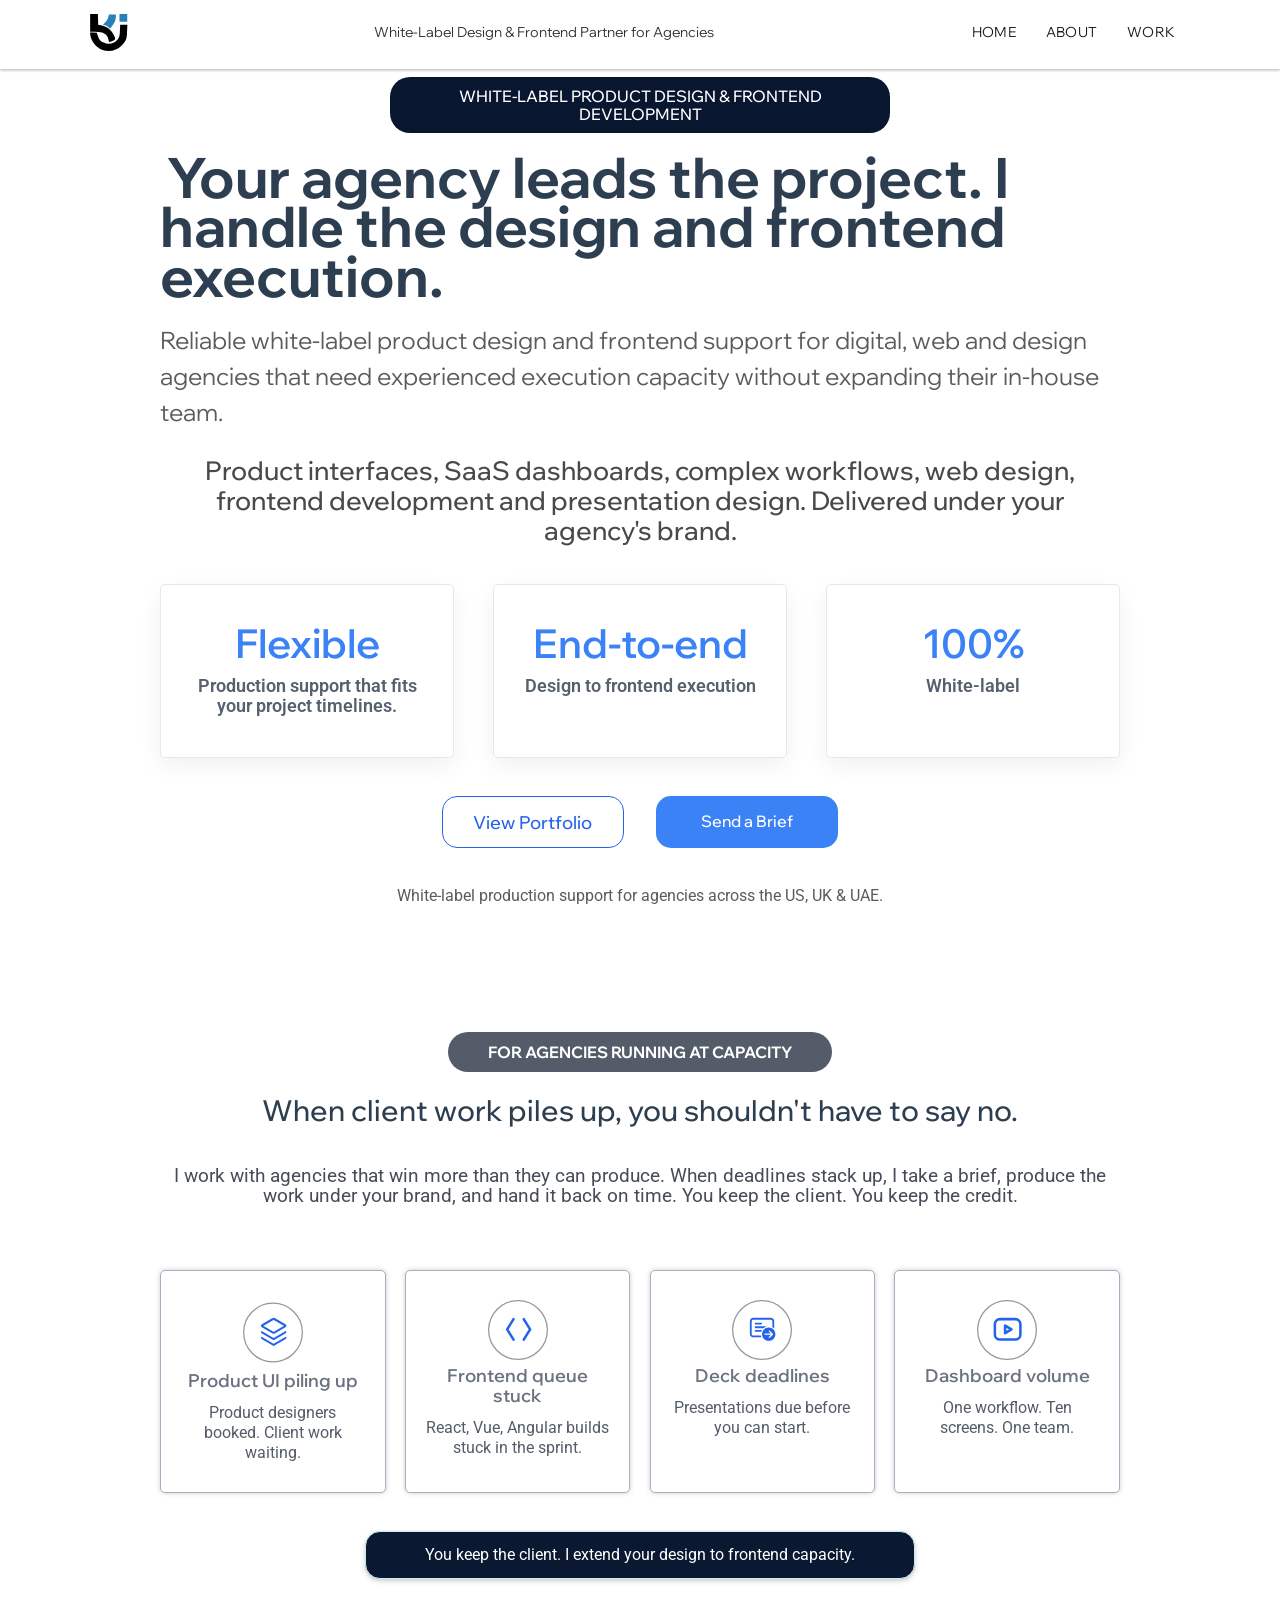
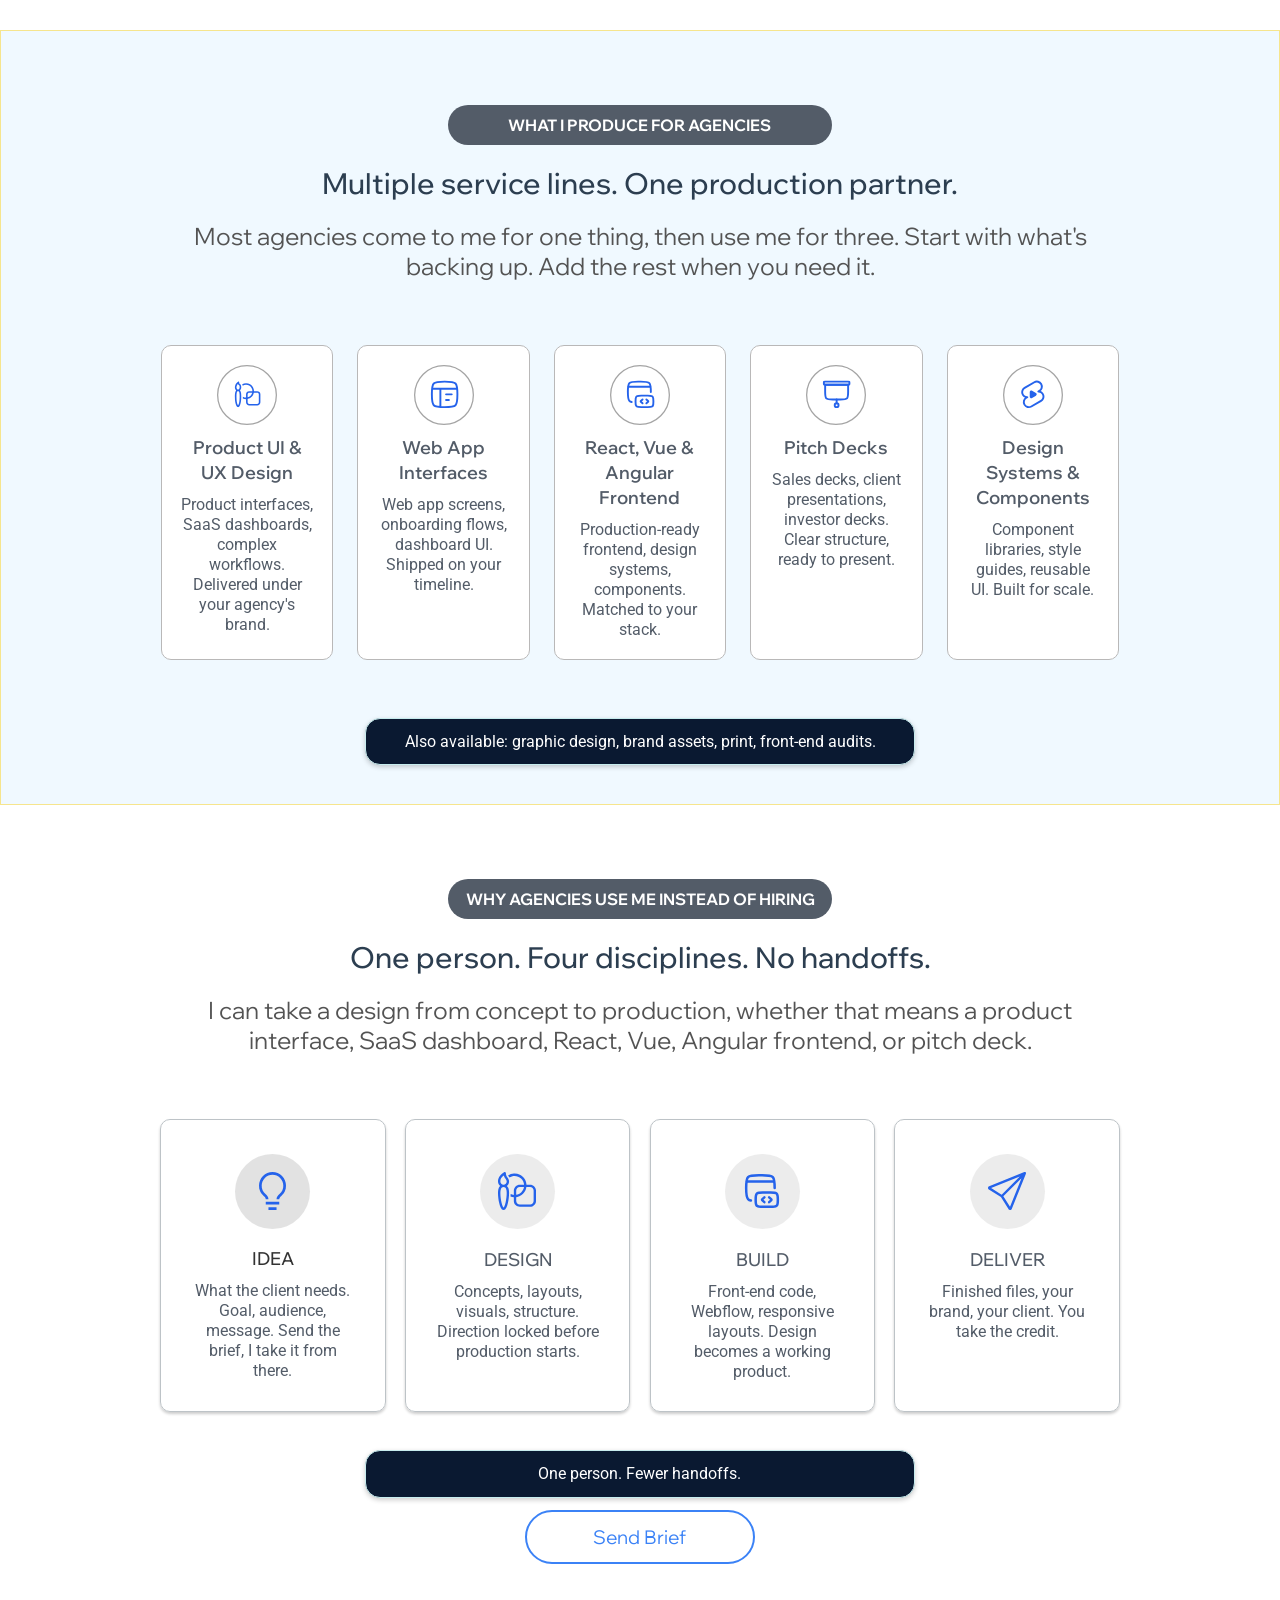
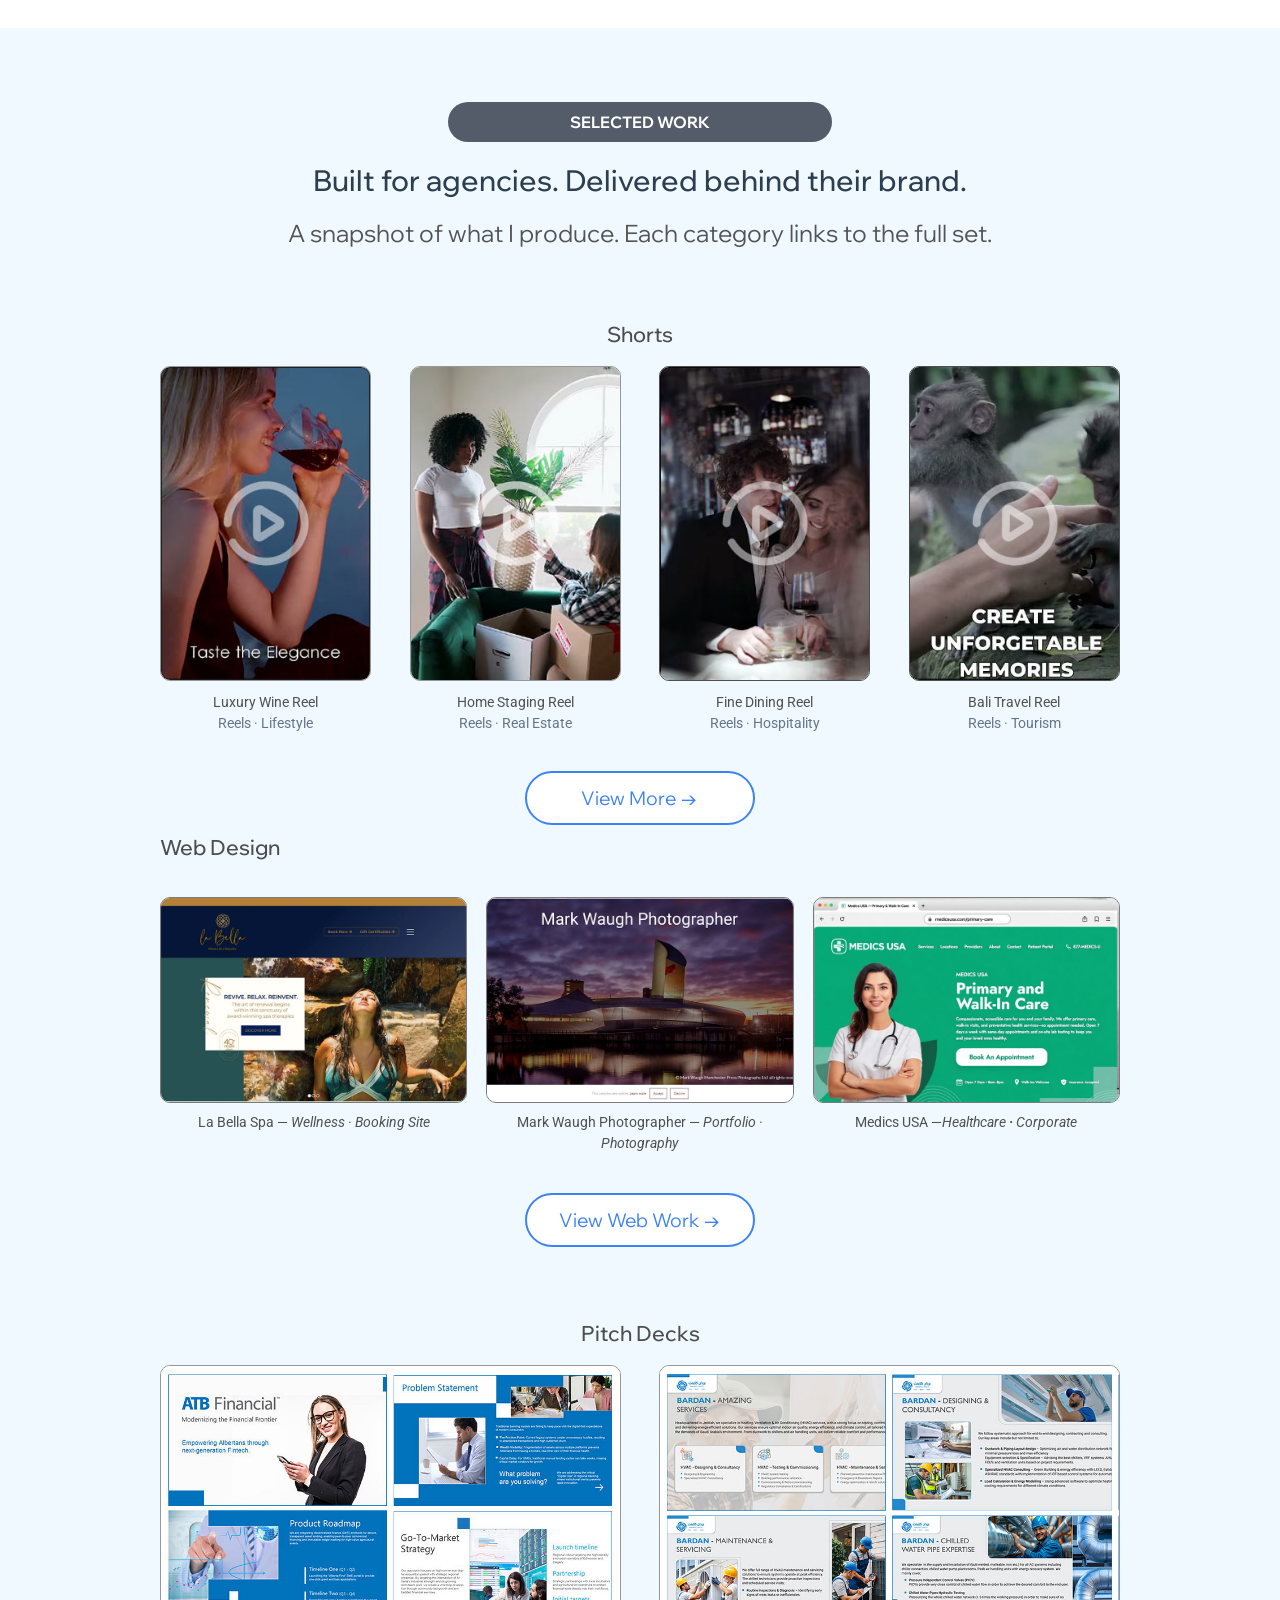
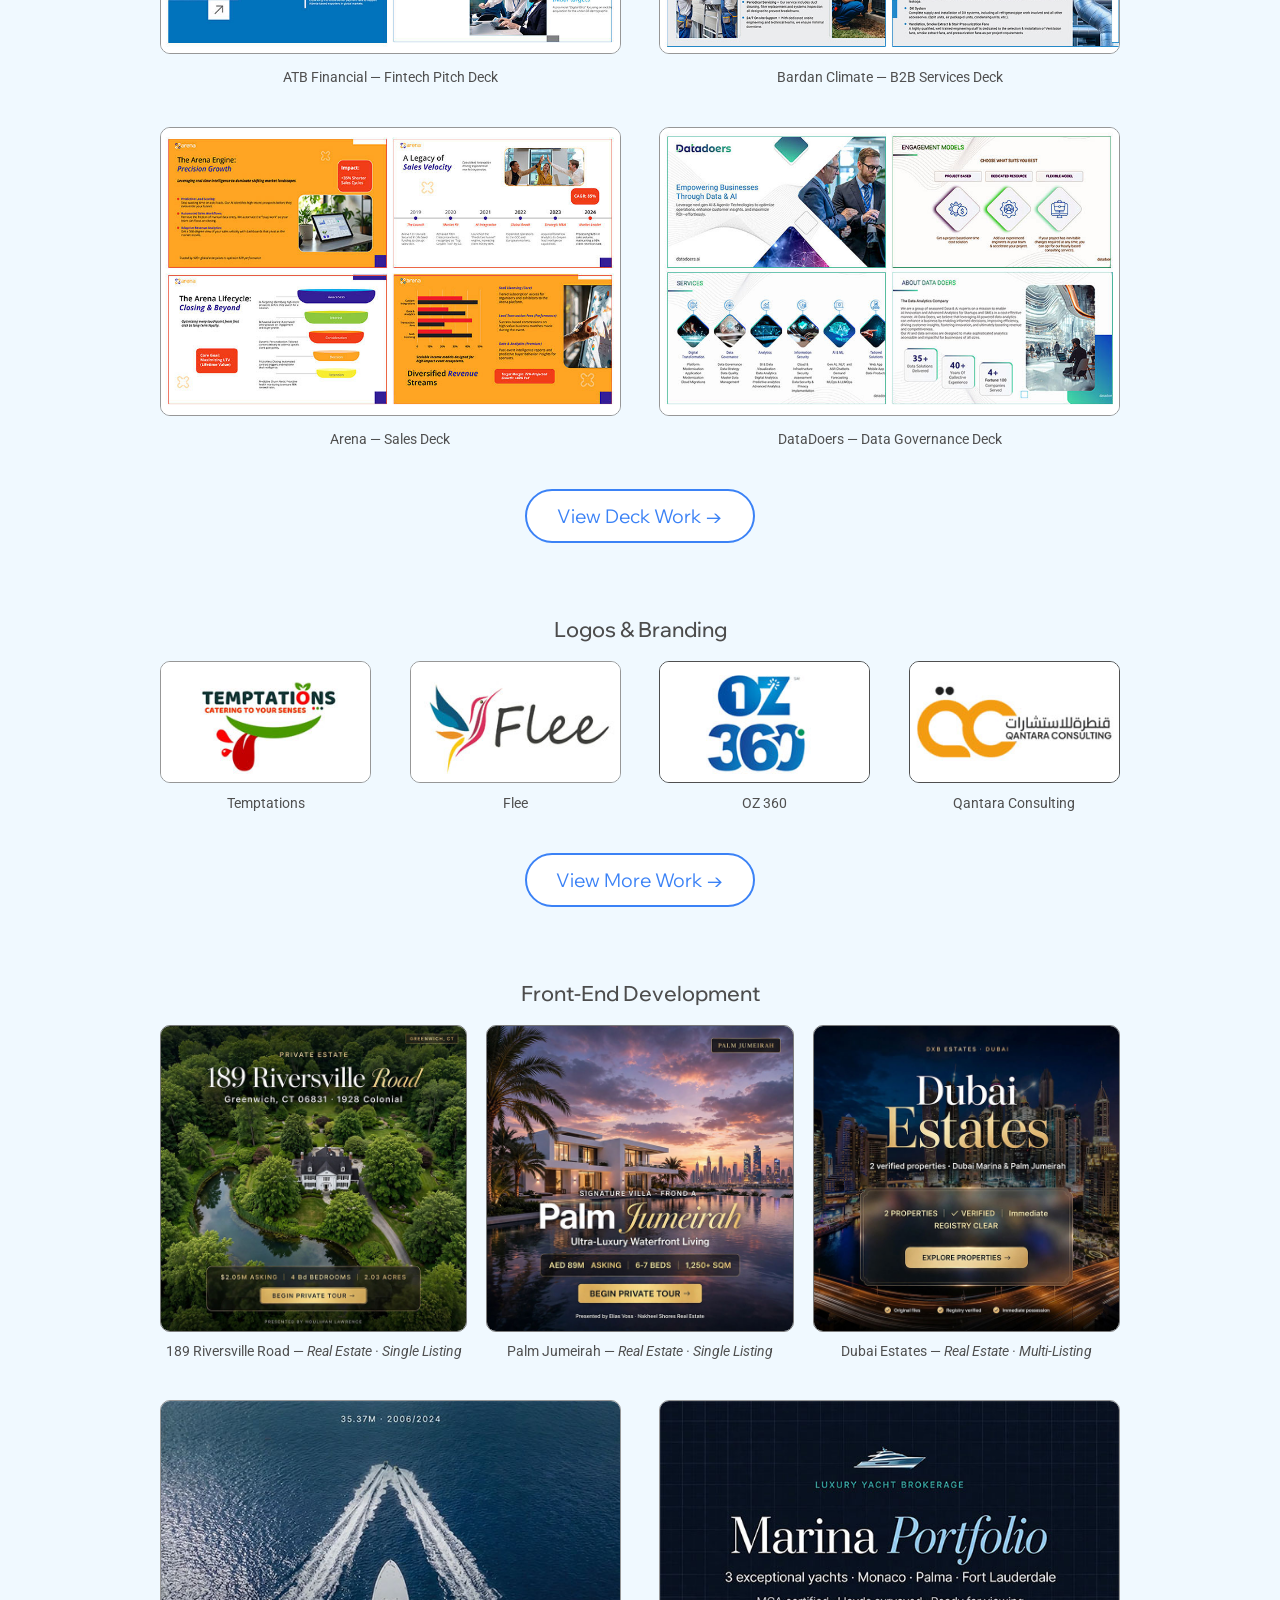
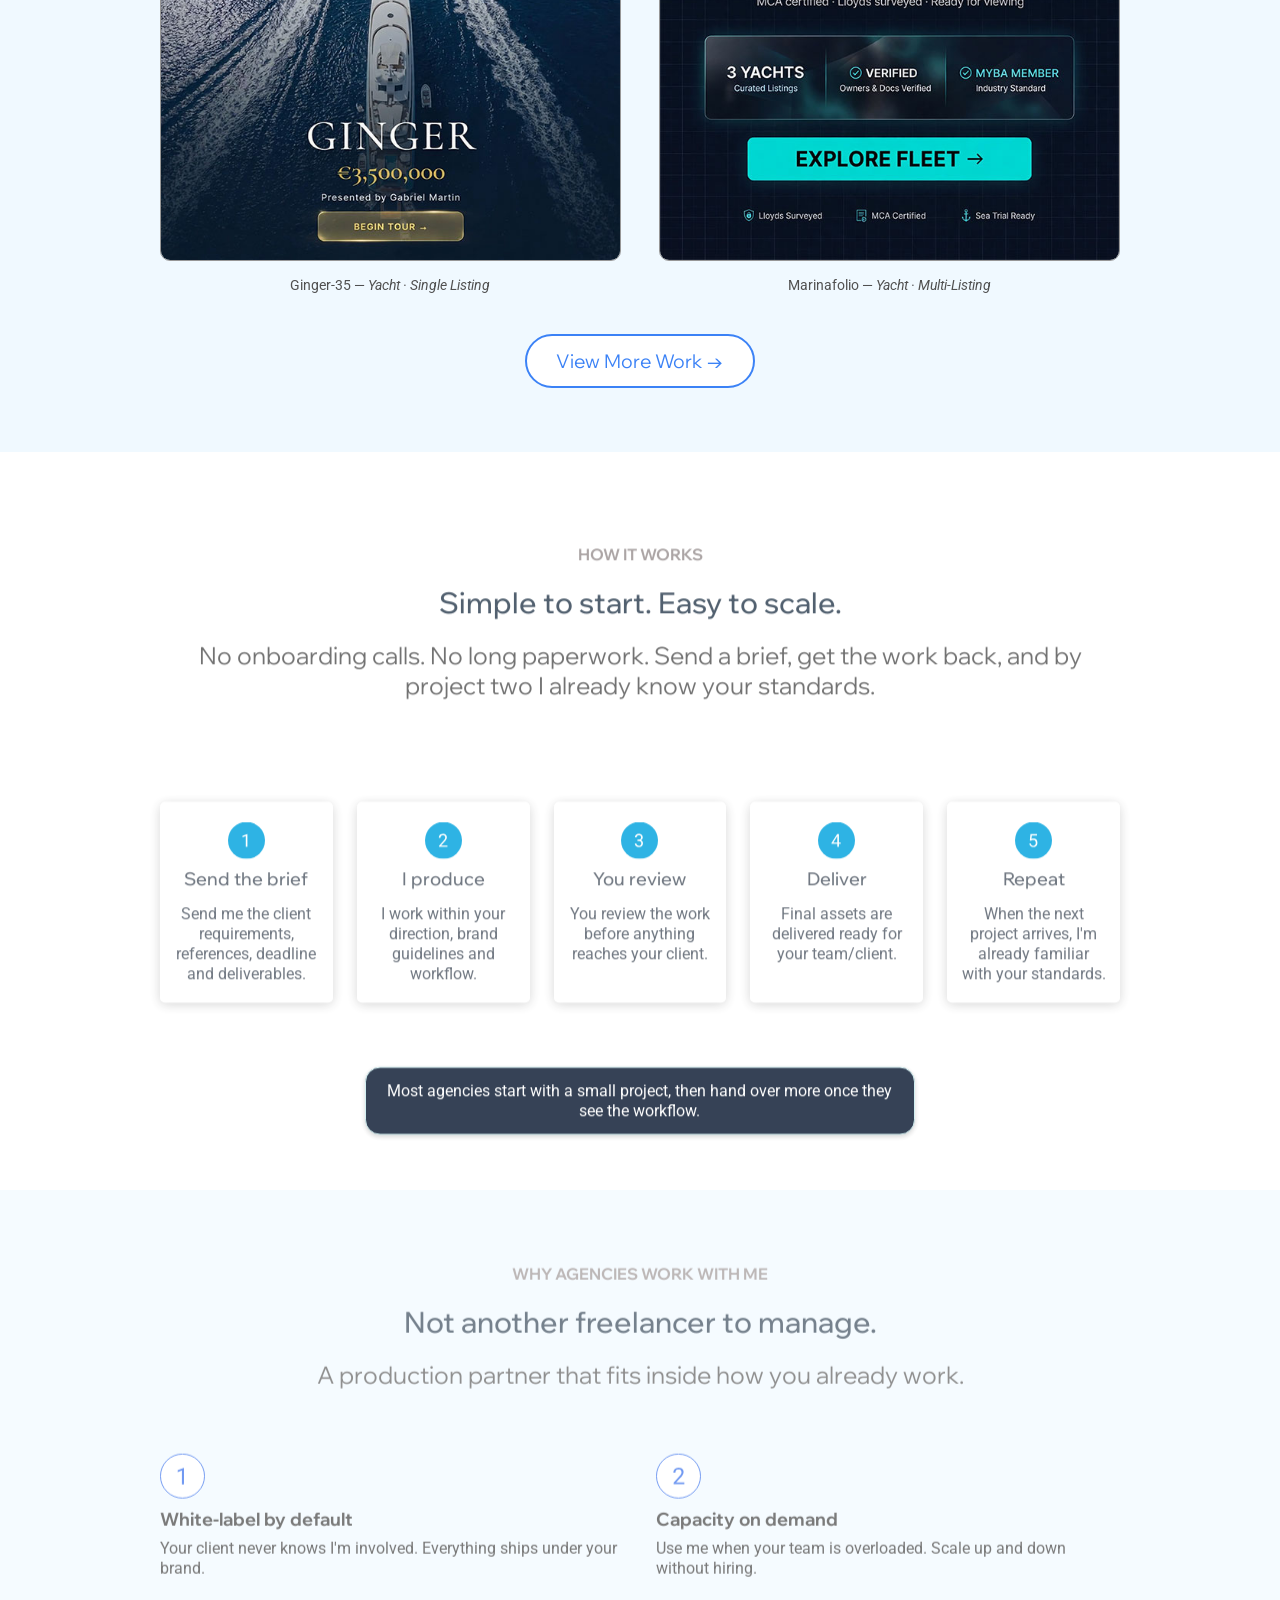
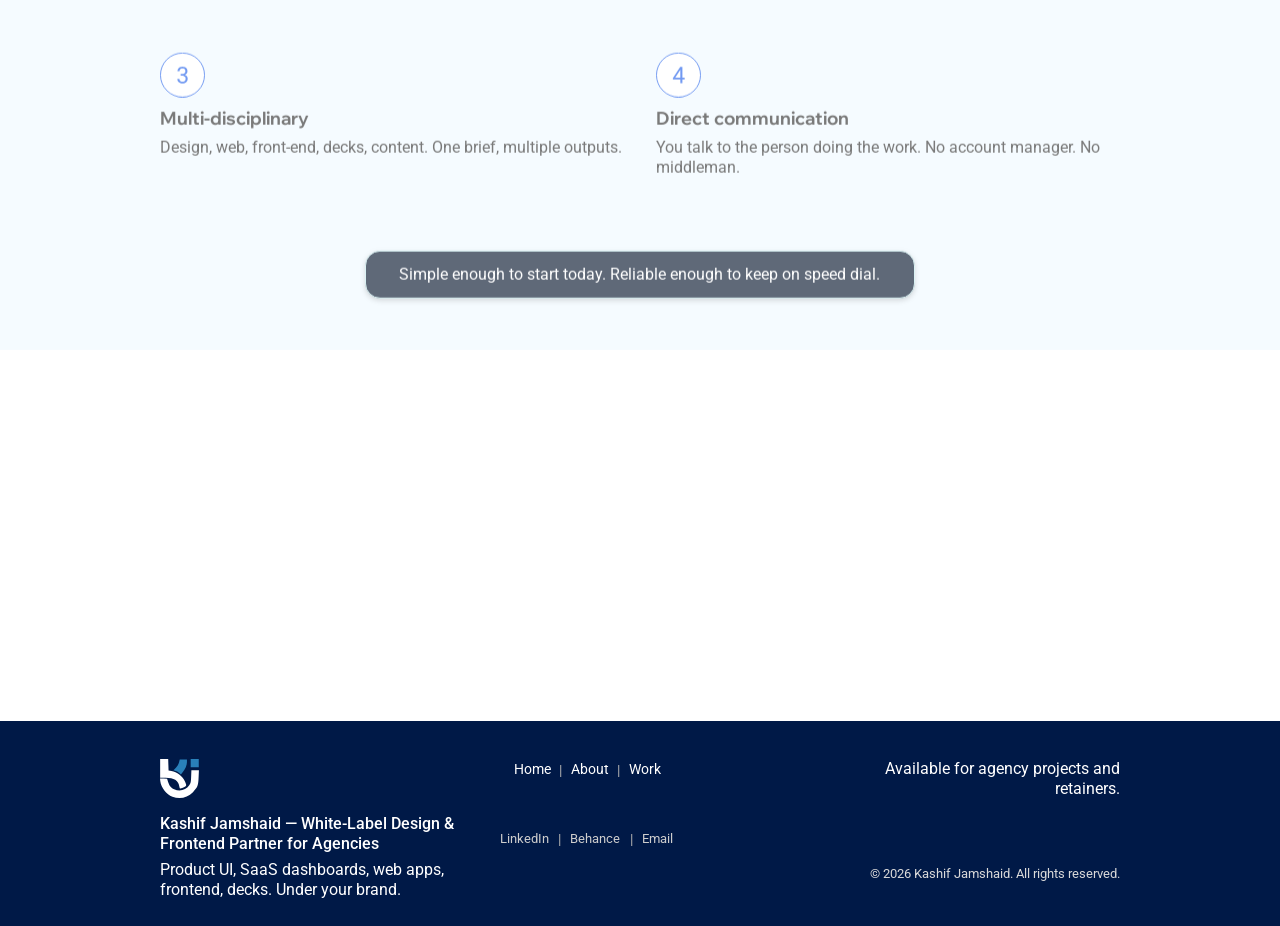
==== commit 28e625f5: "Add files via upload" ====
--- a/index.html
+++ b/index.html
@@ -3,7 +3,7 @@
 <html data-wf-domain="kashifjamshaid.webflow.io" data-wf-page="685d1b3999d178bec601efc9" data-wf-site="685d1b3999d178bec601efbf" data-wf-status="1" class="w-mod-js w-mod-ix wf-wixmadefordisplay-n7-active wf-wixmadefordisplay-n8-active wf-wixmadefordisplay-n6-active wf-wixmadefordisplay-n5-active wf-wixmadefordisplay-n4-active wf-roboto-n7-active wf-roboto-n5-active wf-roboto-n4-active wf-roboto-n8-active wf-roboto-n6-active wf-roboto-n9-active wf-wixmadefortext-n4-active wf-wixmadefortext-n5-active wf-wixmadefortext-n6-active wf-wixmadefortext-n7-active wf-active"><head><meta http-equiv="Content-Type" content="text/html; charset=UTF-8"><style>.wf-force-outline-none[tabindex="-1"]:focus{outline:none;}</style><link href="https://cdn.prod.website-files.com/" rel="preconnect" crossorigin="anonymous"><title>Kashif Jamshaid — Design &amp; Creative Production for Agencies</title><meta content="White-label design &amp; creative production for agencies. Web, front-end, pitch decks, reels, social content, graphics. 24-48h turnaround. Remote worldwide." name="description"><meta content="Kashif Jamshaid — Design &amp; Creative Production for Agencies" property="og:title"><meta content="White-label design &amp; creative production for agencies. Web, front-end, pitch decks, reels, social content, graphics. 24-48h turnaround. Remote worldwide." property="og:description"><meta content="https://cdn.prod.website-files.com/685d1b3999d178bec601efbf/6aba9b14bd0d2b30d4badbf5_0fe92220ddaea55a794698e4a331cbfa_OGI.jpg" property="og:image"><meta content="Kashif Jamshaid — Design &amp; Creative Production for Agencies" name="twitter:title"><meta content="White-label design &amp; creative production for agencies. Web, front-end, pitch decks, reels, social content, graphics. 24-48h turnaround. Remote worldwide." name="twitter:description"><meta property="og:type" content="website"><meta content="summary_large_image" name="twitter:card"><meta content="width=device-width, initial-scale=1" name="viewport"><meta content="Webflow" name="generator">
     <link href="style/kashifjamshaid.webflow.shared.ca302e17a.css" rel="stylesheet" type="text/css">
     
-    <link href="https://fonts.googleapis.com/" rel="preconnect"><link href="https://fonts.gstatic.com/" rel="preconnect" crossorigin="anonymous"><script src="js/webfont.js" type="text/javascript"></script><link rel="stylesheet" href="style/css" media="all"><script type="text/javascript">WebFont.load({  google: {    families: ["Roboto:400,500,600,700,800,900","Wix Madefor Display:400,500,600,700,800","Wix Madefor Text:400,500,600,700"]  }});</script><script type="text/javascript">!function(o,c){var n=c.documentElement,t=" w-mod-";n.className+=t+"js",("ontouchstart"in o||o.DocumentTouch&&c instanceof DocumentTouch)&&(n.className+=t+"touch")}(window,document);</script><link href="https://cdn.prod.website-files.com/685d1b3999d178bec601efbf/6892f98ba7c33496df07ad7e_Fav.png" rel="shortcut icon" type="image/x-icon"><link href="https://cdn.prod.website-files.com/img/webclip.png" rel="apple-touch-icon"><link href="https://kashifjamshaid.webflow.io/" rel="canonical"><script src="chrome-extension://liecbddmkiiihnedobmlmillhodjkdmb/js/recordConsoleEvents.js"></script><style>.f1l1o3bf{font-family:Inter, -apple-system, BlinkMacSystemFont, 'Segoe UI', Roboto, Oxygen, Ubuntu, Cantarell, 'Helvetica Neue', sans-serif, Arial;font-style:normal;font-weight:400}.f1l1o3bf button, .f1l1o3bf input, .f1l1o3bf textarea{font-family:inherit}.f4ofdyf{border:0.5px solid var(--origin-color-border-base-subdued);border-radius:8px;cursor:pointer;height:24px;transition:width 150ms cubic-bezier(0.05, 0.6, 0, 1), height 150ms cubic-bezier(0.05, 0.6, 0, 1), border-radius 150ms cubic-bezier(0.05, 0.6, 0, 1);width:24px}.f137tu7e{flex-shrink:0;transform:scale(1);transition:transform 150ms cubic-bezier(0.05, 0.6, 0, 1)}[data-origin-mode="dark"] .f137tu7e{--origin-color-logo-grammarly-light:var(--origin-color-logo-grammarly-dark);--origin-color-logo-grammarly-primary:var(--origin-color-logo-grammarly-default)}.ftwgcg0{-moz-appearance:none;-webkit-appearance:none;align-items:flex-start;appearance:none;background:transparent;border:none;color:inherit;cursor:pointer;display:flex;font:inherit;height:32px;justify-content:flex-start;padding:0;width:32px}.ftwgcg0:hover .f4ofdyf{border-radius:12px;height:32px;width:32px}.ftwgcg0:hover .f137tu7e{transform:scale(1.25)}.f13cnbb7 .f4ofdyf{border-radius:12px;height:32px;width:32px}.f13cnbb7 .f137tu7e{transform:scale(1.25)}.f8ia88a{--origin-color-button-ghost-content-default:#714cb6;--origin-color-button-ghost-content-states:#533192;--origin-color-button-primary-fill-active:#3f256f;--origin-color-button-primary-fill-default:#714cb6;--origin-color-button-primary-fill-hover:#533192;--origin-font-weight-heading-xsmall:600}[data-origin-mode="dark"] .f8ia88a{--origin-color-button-ghost-content-default:#d4c7ff;--origin-color-button-ghost-content-states:#bea1f5;--origin-color-button-primary-content-default:#141413;--origin-color-button-primary-fill-active:#e8e0ff;--origin-color-button-primary-fill-default:#bea1f5;--origin-color-button-primary-fill-hover:#d4c7ff}.f347vxz{font-weight:600}</style></head><body class="body" data-new-gr-c-s-check-loaded="14.1344.0" data-gr-ext-installed=""><div class="navbar-no-shadow"><div data-animation="over-left" data-collapse="medium" data-duration="400" data-easing="ease" data-easing2="ease" role="banner" class="navbar-no-shadow-container w-nav"><div class="container-regular"><div class="navbar-wrapper"><a href="index.html" aria-current="page" class="navbar-brand w-nav-brand w--current" aria-label="home"><img src="images/685d1e4daf87cfb0cd6b408d_c4a777b29526315dcf622f88a6740777_logo-kjuiux.svg" loading="lazy" alt="Kashif Jamshaid" class="image-12"></a><div class="text-block-30">White-Label Design &amp; Frontend Partner for Agencies</div><nav role="navigation" class="nav-menu-wrapper w-nav-menu"><ul role="list" class="nav-menu w-list-unstyled"><li><a href="index.html" aria-current="page" class="nav-link w--current">Home</a></li><li><a href="about.html" class="nav-link">About</a></li><li><a href="work.html" class="nav-link">work</a></li></ul></nav><div class="menu-button w-nav-button" style="-webkit-user-select: text;" aria-label="menu" role="button" tabindex="0" aria-controls="w-nav-overlay-0" aria-haspopup="menu" aria-expanded="false"><div class="icon w-icon-nav-menu"></div></div></div></div><div class="w-nav-overlay" data-wf-ignore="" id="w-nav-overlay-0"></div></div></div><section data-w-id="18d14e07-4c05-92c7-d1db-86e9da027831" style="opacity: 1; transform: translate3d(0px, 0px, 0px) scale3d(1, 1, 1) rotateX(0deg) rotateY(0deg) rotateZ(0deg) skew(0deg, 0deg); transform-style: preserve-3d;" class="hero"><h6 class="heading-51">WHITE-LABEL PRODUCT DESIGN &amp; FRONTEND DEVELOPMENT</h6><h2 id="top" class="heading-28">Your agency leads the project. I handle the design and frontend execution.</h2><h2 class="heading-62">Reliable white-label product design and frontend support for digital, web and design agencies that need experienced execution capacity without expanding their in-house team.</h2><h3 class="heading-29">Product interfaces, SaaS dashboards, complex workflows, web design, frontend development and presentation design. Delivered under your agency's brand.</h3><div class="hero-tiles"><div class="hero-tile"><div class="div-block-83"><div class="text-block-47">Flexible</div><div class="text-block-48">Production support that fits your project timelines.</div></div></div><div class="hero-tile"><div class="div-block-83"><div class="text-block-47">End-to-end</div><div class="text-block-48">Design to frontend execution</div></div></div><div class="hero-tile"><div class="div-block-83"><div class="text-block-47">100%</div><div class="text-block-48">White-label</div></div></div></div><div class="div-block-116"><a href="index.html#portfolio" class="button-17 w-button">View Portfolio</a><a href="mailto:kashifjamshaid@gmail.com?subject=Project%20Inquiry%20%E2%80%94%20Kashif%20Jamshaid" class="button-18 w-button">Send a Brief</a></div><div class="text-block-71">White-label production support for agencies across the US, UK &amp; UAE.</div><div class="div-block-80"></div></section><section data-w-id="6a25ee80-6094-5978-5a41-313133c0f32c" style="opacity: 1; transform: translate3d(0px, 0px, 0px) scale3d(1, 1, 1) rotateX(0deg) rotateY(0deg) rotateZ(0deg) skew(0deg, 0deg); transform-style: preserve-3d;" class="section-2-panels"><h5 class="heading-53">FOR AGENCIES RUNNING AT CAPACITY</h5><h2 class="heading-32">When client work piles up, you shouldn't have to say no.</h2><div class="text-block-52">I work with agencies that win more than they can produce. When deadlines stack up, I take a brief, produce the work under your brand, and hand it back on time. You keep the client. You keep the credit.</div><div class="div-panels-main"><div class="div-block-85"><img src="images/6ac0b995d46e0009ca05ab9a_71f7d42baf55319f1b0b56475d9ed01c_icon-CP.svg" loading="lazy" width="60" height="65" alt="Creative piling up"><div class="text-block-54">Product UI piling up</div><div class="text-block-55">Product designers booked. Client work waiting.</div></div><div class="div-block-85"><img src="images/6ac0b995da4745a95bd22865_9fb70815adf03000dc6964b774becb67_icon-DQ.svg" loading="lazy" width="60" alt="Dev queue stuck"><div class="text-block-54">Frontend queue stuck</div><div class="text-block-53">React, Vue, Angular builds stuck in the sprint.</div></div><div class="div-block-85"><img src="images/6ac0b995be85aba7df0de644_57d822e8a3e1b456bb8ec6de87797335_icon-DD.svg" loading="lazy" width="60" alt="Deck deadlines"><div class="text-block-54">Deck deadlines</div><div class="text-block-51">Presentations due before you can start.</div></div><div class="div-block-85"><img src="images/6ac0b995f973fcb3fbfe12f2_62360fa5d587443b3cdd2aefd14a21d5_icon-CV.svg" loading="lazy" width="60" alt="Content volume"><div class="text-block-54">Dashboard volume</div><div class="text-block-55">One workflow. Ten screens. One team.</div></div></div><div class="text-block-46">You keep the client. I extend your design to frontend capacity.</div></section><section id="Section-3-Services" data-w-id="c18ff7e8-27b8-fc92-3f75-94d51f5e7254" style="opacity: 1; transform: translate3d(0px, 0px, 0px) scale3d(1, 1, 1) rotateX(0deg) rotateY(0deg) rotateZ(0deg) skew(0deg, 0deg); transform-style: preserve-3d;" class="section-9 section-3-services"><h5 class="heading-53">WHAT I PRODUCE FOR AGENCIES</h5><h2 class="heading-32">Multiple service lines. One production partner.</h2><h3 class="heading-52">Most agencies come to me for one thing, then use me for three. Start with what's backing up. Add the rest when you need it.</h3><div class="div-block-128"><div class="div-block-130"><img src="images/6ac0b1a2cb441c0defc8756f_bd502b641acb30a8703ed48e4a23f52d_icon-CD.svg" loading="lazy" width="60" alt="Creative Design"><h4 class="heading-54"><strong class="bold-text-21">Product UI &amp; UX Design</strong></h4><div class="text-block-72">Product interfaces, SaaS dashboards, complex workflows. Delivered under your agency's brand.</div></div><div class="div-block-130"><img src="images/6ac0b1a1f973fcb3fbfd072b_484c9442740426b4c3e1d4f4a87c791c_icon-WD.svg" loading="lazy" width="60" alt="Web Design &amp; Build"><h4 class="heading-54"><strong class="bold-text-21">Web App Interfaces</strong></h4><div class="text-block-72">Web app screens, onboarding flows, dashboard UI. Shipped on your timeline.</div></div><div class="div-block-130"><img src="images/6ac0b1a293b442b828ffbc2b_80b370a514af98598375109a0d447de8_icon-FED.svg" loading="lazy" width="60" alt="Front-end Development"><h4 class="heading-54"><strong class="bold-text-21">React, Vue &amp; Angular Frontend</strong></h4><div class="text-block-72">Production-ready frontend, design systems, components. Matched to your stack.</div></div><div class="div-block-130"><img src="images/6ac0b1a1e8b593358e8a17c1_3c650acf7dffb2703adb60d824ae173f_icon-PD.svg" loading="lazy" width="60" alt="Pitch Decks"><h4 class="heading-54"><strong class="bold-text-21">Pitch Decks</strong></h4><div class="text-block-72">Sales decks, client presentations, investor decks. Clear structure, ready to present.</div></div><div class="div-block-130"><img src="images/6ac0b1a1e1bdf8eccc12b69d_0b70e47ef8b81cee78e0a4333717cd70_icon-Shorts.svg" loading="lazy" width="60" alt="Short-form Video"><h4 class="heading-54"><strong class="bold-text-21">Design Systems &amp; Components</strong></h4><div class="text-block-72">Component libraries, style guides, reusable UI. Built for scale.</div></div></div><div class="text-block-46">Also available: graphic design, brand assets, print, front-end audits.</div></section><section data-w-id="2f285211-24da-ca35-e448-c2ba5167f0a5" style="opacity: 1; transform: translate3d(0px, 0px, 0px) scale3d(1, 1, 1) rotateX(0deg) rotateY(0deg) rotateZ(0deg) skew(0deg, 0deg); transform-style: preserve-3d;" class="section-10"><h5 class="heading-53">WHY AGENCIES USE ME INSTEAD OF HIRING</h5><h2 class="heading-32">One person. Four disciplines. No handoffs.</h2><h3 class="heading-52">I can take a design from concept to production, whether that means a product interface, SaaS dashboard, React, Vue, Angular frontend, or pitch deck.</h3><div class="div-block-131"><div class="div-block-132"><img src="images/6abf5fdf4d34c8b421649b50_icon-idea.svg" loading="lazy" alt="Idea" class="image-35"><h4 class="heading-55"><strong class="bold-text-23">IDEA</strong></h4><div class="text-block-74">What the client needs. Goal, audience, message. Send the brief, I take it from there.</div></div><div class="div-block-132"><img src="images/6abf60007c8f61c6315738e2_icon-design.svg" loading="lazy" alt="Design" class="image-35"><h4 class="heading-55"><strong class="bold-text-22">DESIGN</strong></h4><div class="text-block-74">Concepts, layouts, visuals, structure. Direction locked before production starts.</div></div><div class="div-block-132"><img src="images/6abf5a96174e7779a8dae689_2dd3e5e2b54996f66284a9f9771c1940_icon-produce.svg" loading="lazy" alt="Build" class="image-35"><h4 class="heading-55"><strong class="bold-text-22">BUILD</strong></h4><div class="text-block-74">Front-end code, Webflow, responsive layouts. Design becomes a working product.</div></div><div class="div-block-132"><img src="images/6abf5a962777ec6aef3ece60_f1eab0ebbc08d1458d9e7bd08dfc8045_icon-ship.svg" loading="lazy" alt="Deliver" class="image-35"><h4 class="heading-55"><strong class="bold-text-22">DELIVER</strong></h4><div class="text-block-74">Finished files, your brand, your client. You take the credit.</div></div></div><div class="text-block-46">One person. Fewer handoffs.</div><a href="mailto:kashifjamshaid@gmail.com?subject=Project%20Inquiry" class="button-19 w-button">Send Brief</a></section><section id="portfolio" data-w-id="e01caf0e-e2c3-2ea6-71af-b5be336cae65" style="opacity: 1; transform: translate3d(0px, 0px, 0px) scale3d(1, 1, 1) rotateX(0deg) rotateY(0deg) rotateZ(0deg) skew(0deg, 0deg); transform-style: preserve-3d;" class="section-5-selected-work"><h5 class="heading-53">SELECTED WORK</h5><h2 class="heading-50">Built for agencies. Delivered behind their brand.</h2><h3 class="heading-52">A snapshot of what I produce. Each category links to the full set.</h3><h1 class="heading-56">Shorts</h1><div id="logos-branding" class="div-pitchdecks"><div class="div-block-118"><a href="https://www.youtube.com/shorts/GSlEmQocCHQ" target="_blank" class="link-block-3 w-inline-block"><img src="images/6ab7d0d945ff2d1bd14eadc0_8edd43b08821ecc01701331b51d8091b_Short-1.jpg" loading="lazy" alt="Indulge In A Luxurious Red Wine Adventure" height="Auto" class="image-29"></a><a href="https://www.youtube.com/shorts/GSlEmQocCHQ" target="_blank" class="link-6">Luxury Wine Reel</a><div class="text-block-69">Reels · Lifestyle</div></div><div class="div-block-118"><a href="https://www.youtube.com/shorts/izXYQ3fx9ag" target="_blank" class="link-block-2 w-inline-block"><img src="images/6ab7d34088002367654df253_e4b380302877502d0510985510a61fd2_Short-4.jpg" loading="lazy" alt="Transform Your Space: The Power of Property Staging" class="image-30"></a><a href="https://www.youtube.com/shorts/izXYQ3fx9ag" target="_blank" class="link-6">Home Staging Reel</a><div class="text-block-69">Reels · Real Estate</div></div><div class="div-block-118"><a href="https://www.youtube.com/shorts/GMjNDViV6qw" target="_blank" class="link-block-4 w-inline-block"><img src="images/6ab7d341b1c156bb441190e4_d29d2e33513e3195e6cb70f0687293e5_Short-2.jpg" loading="lazy" alt="Romantic Dining Experience | Cherishing Moments" class="image-31"></a><a href="https://www.youtube.com/shorts/GMjNDViV6qw" target="_blank" class="link-6">Fine Dining Reel</a><div class="text-block-69">Reels · Hospitality</div></div><div class="div-block-118"><a href="https://www.youtube.com/shorts/8m_slnRpg8s" target="_blank" class="link-block-5 w-inline-block"><img src="images/6ab7d3405c6be6656bd4b917_b8cfb99d1bde00544657e5cad44770c0_Short-3.jpg" loading="lazy" alt="Bali Travel Reel" class="image-32 image-31"></a><a href="https://www.youtube.com/shorts/8m_slnRpg8s" target="_blank" class="link-6">Bali Travel Reel</a><div class="text-block-69">Reels · Tourism</div></div></div><a href="work.html#video" class="button-19 w-button">View More →</a><h4 class="pitch-decks otherworkhdg">Web Design</h4><div class="div-block-124"><div class="div-block-125"><a href="https://www.labellaspa.com/" target="_blank" class="link-block-14 w-inline-block"><img src="images/6abb71a11a9ffd53e07e895c_68d7cfc453b1f14cb0c1e87b02d4bc72_thb-web-01.jpg" loading="lazy" alt="La Bella Spa | FL" class="image-33"></a><a href="https://www.labellaspa.com/" target="_blank" class="link-7">La Bella Spa — <em>Wellness · Booking Site</em></a></div><div class="div-block-125"><a href="https://www.markwaugh.net/" target="_blank" class="link-block-14 w-inline-block"><img src="images/6abb733d1de79f8ca955a1d7_a441f90d8fbe016c0faba9d2350dd152_thb-web-03.jpg" loading="lazy" alt="Mark Waugh Photographer" class="image-33"></a><a href="https://www.markwaugh.net/" target="_blank" class="link-7">Mark Waugh Photographer — <em>Portfolio · Photography</em></a></div><div class="div-block-125"><a href="https://medicsusa.com/" target="_blank" class="link-block-14 w-inline-block"><img src="images/6abb73381de79f8ca9559fb9_fd9270d101133f466fa45707af5fdf6b_thb-web-02.jpg" loading="lazy" alt="Medics USA" class="image-33"></a><a href="https://medicsusa.com/" target="_blank" class="link-7">Medics USA —<em>Healthcare</em><strong><em> · </em></strong><em>Corporate</em></a></div></div><a data-w-id="3386df58-2f20-13e7-bf18-59d2493234a3" href="work.html#website" class="button-19 w-button" style="will-change: transform; transform-style: preserve-3d;">View Web Work →</a><h1 class="heading-56">Pitch Decks</h1><div class="div-pitchdecks"><div class="div-block-118"><a href="https://drive.google.com/file/d/1Ibv5d8C9iGn8TJ_ZpySh_C26aq6p9_t1/view?usp=drive_link" target="_blank" class="link-block-12 w-inline-block"><img src="images/6ab7fa7cb1b6eb96b4011650_PD-02.jpg" loading="lazy" alt="ATB Financial | The Proactive Banking Ecosystem" class="image-29"></a><a href="https://drive.google.com/file/d/1Ibv5d8C9iGn8TJ_ZpySh_C26aq6p9_t1/view?usp=drive_link" target="_blank" class="link-6">ATB Financial — Fintech Pitch Deck</a></div><div class="div-block-118"><a href="https://drive.google.com/file/d/1VQufTpYHHB_ZyHgMCYSWz0PRSBSh8RfG/view?usp=drive_link" target="_blank" class="link-block-13 w-inline-block"><img src="images/6ab809de345451158dedaa35_Bardan.jpg" loading="lazy" height="Auto" alt="Bardan Climate" class="image-30"></a><a href="https://drive.google.com/file/d/1VQufTpYHHB_ZyHgMCYSWz0PRSBSh8RfG/view?usp=drive_link" target="_blank" class="link-6">Bardan Climate — B2B Services Deck</a></div></div><div class="div-pitchdecks"><div class="div-block-118"><a href="https://drive.google.com/file/d/1hKv2LBQlT16aa1bwwQ6B_IEbMTjsaPTU/view?usp=drive_link" target="_blank" class="link-block-10 w-inline-block"><img src="images/6ab7fa7c745a194597536c2f_PD-03.jpg" loading="lazy" alt="Areana | Sales Velocity &amp; AI Orchestration" class="image-29"></a><a href="https://drive.google.com/file/d/1hKv2LBQlT16aa1bwwQ6B_IEbMTjsaPTU/view?usp=drive_link" target="_blank" class="link-6">Arena — Sales Deck</a></div><div class="div-block-118"><a href="https://drive.google.com/file/d/12wH4fwkbooibU8GGXt1q7qCmK_cALGIi/view?usp=drive_link" target="_blank" class="link-block-11 w-inline-block"><img src="images/6ab7fa7c599f8e93c923ec4e_PD-01.jpg" loading="lazy" alt="Data Doers" class="image-30"></a><a href="https://drive.google.com/file/d/12wH4fwkbooibU8GGXt1q7qCmK_cALGIi/view?usp=drive_link" target="_blank" class="link-6">DataDoers — Data Governance Deck</a></div></div><a href="work.html#pitch-decks" class="button-19 w-button">View Deck Work →</a><h1 class="heading-56">Logos &amp; Branding</h1><div id="pitch-decks" class="div-pitchdecks"><div class="div-block-118"><a href="https://www.behance.net/gallery/90618683/Temptations" target="_blank" class="link-block-6 w-inline-block"><img src="images/6ab7f680d16264f148415040_Logo-01.jpg" loading="lazy" alt="Temptations Catering" height="Auto" class="image-29"></a><a href="https://www.behance.net/gallery/90618683/Temptations" target="_blank" class="link-6">Temptations</a></div><div class="div-block-118"><a href="https://www.behance.net/gallery/93883395/Flee-Logo-Design" target="_blank" class="link-block-7 w-inline-block"><img src="images/6ab7f680394b229a3fa9ddd6_e060fc8996adf9f1d0a95628269e89e5_Logo-02.jpg" loading="lazy" alt="Flee" class="image-30"></a><a href="https://www.behance.net/gallery/90618683/Temptations" target="_blank" class="link-6">Flee</a></div><div class="div-block-118"><a href="https://www.behance.net/gallery/221427295/OZ-360-Logo-Design-Visual-Identity" target="_blank" class="link-block-8 w-inline-block"><img src="images/6ab7f680ff4bdf6aafdb20d2_a681c674599c059ec427dea664962309_Logo-03.jpg" loading="lazy" alt="OZ 360" class="image-31"></a><a href="work.html#creative" class="link-6">OZ 360</a></div><div class="div-block-118"><a href="work.html#creative" class="link-block-9 w-inline-block"><img src="images/6ab7f6bf00af945014f4d587_d376cb29e54d82da85aaead6a5928ecf_Logo-04.jpg" loading="lazy" alt="Qantara Consulting" class="image-32 image-31"></a><a href="ork.html#creative" class="link-6">Qantara Consulting</a></div></div><a href="ork.html" class="button-19 w-button">View More Work →</a><h1 class="heading-56">Front-End Development</h1><div class="div-block-124"><div class="div-block-125"><a href="https://riversville.vercel.app/" target="_blank" class="link-block-14 w-inline-block"><img src="images/6abb561eff7ad128aeb74dad_7173cbede21bd61f5a1f4dd809277f13_RE-01.jpg" loading="lazy" alt="189 Riversville Road — Real Estate · Single Listing" class="image-33"></a><a href="https://riversville.vercel.app/" target="_blank" class="link-7">189 Riversville Road — <em>Real Estate · Single Listing</em></a></div><div class="div-block-125"><a href="https://palmjumeirah.vercel.app/" target="_blank" class="link-block-14 w-inline-block"><img src="images/6abb561db3edd7525ef1c7cb_b20f6248501be63a535b7e63610ad1fa_RE-02.jpg" loading="lazy" alt="Palm Jumeirah — Real Estate · Single Listing" class="image-33"></a><a href="https://palmjumeirah.vercel.app/" target="_blank" class="link-7">Palm Jumeirah — <em>Real Estate · Single Listing</em></a></div><div class="div-block-125"><a href="https://dxb-estates.vercel.app/" target="_blank" class="link-block-14 w-inline-block"><img src="images/6abb561dff7ad128aeb74d4b_c7546da0227574e2af0fea243f333c9d_RE-03.jpg" loading="lazy" alt="Medics USA" class="image-33"></a><a href="https://dxb-estates.vercel.app/" target="_blank" class="link-7">Dubai Estates — <em>Real Estate · Multi-Listing</em></a></div></div><div class="div-pitchdecks"><div class="div-block-118"><a href="http://ginger-35.vercel.app/" target="_blank" class="link-block-12 w-inline-block"><img src="images/6abb561df9b5bcdccfff31e9_8e8e5bbe4d8056ba24f6df9f2db42d82_YA-01.jpg" loading="lazy" alt="ATB Financial | The Proactive Banking Ecosystem" class="image-29"></a><a href="http://ginger-35.vercel.app/" target="_blank" class="link-6">Ginger-35 — <em>Yacht · Single Listing</em></a></div><div class="div-block-118"><a href="https://marinafolio.vercel.app/" target="_blank" class="link-block-13 w-inline-block"><img src="images/6abb561c9b5a419950bae056_6bfba2cfc67ee77c92704e8b075c0fc3_YA-02.jpg" loading="lazy" height="Auto" alt="Bardan Climate" class="image-30"></a><a href="https://marinafolio.vercel.app/" target="_blank" class="link-6">Marinafolio — <em>Yacht · Multi-Listing</em></a></div></div><a href="work.html#frontend" class="button-19 w-button">View More Work →</a></section><section data-w-id="d2fff200-03b1-a96a-4b9c-7cf9fd4c7a1b" style="opacity: 1;" class="section-howiwork"><h5 class="heading-57">HOW IT WORKS</h5><h2 class="hdgotherwork">Simple to start. Easy to scale.</h2><h3 class="heading-52">No onboarding calls. No long paperwork. Send a brief, get the work back, and by project two I already know your standards.</h3><div class="div-block-109"><div class="div-block-110"><img src="images/6ac0771117c04dbca5057aef_1.svg" loading="lazy" alt="1"><h6 class="heading-58">Send the brief</h6><div class="text-block-68">Send me the client requirements, references, deadline and deliverables.</div></div><div class="div-block-110"><img src="images/6ac077119465518f1236ddf4_2.svg" loading="lazy" alt="2"><h6 class="heading-58">I produce</h6><div class="text-block-68">I work within your direction, brand guidelines and workflow.</div></div><div class="div-block-110"><img src="images/6ac077119f3d34c66666d886_3.svg" loading="lazy" alt="3"><h6 class="heading-58">You review</h6><div class="text-block-68">You review the work before anything reaches your client.</div></div><div class="div-block-110"><img src="images/6ac0771141c8920e092b5ec4_4.svg" loading="lazy" alt="4"><h6 class="heading-58">Deliver</h6><div class="text-block-68">Final assets are delivered ready for your team/client.</div></div><div class="div-block-110"><img src="images/6ac077113b58576098b0536a_5.svg" loading="lazy" alt="5"><h6 class="heading-58">Repeat</h6><div class="text-block-68">When the next project arrives, I'm already familiar with your standards.</div></div></div><div class="text-block-46">Most agencies start with a small project, then hand over more once they see the workflow.</div></section><section data-w-id="111ab684-ee8a-0e36-2be7-ea6d4e20e0bf" style="opacity: 1;" class="section-11"><h5 class="heading-57">WHY AGENCIES WORK WITH ME</h5><h2 class="hdgotherwork">Not another freelancer to manage.</h2><h3 class="heading-52">A production partner that fits inside how you already work.</h3><div class="div-block-134"><div class="div-block-133"><img src="images/6ac08643be85aba7df070795_01.svg" loading="lazy" width="45" alt="01"><h5 class="heading-59">White-label by default</h5><div class="text-block-75">Your client never knows I'm involved. Everything ships under your brand.</div></div><div class="div-block-133"><img src="images/6ac088927889adb27ec7d75d_02.svg" loading="lazy" width="45" alt="02"><h5 class="heading-59">Capacity on demand</h5><div class="text-block-75">Use me when your team is overloaded. Scale up and down without hiring.</div></div></div><div class="div-block-134"><div class="div-block-133"><img src="images/6ac08dd493c31641544c23bb_03.svg" loading="lazy" width="45" alt="01"><h5 class="heading-59">Multi-disciplinary</h5><div class="text-block-75">Design, web, front-end, decks, content. One brief, multiple outputs.</div></div><div class="div-block-133"><img src="images/6ac08dfa97ebd2aa1d071eef_04.svg" loading="lazy" width="45" alt="04"><h5 class="heading-59">Direct communication</h5><div class="text-block-75">You talk to the person doing the work. No account manager. No middleman.</div></div></div><div class="text-block-46">Simple enough to start today. Reliable enough to keep on speed dial.</div></section><section data-w-id="b389da38-cda9-82c2-8c0a-a029148c2b1a" style="opacity: 1;" class="section-cta-2"><h2 class="heading-48">Your agency leads the project. I handle the design and frontend execution.</h2><h3 class="heading-49">White-label product design and frontend support for agencies. Project or retainer. Remote worldwide.</h3><div class="div-block-113"><div class="div-block-114"><a href="mailto:kashifjamshaid@gmail.com?subject=Project%20Inquiry%20%E2%80%94%20Kashif%20Jamshaid" class="button-16 w-button">Send a Brief</a></div><div class="div-block-115"><a href="work.html" class="button-15 w-button">View Work</a></div></div></section><a href="index.html#top" class="scroll-up w-inline-block"></a><a href="https://api.whatsapp.com/send?phone=971507234941" target="_blank" class="whatsapp w-inline-block"></a><section class="section-7 linkedin"><div class="div-block-70"><div class="div-block-71"><a href="index.html" aria-current="page" class="link-block w-inline-block w--current"><img src="images/68aaafd456eccb06cc26a601_logo-footer.svg" loading="lazy" alt="KJ - Kashif Jamshaid" height="39" class="image-17"></a><div class="text-block-41">Kashif Jamshaid — White-Label Design &amp; Frontend Partner for Agencies</div><div class="text-block-42">Product UI, SaaS dashboards, web apps, frontend, decks. Under your brand.</div></div><div class="div-block-73"><div class="div-block-7"><a href="index.html" aria-current="page" class="link-2 hme w--current">Home</a><div class="text-block-9">|</div><a href="about.html" class="link-3">About</a><div class="text-block-9">|</div><a href="work.html" class="link-3">Work</a></div><div class="div-block-74"><div class="div-block-7 socials"><a href="https://www.linkedin.com/in/kashif-jamshaid/" target="_blank" class="link-2 linked">LinkedIn</a><div class="text-block-9">|</div><a href="https://behance.net/kjuiux/" target="_blank" class="link-3 be">Behance</a><div class="text-block-9">|</div><a href="mailto:kashifjamshaid@gmail.com?subject=Inquiry" class="link-3 email">Email</a></div></div></div><div class="div-block-75"><div class="text-block-44">Available for agency projects and retainers.</div><div class="text-block-43">© 2026 Kashif Jamshaid. All rights reserved.</div></div></div></section><script src="js/jquery-3.5.1.min.dc5e7f18c8.js" type="text/javascript"></script><script src="js/webflow.schunk.36b8fb49256177c8.js" type="text/javascript"></script><script src="js/webflow.schunk.56cc6380bad280e6.js" type="text/javascript"></script><script src="js/webflow.f6f92b1a.8646ae4e3d009bab.js" type="text/javascript"></script>
+    <link href="https://fonts.googleapis.com/" rel="preconnect"><link href="https://fonts.gstatic.com/" rel="preconnect" crossorigin="anonymous"><script src="js/webfont.js" type="text/javascript"></script><link rel="stylesheet" href="style/css" media="all"><script type="text/javascript">WebFont.load({  google: {    families: ["Roboto:400,500,600,700,800,900","Wix Madefor Display:400,500,600,700,800","Wix Madefor Text:400,500,600,700"]  }});</script><script type="text/javascript">!function(o,c){var n=c.documentElement,t=" w-mod-";n.className+=t+"js",("ontouchstart"in o||o.DocumentTouch&&c instanceof DocumentTouch)&&(n.className+=t+"touch")}(window,document);</script><link href="https://cdn.prod.website-files.com/685d1b3999d178bec601efbf/6892f98ba7c33496df07ad7e_Fav.png" rel="shortcut icon" type="image/x-icon"><link href="https://cdn.prod.website-files.com/img/webclip.png" rel="apple-touch-icon"><link href="https://kashifjamshaid.webflow.io/" rel="canonical"><script src="chrome-extension://liecbddmkiiihnedobmlmillhodjkdmb/js/recordConsoleEvents.js"></script><style>.f1l1o3bf{font-family:Inter, -apple-system, BlinkMacSystemFont, 'Segoe UI', Roboto, Oxygen, Ubuntu, Cantarell, 'Helvetica Neue', sans-serif, Arial;font-style:normal;font-weight:400}.f1l1o3bf button, .f1l1o3bf input, .f1l1o3bf textarea{font-family:inherit}.f4ofdyf{border:0.5px solid var(--origin-color-border-base-subdued);border-radius:8px;cursor:pointer;height:24px;transition:width 150ms cubic-bezier(0.05, 0.6, 0, 1), height 150ms cubic-bezier(0.05, 0.6, 0, 1), border-radius 150ms cubic-bezier(0.05, 0.6, 0, 1);width:24px}.f137tu7e{flex-shrink:0;transform:scale(1);transition:transform 150ms cubic-bezier(0.05, 0.6, 0, 1)}[data-origin-mode="dark"] .f137tu7e{--origin-color-logo-grammarly-light:var(--origin-color-logo-grammarly-dark);--origin-color-logo-grammarly-primary:var(--origin-color-logo-grammarly-default)}.ftwgcg0{-moz-appearance:none;-webkit-appearance:none;align-items:flex-start;appearance:none;background:transparent;border:none;color:inherit;cursor:pointer;display:flex;font:inherit;height:32px;justify-content:flex-start;padding:0;width:32px}.ftwgcg0:hover .f4ofdyf{border-radius:12px;height:32px;width:32px}.ftwgcg0:hover .f137tu7e{transform:scale(1.25)}.f13cnbb7 .f4ofdyf{border-radius:12px;height:32px;width:32px}.f13cnbb7 .f137tu7e{transform:scale(1.25)}.f8ia88a{--origin-color-button-ghost-content-default:#714cb6;--origin-color-button-ghost-content-states:#533192;--origin-color-button-primary-fill-active:#3f256f;--origin-color-button-primary-fill-default:#714cb6;--origin-color-button-primary-fill-hover:#533192;--origin-font-weight-heading-xsmall:600}[data-origin-mode="dark"] .f8ia88a{--origin-color-button-ghost-content-default:#d4c7ff;--origin-color-button-ghost-content-states:#bea1f5;--origin-color-button-primary-content-default:#141413;--origin-color-button-primary-fill-active:#e8e0ff;--origin-color-button-primary-fill-default:#bea1f5;--origin-color-button-primary-fill-hover:#d4c7ff}.f347vxz{font-weight:600}</style></head><body class="body" data-new-gr-c-s-check-loaded="14.1344.0" data-gr-ext-installed=""><div class="navbar-no-shadow"><div data-animation="over-left" data-collapse="medium" data-duration="400" data-easing="ease" data-easing2="ease" role="banner" class="navbar-no-shadow-container w-nav"><div class="container-regular"><div class="navbar-wrapper"><a href="/" aria-current="page" class="navbar-brand w-nav-brand w--current" aria-label="home"><img src="images/685d1e4daf87cfb0cd6b408d_c4a777b29526315dcf622f88a6740777_logo-kjuiux.svg" loading="lazy" alt="Kashif Jamshaid" class="image-12"></a><div class="text-block-30">White-Label Design &amp; Frontend Partner for Agencies</div><nav role="navigation" class="nav-menu-wrapper w-nav-menu"><ul role="list" class="nav-menu w-list-unstyled"><li><a href="/" aria-current="page" class="nav-link w--current">Home</a></li><li><a href="about.html" class="nav-link">About</a></li><li><a href="work.html" class="nav-link">work</a></li></ul></nav><div class="menu-button w-nav-button" style="-webkit-user-select: text;" aria-label="menu" role="button" tabindex="0" aria-controls="w-nav-overlay-0" aria-haspopup="menu" aria-expanded="false"><div class="icon w-icon-nav-menu"></div></div></div></div><div class="w-nav-overlay" data-wf-ignore="" id="w-nav-overlay-0"></div></div></div><section data-w-id="18d14e07-4c05-92c7-d1db-86e9da027831" style="opacity: 1; transform: translate3d(0px, 0px, 0px) scale3d(1, 1, 1) rotateX(0deg) rotateY(0deg) rotateZ(0deg) skew(0deg, 0deg); transform-style: preserve-3d;" class="hero"><h6 class="heading-51">WHITE-LABEL PRODUCT DESIGN &amp; FRONTEND DEVELOPMENT</h6><h2 id="top" class="heading-28">Your agency leads the project. I handle the design and frontend execution.</h2><h2 class="heading-62">Reliable white-label product design and frontend support for digital, web and design agencies that need experienced execution capacity without expanding their in-house team.</h2><h3 class="heading-29">Product interfaces, SaaS dashboards, complex workflows, web design, frontend development and presentation design. Delivered under your agency's brand.</h3><div class="hero-tiles"><div class="hero-tile"><div class="div-block-83"><div class="text-block-47">Flexible</div><div class="text-block-48">Production support that fits your project timelines.</div></div></div><div class="hero-tile"><div class="div-block-83"><div class="text-block-47">End-to-end</div><div class="text-block-48">Design to frontend execution</div></div></div><div class="hero-tile"><div class="div-block-83"><div class="text-block-47">100%</div><div class="text-block-48">White-label</div></div></div></div><div class="div-block-116"><a href="index.html#portfolio" class="button-17 w-button">View Portfolio</a><a href="mailto:kashifjamshaid@gmail.com?subject=Project%20Inquiry%20%E2%80%94%20Kashif%20Jamshaid" class="button-18 w-button">Send a Brief</a></div><div class="text-block-71">White-label production support for agencies across the US, UK &amp; UAE.</div><div class="div-block-80"></div></section><section data-w-id="6a25ee80-6094-5978-5a41-313133c0f32c" style="opacity: 1; transform: translate3d(0px, 0px, 0px) scale3d(1, 1, 1) rotateX(0deg) rotateY(0deg) rotateZ(0deg) skew(0deg, 0deg); transform-style: preserve-3d;" class="section-2-panels"><h5 class="heading-53">FOR AGENCIES RUNNING AT CAPACITY</h5><h2 class="heading-32">When client work piles up, you shouldn't have to say no.</h2><div class="text-block-52">I work with agencies that win more than they can produce. When deadlines stack up, I take a brief, produce the work under your brand, and hand it back on time. You keep the client. You keep the credit.</div><div class="div-panels-main"><div class="div-block-85"><img src="images/6ac0b995d46e0009ca05ab9a_71f7d42baf55319f1b0b56475d9ed01c_icon-CP.svg" loading="lazy" width="60" height="65" alt="Creative piling up"><div class="text-block-54">Product UI piling up</div><div class="text-block-55">Product designers booked. Client work waiting.</div></div><div class="div-block-85"><img src="images/6ac0b995da4745a95bd22865_9fb70815adf03000dc6964b774becb67_icon-DQ.svg" loading="lazy" width="60" alt="Dev queue stuck"><div class="text-block-54">Frontend queue stuck</div><div class="text-block-53">React, Vue, Angular builds stuck in the sprint.</div></div><div class="div-block-85"><img src="images/6ac0b995be85aba7df0de644_57d822e8a3e1b456bb8ec6de87797335_icon-DD.svg" loading="lazy" width="60" alt="Deck deadlines"><div class="text-block-54">Deck deadlines</div><div class="text-block-51">Presentations due before you can start.</div></div><div class="div-block-85"><img src="images/6ac0b995f973fcb3fbfe12f2_62360fa5d587443b3cdd2aefd14a21d5_icon-CV.svg" loading="lazy" width="60" alt="Content volume"><div class="text-block-54">Dashboard volume</div><div class="text-block-55">One workflow. Ten screens. One team.</div></div></div><div class="text-block-46">You keep the client. I extend your design to frontend capacity.</div></section><section id="Section-3-Services" data-w-id="c18ff7e8-27b8-fc92-3f75-94d51f5e7254" style="opacity: 1; transform: translate3d(0px, 0px, 0px) scale3d(1, 1, 1) rotateX(0deg) rotateY(0deg) rotateZ(0deg) skew(0deg, 0deg); transform-style: preserve-3d;" class="section-9 section-3-services"><h5 class="heading-53">WHAT I PRODUCE FOR AGENCIES</h5><h2 class="heading-32">Multiple service lines. One production partner.</h2><h3 class="heading-52">Most agencies come to me for one thing, then use me for three. Start with what's backing up. Add the rest when you need it.</h3><div class="div-block-128"><div class="div-block-130"><img src="images/6ac0b1a2cb441c0defc8756f_bd502b641acb30a8703ed48e4a23f52d_icon-CD.svg" loading="lazy" width="60" alt="Creative Design"><h4 class="heading-54"><strong class="bold-text-21">Product UI &amp; UX Design</strong></h4><div class="text-block-72">Product interfaces, SaaS dashboards, complex workflows. Delivered under your agency's brand.</div></div><div class="div-block-130"><img src="images/6ac0b1a1f973fcb3fbfd072b_484c9442740426b4c3e1d4f4a87c791c_icon-WD.svg" loading="lazy" width="60" alt="Web Design &amp; Build"><h4 class="heading-54"><strong class="bold-text-21">Web App Interfaces</strong></h4><div class="text-block-72">Web app screens, onboarding flows, dashboard UI. Shipped on your timeline.</div></div><div class="div-block-130"><img src="images/6ac0b1a293b442b828ffbc2b_80b370a514af98598375109a0d447de8_icon-FED.svg" loading="lazy" width="60" alt="Front-end Development"><h4 class="heading-54"><strong class="bold-text-21">React, Vue &amp; Angular Frontend</strong></h4><div class="text-block-72">Production-ready frontend, design systems, components. Matched to your stack.</div></div><div class="div-block-130"><img src="images/6ac0b1a1e8b593358e8a17c1_3c650acf7dffb2703adb60d824ae173f_icon-PD.svg" loading="lazy" width="60" alt="Pitch Decks"><h4 class="heading-54"><strong class="bold-text-21">Pitch Decks</strong></h4><div class="text-block-72">Sales decks, client presentations, investor decks. Clear structure, ready to present.</div></div><div class="div-block-130"><img src="images/6ac0b1a1e1bdf8eccc12b69d_0b70e47ef8b81cee78e0a4333717cd70_icon-Shorts.svg" loading="lazy" width="60" alt="Short-form Video"><h4 class="heading-54"><strong class="bold-text-21">Design Systems &amp; Components</strong></h4><div class="text-block-72">Component libraries, style guides, reusable UI. Built for scale.</div></div></div><div class="text-block-46">Also available: graphic design, brand assets, print, front-end audits.</div></section><section data-w-id="2f285211-24da-ca35-e448-c2ba5167f0a5" style="opacity: 1; transform: translate3d(0px, 0px, 0px) scale3d(1, 1, 1) rotateX(0deg) rotateY(0deg) rotateZ(0deg) skew(0deg, 0deg); transform-style: preserve-3d;" class="section-10"><h5 class="heading-53">WHY AGENCIES USE ME INSTEAD OF HIRING</h5><h2 class="heading-32">One person. Four disciplines. No handoffs.</h2><h3 class="heading-52">I can take a design from concept to production, whether that means a product interface, SaaS dashboard, React, Vue, Angular frontend, or pitch deck.</h3><div class="div-block-131"><div class="div-block-132"><img src="images/6abf5fdf4d34c8b421649b50_icon-idea.svg" loading="lazy" alt="Idea" class="image-35"><h4 class="heading-55"><strong class="bold-text-23">IDEA</strong></h4><div class="text-block-74">What the client needs. Goal, audience, message. Send the brief, I take it from there.</div></div><div class="div-block-132"><img src="images/6abf60007c8f61c6315738e2_icon-design.svg" loading="lazy" alt="Design" class="image-35"><h4 class="heading-55"><strong class="bold-text-22">DESIGN</strong></h4><div class="text-block-74">Concepts, layouts, visuals, structure. Direction locked before production starts.</div></div><div class="div-block-132"><img src="images/6abf5a96174e7779a8dae689_2dd3e5e2b54996f66284a9f9771c1940_icon-produce.svg" loading="lazy" alt="Build" class="image-35"><h4 class="heading-55"><strong class="bold-text-22">BUILD</strong></h4><div class="text-block-74">Front-end code, Webflow, responsive layouts. Design becomes a working product.</div></div><div class="div-block-132"><img src="images/6abf5a962777ec6aef3ece60_f1eab0ebbc08d1458d9e7bd08dfc8045_icon-ship.svg" loading="lazy" alt="Deliver" class="image-35"><h4 class="heading-55"><strong class="bold-text-22">DELIVER</strong></h4><div class="text-block-74">Finished files, your brand, your client. You take the credit.</div></div></div><div class="text-block-46">One person. Fewer handoffs.</div><a href="mailto:kashifjamshaid@gmail.com?subject=Project%20Inquiry" class="button-19 w-button">Send Brief</a></section><section id="portfolio" data-w-id="e01caf0e-e2c3-2ea6-71af-b5be336cae65" style="opacity: 1; transform: translate3d(0px, 0px, 0px) scale3d(1, 1, 1) rotateX(0deg) rotateY(0deg) rotateZ(0deg) skew(0deg, 0deg); transform-style: preserve-3d;" class="section-5-selected-work"><h5 class="heading-53">SELECTED WORK</h5><h2 class="heading-50">Built for agencies. Delivered behind their brand.</h2><h3 class="heading-52">A snapshot of what I produce. Each category links to the full set.</h3><h1 class="heading-56">Shorts</h1><div id="logos-branding" class="div-pitchdecks"><div class="div-block-118"><a href="https://www.youtube.com/shorts/GSlEmQocCHQ" target="_blank" class="link-block-3 w-inline-block"><img src="images/6ab7d0d945ff2d1bd14eadc0_8edd43b08821ecc01701331b51d8091b_Short-1.jpg" loading="lazy" alt="Indulge In A Luxurious Red Wine Adventure" height="Auto" class="image-29"></a><a href="https://www.youtube.com/shorts/GSlEmQocCHQ" target="_blank" class="link-6">Luxury Wine Reel</a><div class="text-block-69">Reels · Lifestyle</div></div><div class="div-block-118"><a href="https://www.youtube.com/shorts/izXYQ3fx9ag" target="_blank" class="link-block-2 w-inline-block"><img src="images/6ab7d34088002367654df253_e4b380302877502d0510985510a61fd2_Short-4.jpg" loading="lazy" alt="Transform Your Space: The Power of Property Staging" class="image-30"></a><a href="https://www.youtube.com/shorts/izXYQ3fx9ag" target="_blank" class="link-6">Home Staging Reel</a><div class="text-block-69">Reels · Real Estate</div></div><div class="div-block-118"><a href="https://www.youtube.com/shorts/GMjNDViV6qw" target="_blank" class="link-block-4 w-inline-block"><img src="images/6ab7d341b1c156bb441190e4_d29d2e33513e3195e6cb70f0687293e5_Short-2.jpg" loading="lazy" alt="Romantic Dining Experience | Cherishing Moments" class="image-31"></a><a href="https://www.youtube.com/shorts/GMjNDViV6qw" target="_blank" class="link-6">Fine Dining Reel</a><div class="text-block-69">Reels · Hospitality</div></div><div class="div-block-118"><a href="https://www.youtube.com/shorts/8m_slnRpg8s" target="_blank" class="link-block-5 w-inline-block"><img src="images/6ab7d3405c6be6656bd4b917_b8cfb99d1bde00544657e5cad44770c0_Short-3.jpg" loading="lazy" alt="Bali Travel Reel" class="image-32 image-31"></a><a href="https://www.youtube.com/shorts/8m_slnRpg8s" target="_blank" class="link-6">Bali Travel Reel</a><div class="text-block-69">Reels · Tourism</div></div></div><a href="work.html#video" class="button-19 w-button">View More →</a><h4 class="pitch-decks otherworkhdg">Web Design</h4><div class="div-block-124"><div class="div-block-125"><a href="https://www.labellaspa.com/" target="_blank" class="link-block-14 w-inline-block"><img src="images/6abb71a11a9ffd53e07e895c_68d7cfc453b1f14cb0c1e87b02d4bc72_thb-web-01.jpg" loading="lazy" alt="La Bella Spa | FL" class="image-33"></a><a href="https://www.labellaspa.com/" target="_blank" class="link-7">La Bella Spa — <em>Wellness · Booking Site</em></a></div><div class="div-block-125"><a href="https://www.markwaugh.net/" target="_blank" class="link-block-14 w-inline-block"><img src="images/6abb733d1de79f8ca955a1d7_a441f90d8fbe016c0faba9d2350dd152_thb-web-03.jpg" loading="lazy" alt="Mark Waugh Photographer" class="image-33"></a><a href="https://www.markwaugh.net/" target="_blank" class="link-7">Mark Waugh Photographer — <em>Portfolio · Photography</em></a></div><div class="div-block-125"><a href="https://medicsusa.com/" target="_blank" class="link-block-14 w-inline-block"><img src="images/6abb73381de79f8ca9559fb9_fd9270d101133f466fa45707af5fdf6b_thb-web-02.jpg" loading="lazy" alt="Medics USA" class="image-33"></a><a href="https://medicsusa.com/" target="_blank" class="link-7">Medics USA —<em>Healthcare</em><strong><em> · </em></strong><em>Corporate</em></a></div></div><a data-w-id="3386df58-2f20-13e7-bf18-59d2493234a3" href="work.html#website" class="button-19 w-button" style="will-change: transform; transform-style: preserve-3d;">View Web Work →</a><h1 class="heading-56">Pitch Decks</h1><div class="div-pitchdecks"><div class="div-block-118"><a href="https://drive.google.com/file/d/1Ibv5d8C9iGn8TJ_ZpySh_C26aq6p9_t1/view?usp=drive_link" target="_blank" class="link-block-12 w-inline-block"><img src="images/6ab7fa7cb1b6eb96b4011650_PD-02.jpg" loading="lazy" alt="ATB Financial | The Proactive Banking Ecosystem" class="image-29"></a><a href="https://drive.google.com/file/d/1Ibv5d8C9iGn8TJ_ZpySh_C26aq6p9_t1/view?usp=drive_link" target="_blank" class="link-6">ATB Financial — Fintech Pitch Deck</a></div><div class="div-block-118"><a href="https://drive.google.com/file/d/1VQufTpYHHB_ZyHgMCYSWz0PRSBSh8RfG/view?usp=drive_link" target="_blank" class="link-block-13 w-inline-block"><img src="images/6ab809de345451158dedaa35_Bardan.jpg" loading="lazy" height="Auto" alt="Bardan Climate" class="image-30"></a><a href="https://drive.google.com/file/d/1VQufTpYHHB_ZyHgMCYSWz0PRSBSh8RfG/view?usp=drive_link" target="_blank" class="link-6">Bardan Climate — B2B Services Deck</a></div></div><div class="div-pitchdecks"><div class="div-block-118"><a href="https://drive.google.com/file/d/1hKv2LBQlT16aa1bwwQ6B_IEbMTjsaPTU/view?usp=drive_link" target="_blank" class="link-block-10 w-inline-block"><img src="images/6ab7fa7c745a194597536c2f_PD-03.jpg" loading="lazy" alt="Areana | Sales Velocity &amp; AI Orchestration" class="image-29"></a><a href="https://drive.google.com/file/d/1hKv2LBQlT16aa1bwwQ6B_IEbMTjsaPTU/view?usp=drive_link" target="_blank" class="link-6">Arena — Sales Deck</a></div><div class="div-block-118"><a href="https://drive.google.com/file/d/12wH4fwkbooibU8GGXt1q7qCmK_cALGIi/view?usp=drive_link" target="_blank" class="link-block-11 w-inline-block"><img src="images/6ab7fa7c599f8e93c923ec4e_PD-01.jpg" loading="lazy" alt="Data Doers" class="image-30"></a><a href="https://drive.google.com/file/d/12wH4fwkbooibU8GGXt1q7qCmK_cALGIi/view?usp=drive_link" target="_blank" class="link-6">DataDoers — Data Governance Deck</a></div></div><a href="work.html#pitch-decks" class="button-19 w-button">View Deck Work →</a><h1 class="heading-56">Logos &amp; Branding</h1><div id="pitch-decks" class="div-pitchdecks"><div class="div-block-118"><a href="https://www.behance.net/gallery/90618683/Temptations" target="_blank" class="link-block-6 w-inline-block"><img src="images/6ab7f680d16264f148415040_Logo-01.jpg" loading="lazy" alt="Temptations Catering" height="Auto" class="image-29"></a><a href="https://www.behance.net/gallery/90618683/Temptations" target="_blank" class="link-6">Temptations</a></div><div class="div-block-118"><a href="https://www.behance.net/gallery/93883395/Flee-Logo-Design" target="_blank" class="link-block-7 w-inline-block"><img src="images/6ab7f680394b229a3fa9ddd6_e060fc8996adf9f1d0a95628269e89e5_Logo-02.jpg" loading="lazy" alt="Flee" class="image-30"></a><a href="https://www.behance.net/gallery/90618683/Temptations" target="_blank" class="link-6">Flee</a></div><div class="div-block-118"><a href="https://www.behance.net/gallery/221427295/OZ-360-Logo-Design-Visual-Identity" target="_blank" class="link-block-8 w-inline-block"><img src="images/6ab7f680ff4bdf6aafdb20d2_a681c674599c059ec427dea664962309_Logo-03.jpg" loading="lazy" alt="OZ 360" class="image-31"></a><a href="work.html#creative" class="link-6">OZ 360</a></div><div class="div-block-118"><a href="work.html#creative" class="link-block-9 w-inline-block"><img src="images/6ab7f6bf00af945014f4d587_d376cb29e54d82da85aaead6a5928ecf_Logo-04.jpg" loading="lazy" alt="Qantara Consulting" class="image-32 image-31"></a><a href="ork.html#creative" class="link-6">Qantara Consulting</a></div></div><a href="ork.html" class="button-19 w-button">View More Work →</a><h1 class="heading-56">Front-End Development</h1><div class="div-block-124"><div class="div-block-125"><a href="https://riversville.vercel.app/" target="_blank" class="link-block-14 w-inline-block"><img src="images/6abb561eff7ad128aeb74dad_7173cbede21bd61f5a1f4dd809277f13_RE-01.jpg" loading="lazy" alt="189 Riversville Road — Real Estate · Single Listing" class="image-33"></a><a href="https://riversville.vercel.app/" target="_blank" class="link-7">189 Riversville Road — <em>Real Estate · Single Listing</em></a></div><div class="div-block-125"><a href="https://palmjumeirah.vercel.app/" target="_blank" class="link-block-14 w-inline-block"><img src="images/6abb561db3edd7525ef1c7cb_b20f6248501be63a535b7e63610ad1fa_RE-02.jpg" loading="lazy" alt="Palm Jumeirah — Real Estate · Single Listing" class="image-33"></a><a href="https://palmjumeirah.vercel.app/" target="_blank" class="link-7">Palm Jumeirah — <em>Real Estate · Single Listing</em></a></div><div class="div-block-125"><a href="https://dxb-estates.vercel.app/" target="_blank" class="link-block-14 w-inline-block"><img src="images/6abb561dff7ad128aeb74d4b_c7546da0227574e2af0fea243f333c9d_RE-03.jpg" loading="lazy" alt="Medics USA" class="image-33"></a><a href="https://dxb-estates.vercel.app/" target="_blank" class="link-7">Dubai Estates — <em>Real Estate · Multi-Listing</em></a></div></div><div class="div-pitchdecks"><div class="div-block-118"><a href="http://ginger-35.vercel.app/" target="_blank" class="link-block-12 w-inline-block"><img src="images/6abb561df9b5bcdccfff31e9_8e8e5bbe4d8056ba24f6df9f2db42d82_YA-01.jpg" loading="lazy" alt="ATB Financial | The Proactive Banking Ecosystem" class="image-29"></a><a href="http://ginger-35.vercel.app/" target="_blank" class="link-6">Ginger-35 — <em>Yacht · Single Listing</em></a></div><div class="div-block-118"><a href="https://marinafolio.vercel.app/" target="_blank" class="link-block-13 w-inline-block"><img src="images/6abb561c9b5a419950bae056_6bfba2cfc67ee77c92704e8b075c0fc3_YA-02.jpg" loading="lazy" height="Auto" alt="Bardan Climate" class="image-30"></a><a href="https://marinafolio.vercel.app/" target="_blank" class="link-6">Marinafolio — <em>Yacht · Multi-Listing</em></a></div></div><a href="work.html#frontend" class="button-19 w-button">View More Work →</a></section><section data-w-id="d2fff200-03b1-a96a-4b9c-7cf9fd4c7a1b" style="opacity: 1;" class="section-howiwork"><h5 class="heading-57">HOW IT WORKS</h5><h2 class="hdgotherwork">Simple to start. Easy to scale.</h2><h3 class="heading-52">No onboarding calls. No long paperwork. Send a brief, get the work back, and by project two I already know your standards.</h3><div class="div-block-109"><div class="div-block-110"><img src="images/6ac0771117c04dbca5057aef_1.svg" loading="lazy" alt="1"><h6 class="heading-58">Send the brief</h6><div class="text-block-68">Send me the client requirements, references, deadline and deliverables.</div></div><div class="div-block-110"><img src="images/6ac077119465518f1236ddf4_2.svg" loading="lazy" alt="2"><h6 class="heading-58">I produce</h6><div class="text-block-68">I work within your direction, brand guidelines and workflow.</div></div><div class="div-block-110"><img src="images/6ac077119f3d34c66666d886_3.svg" loading="lazy" alt="3"><h6 class="heading-58">You review</h6><div class="text-block-68">You review the work before anything reaches your client.</div></div><div class="div-block-110"><img src="images/6ac0771141c8920e092b5ec4_4.svg" loading="lazy" alt="4"><h6 class="heading-58">Deliver</h6><div class="text-block-68">Final assets are delivered ready for your team/client.</div></div><div class="div-block-110"><img src="images/6ac077113b58576098b0536a_5.svg" loading="lazy" alt="5"><h6 class="heading-58">Repeat</h6><div class="text-block-68">When the next project arrives, I'm already familiar with your standards.</div></div></div><div class="text-block-46">Most agencies start with a small project, then hand over more once they see the workflow.</div></section><section data-w-id="111ab684-ee8a-0e36-2be7-ea6d4e20e0bf" style="opacity: 1;" class="section-11"><h5 class="heading-57">WHY AGENCIES WORK WITH ME</h5><h2 class="hdgotherwork">Not another freelancer to manage.</h2><h3 class="heading-52">A production partner that fits inside how you already work.</h3><div class="div-block-134"><div class="div-block-133"><img src="images/6ac08643be85aba7df070795_01.svg" loading="lazy" width="45" alt="01"><h5 class="heading-59">White-label by default</h5><div class="text-block-75">Your client never knows I'm involved. Everything ships under your brand.</div></div><div class="div-block-133"><img src="images/6ac088927889adb27ec7d75d_02.svg" loading="lazy" width="45" alt="02"><h5 class="heading-59">Capacity on demand</h5><div class="text-block-75">Use me when your team is overloaded. Scale up and down without hiring.</div></div></div><div class="div-block-134"><div class="div-block-133"><img src="images/6ac08dd493c31641544c23bb_03.svg" loading="lazy" width="45" alt="01"><h5 class="heading-59">Multi-disciplinary</h5><div class="text-block-75">Design, web, front-end, decks, content. One brief, multiple outputs.</div></div><div class="div-block-133"><img src="images/6ac08dfa97ebd2aa1d071eef_04.svg" loading="lazy" width="45" alt="04"><h5 class="heading-59">Direct communication</h5><div class="text-block-75">You talk to the person doing the work. No account manager. No middleman.</div></div></div><div class="text-block-46">Simple enough to start today. Reliable enough to keep on speed dial.</div></section><section data-w-id="b389da38-cda9-82c2-8c0a-a029148c2b1a" style="opacity: 1;" class="section-cta-2"><h2 class="heading-48">Your agency leads the project. I handle the design and frontend execution.</h2><h3 class="heading-49">White-label product design and frontend support for agencies. Project or retainer. Remote worldwide.</h3><div class="div-block-113"><div class="div-block-114"><a href="mailto:kashifjamshaid@gmail.com?subject=Project%20Inquiry%20%E2%80%94%20Kashif%20Jamshaid" class="button-16 w-button">Send a Brief</a></div><div class="div-block-115"><a href="work.html" class="button-15 w-button">View Work</a></div></div></section><a href="index.html#top" class="scroll-up w-inline-block"></a><a href="https://api.whatsapp.com/send?phone=971507234941" target="_blank" class="whatsapp w-inline-block"></a><section class="section-7 linkedin"><div class="div-block-70"><div class="div-block-71"><a href="index.html" aria-current="page" class="link-block w-inline-block w--current"><img src="images/68aaafd456eccb06cc26a601_logo-footer.svg" loading="lazy" alt="KJ - Kashif Jamshaid" height="39" class="image-17"></a><div class="text-block-41">Kashif Jamshaid — White-Label Design &amp; Frontend Partner for Agencies</div><div class="text-block-42">Product UI, SaaS dashboards, web apps, frontend, decks. Under your brand.</div></div><div class="div-block-73"><div class="div-block-7"><a href="index.html" aria-current="page" class="link-2 hme w--current">Home</a><div class="text-block-9">|</div><a href="about.html" class="link-3">About</a><div class="text-block-9">|</div><a href="work.html" class="link-3">Work</a></div><div class="div-block-74"><div class="div-block-7 socials"><a href="https://www.linkedin.com/in/kashif-jamshaid/" target="_blank" class="link-2 linked">LinkedIn</a><div class="text-block-9">|</div><a href="https://behance.net/kjuiux/" target="_blank" class="link-3 be">Behance</a><div class="text-block-9">|</div><a href="mailto:kashifjamshaid@gmail.com?subject=Inquiry" class="link-3 email">Email</a></div></div></div><div class="div-block-75"><div class="text-block-44">Available for agency projects and retainers.</div><div class="text-block-43">© 2026 Kashif Jamshaid. All rights reserved.</div></div></div></section><script src="js/jquery-3.5.1.min.dc5e7f18c8.js" type="text/javascript"></script><script src="js/webflow.schunk.36b8fb49256177c8.js" type="text/javascript"></script><script src="js/webflow.schunk.56cc6380bad280e6.js" type="text/javascript"></script><script src="js/webflow.f6f92b1a.8646ae4e3d009bab.js" type="text/javascript"></script>
 
 </body><grammarly-desktop-integration data-grammarly-shadow-root="true" style="visibility: visible !important;"><template shadowrootmode="open"><style>
       div.grammarly-desktop-integration {
